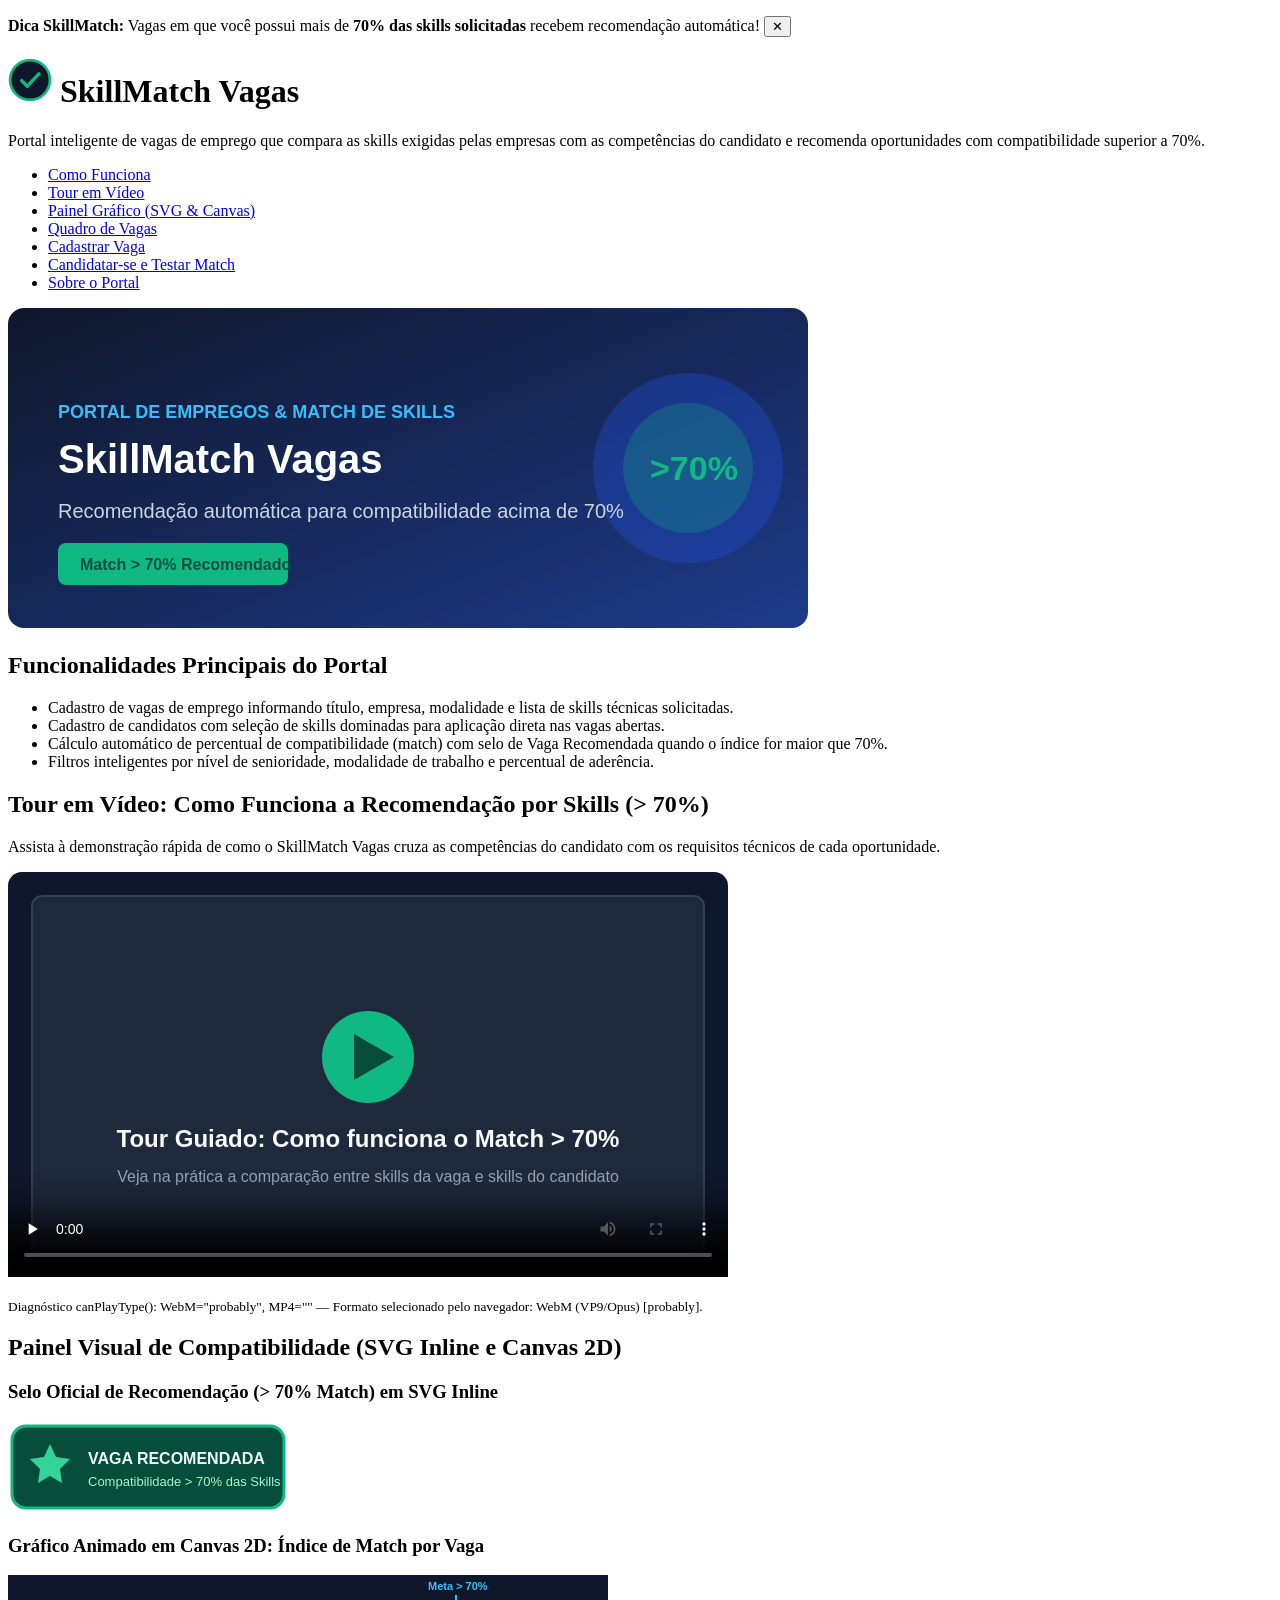
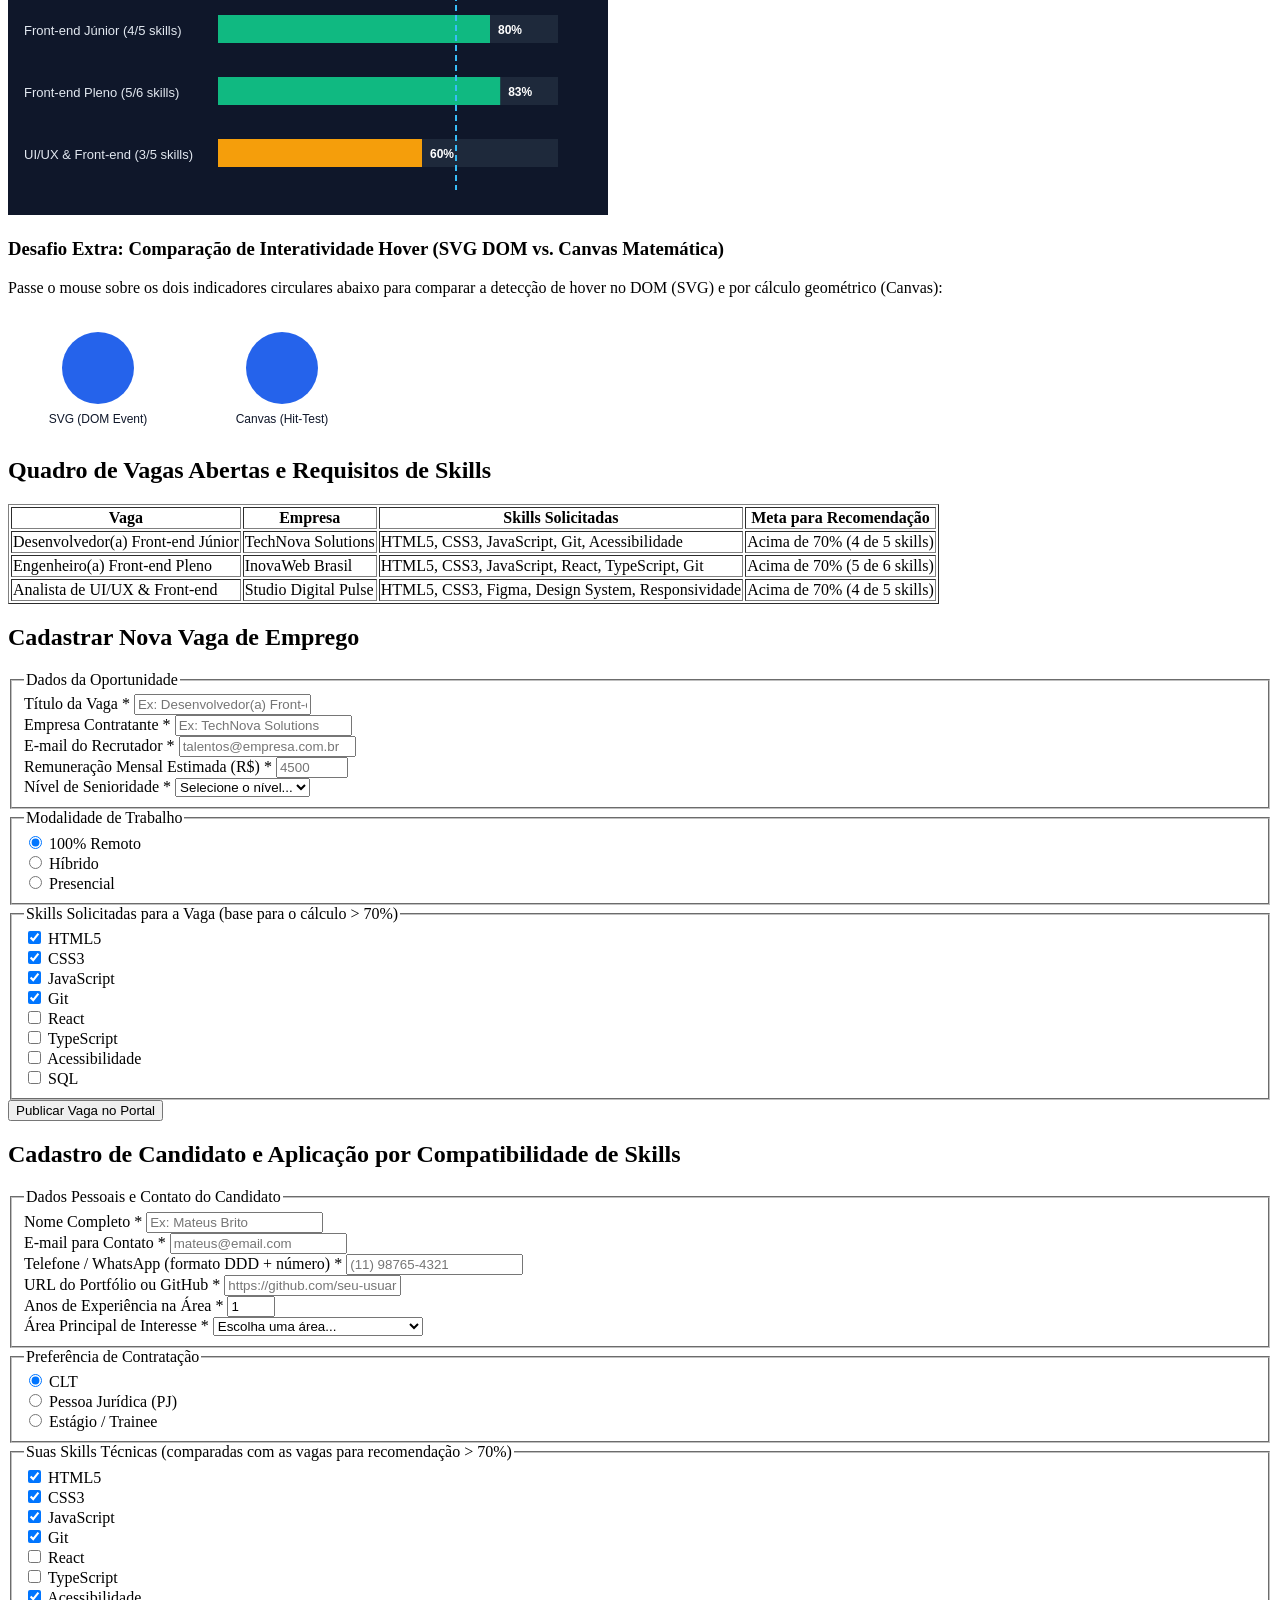
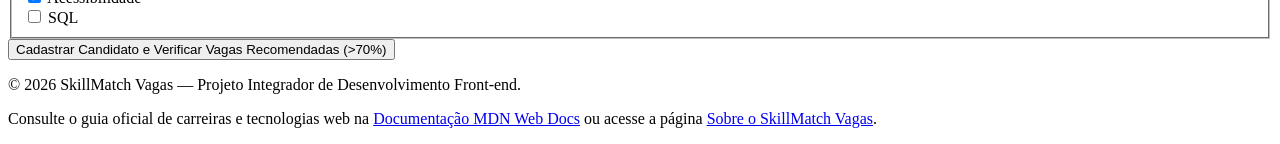
==== index.html @ 37a21e2c "feat: adiciona icone SVG inline e grafico animado em canvas" ====
<!DOCTYPE html>
<html lang="pt-BR">
<head>
  <meta charset="UTF-8">
  <meta name="viewport" content="width=device-width, initial-scale=1.0">
  <title>SkillMatch Vagas - Portal de Empregos por Compatibilidade</title>
</head>
<body>
  <header>
    <div role="status" aria-live="polite" id="aviso-match">
      <p>
        <strong>Dica SkillMatch:</strong> Vagas em que você possui mais de <strong>70% das skills solicitadas</strong> recebem recomendação automática!
        <button type="button" id="btn-fechar-aviso" aria-label="Fechar aviso de recomendação de vagas">✕</button>
      </p>
    </div>

    <!--
      Observação de escalabilidade vetorial (Aula 05 - Passo 5):
      Ao redimensionar a janela do navegador ou aplicar zoom de 200% a 400%, o logotipo e o selo em SVG inline
      permanecem perfeitamente nítidos sem serrilhamento (aliasing), pois seus elementos (<circle>, <path>, <polygon>)
      são recalculados matematicamente pelo navegador a partir do sistema de coordenadas definido no atributo viewBox.
    -->
    <h1>
      <svg viewBox="0 0 64 64" width="44" height="44" role="img" aria-labelledby="titulo-svg-logo">
        <title id="titulo-svg-logo">Logotipo SkillMatch Vagas: Selo de verificação com indicador de 70% de compatibilidade</title>
        <circle cx="32" cy="32" r="29" fill="#0f172a" stroke="#10b981" stroke-width="4" />
        <polyline points="20,33 28,41 45,23" fill="none" stroke="#10b981" stroke-width="5" stroke-linecap="round" stroke-linejoin="round" />
      </svg>
      SkillMatch Vagas
    </h1>
    <p>Portal inteligente de vagas de emprego que compara as skills exigidas pelas empresas com as competências do candidato e recomenda oportunidades com compatibilidade superior a 70%.</p>

    <nav aria-label="Navegação principal">
      <ul>
        <li><a href="#secao-sobre">Como Funciona</a></li>
        <li><a href="#secao-midia">Tour em Vídeo</a></li>
        <li><a href="#secao-graficos">Painel Gráfico (SVG &amp; Canvas)</a></li>
        <li><a href="#secao-vagas">Quadro de Vagas</a></li>
        <li><a href="#secao-cadastro-vaga">Cadastrar Vaga</a></li>
        <li><a href="#secao-candidatura">Candidatar-se e Testar Match</a></li>
        <li><a href="sobre.html">Sobre o Portal</a></li>
      </ul>
    </nav>

    <img src="assets/images/banner-vagas.svg" alt="Banner do portal SkillMatch Vagas destacando a recomendação automática para candidatos com compatibilidade acima de 70%" width="800" height="320">
  </header>

  <main>
    <section id="secao-sobre">
      <h2>Funcionalidades Principais do Portal</h2>
      <ul>
        <li>Cadastro de vagas de emprego informando título, empresa, modalidade e lista de skills técnicas solicitadas.</li>
        <li>Cadastro de candidatos com seleção de skills dominadas para aplicação direta nas vagas abertas.</li>
        <li>Cálculo automático de percentual de compatibilidade (match) com selo de Vaga Recomendada quando o índice for maior que 70%.</li>
        <li>Filtros inteligentes por nível de senioridade, modalidade de trabalho e percentual de aderência.</li>
      </ul>
    </section>

    <section id="secao-midia">
      <h2>Tour em Vídeo: Como Funciona a Recomendação por Skills (&gt; 70%)</h2>
      <p>Assista à demonstração rápida de como o SkillMatch Vagas cruza as competências do candidato com os requisitos técnicos de cada oportunidade.</p>

      <!--
        Justificativa de preload="none" (Seção 6.1):
        Escolhemos preload="none" (em vez de "metadata" ou "auto") porque este vídeo demonstrativo encontra-se
        abaixo da dobra principal da página e sua reprodução é opcional. Com preload="none", o navegador não
        baixa nenhum byte do fluxo de vídeo no carregamento inicial (exibindo apenas a imagem leve do atributo poster),
        economizando dados móveis e largura de banda do visitante até que ele decida iniciar a reprodução.
      -->
      <video id="video-tour-match" controls preload="none" poster="assets/images/poster-video-match.svg" width="720" height="405">
        <source src="assets/media/guia-skillmatch.webm" type='video/webm; codecs="vp9, opus"'>
        <source src="assets/media/guia-skillmatch.mp4" type='video/mp4; codecs="avc1.42E01E, mp4a.40.2"'>
        <track kind="subtitles" src="assets/media/legendas-match.vtt" srclang="pt-BR" label="Português (Brasil)" default>
        <p>Seu navegador não suporta a reprodução nativa de vídeo HTML5. Você pode baixar o vídeo em <a href="assets/media/guia-skillmatch.mp4">formato MP4</a>.</p>
      </video>

      <p><small id="diagnostico-midia">Verificando suporte de codecs no navegador via canPlayType()...</small></p>
    </section>

    <section id="secao-graficos">
      <h2>Painel Visual de Compatibilidade (SVG Inline e Canvas 2D)</h2>

      <div>
        <h3>Selo Oficial de Recomendação (&gt; 70% Match) em SVG Inline</h3>
        <svg viewBox="0 0 280 90" width="280" height="90" role="img" aria-labelledby="titulo-selo-recomendacao">
          <title id="titulo-selo-recomendacao">Selo Vaga Recomendada: Compatibilidade de Skills superior a 70%</title>
          <rect x="4" y="4" width="272" height="82" rx="14" fill="#064e3b" stroke="#10b981" stroke-width="3" />
          <polygon points="42,22 48,35 62,37 52,47 54,61 42,54 30,61 32,47 22,37 36,35" fill="#34d399" />
          <text x="80" y="42" fill="#ecfdf5" font-family="Segoe UI, Arial, sans-serif" font-size="16" font-weight="bold">VAGA RECOMENDADA</text>
          <text x="80" y="64" fill="#a7f3d0" font-family="Segoe UI, Arial, sans-serif" font-size="13">Compatibilidade &gt; 70% das Skills</text>
        </svg>
      </div>

      <div>
        <h3>Gráfico Animado em Canvas 2D: Índice de Match por Vaga</h3>
        <canvas id="canvas-compatibilidade" width="600" height="240">
          Gráfico em barras horizontais apresentando o percentual de compatibilidade do candidato em 3 vagas: Desenvolvedor Front-end Júnior (80% - Recomendada, acima da meta de 70%), Engenheiro Front-end Pleno (83% - Recomendada, acima da meta de 70%) e Analista de UI/UX (60% - Abaixo da meta de 70%).
        </canvas>
      </div>

      <div>
        <h3>Desafio Extra: Comparação de Interatividade Hover (SVG DOM vs. Canvas Matemática)</h3>
        <p>Passe o mouse sobre os dois indicadores circulares abaixo para comparar a detecção de hover no DOM (SVG) e por cálculo geométrico (Canvas):</p>
        <div>
          <svg id="svg-hover-demo" viewBox="0 0 180 120" width="180" height="120" role="img" aria-labelledby="titulo-svg-hover">
            <title id="titulo-svg-hover">Indicador interativo em SVG que muda de cor ao passar o mouse</title>
            <circle id="svg-circulo-interativo" cx="90" cy="55" r="36" fill="#2563eb" />
            <text x="90" y="110" text-anchor="middle" fill="#0f172a" font-family="Segoe UI, Arial, sans-serif" font-size="12">SVG (DOM Event)</text>
          </svg>

          <canvas id="canvas-hover-demo" width="180" height="120">
            Indicador circular interativo desenhado em Canvas 2D que calcula matematicamente a distância do cursor para mudar de cor no hover.
          </canvas>
        </div>
      </div>
    </section>

    <section id="secao-vagas">
      <h2>Quadro de Vagas Abertas e Requisitos de Skills</h2>
      <table border="1">
        <thead>
          <tr>
            <th scope="col">Vaga</th>
            <th scope="col">Empresa</th>
            <th scope="col">Skills Solicitadas</th>
            <th scope="col">Meta para Recomendação</th>
          </tr>
        </thead>
        <tbody>
          <tr>
            <td>Desenvolvedor(a) Front-end Júnior</td>
            <td>TechNova Solutions</td>
            <td>HTML5, CSS3, JavaScript, Git, Acessibilidade</td>
            <td>Acima de 70% (4 de 5 skills)</td>
          </tr>
          <tr>
            <td>Engenheiro(a) Front-end Pleno</td>
            <td>InovaWeb Brasil</td>
            <td>HTML5, CSS3, JavaScript, React, TypeScript, Git</td>
            <td>Acima de 70% (5 de 6 skills)</td>
          </tr>
          <tr>
            <td>Analista de UI/UX &amp; Front-end</td>
            <td>Studio Digital Pulse</td>
            <td>HTML5, CSS3, Figma, Design System, Responsividade</td>
            <td>Acima de 70% (4 de 5 skills)</td>
          </tr>
        </tbody>
      </table>
    </section>

    <section id="secao-cadastro-vaga">
      <h2>Cadastrar Nova Vaga de Emprego</h2>
      <form id="form-cadastro-vaga" action="#" method="post">
        <fieldset>
          <legend>Dados da Oportunidade</legend>

          <div>
            <label for="vaga-titulo">Título da Vaga *</label>
            <input type="text" id="vaga-titulo" name="vagaTitulo" required minlength="4" placeholder="Ex: Desenvolvedor(a) Front-end">
          </div>

          <div>
            <label for="vaga-empresa">Empresa Contratante *</label>
            <input type="text" id="vaga-empresa" name="vagaEmpresa" required minlength="2" placeholder="Ex: TechNova Solutions">
          </div>

          <div>
            <label for="vaga-email-rh">E-mail do Recrutador *</label>
            <input type="email" id="vaga-email-rh" name="vagaEmailRh" required placeholder="talentos@empresa.com.br">
          </div>

          <div>
            <label for="vaga-salario">Remuneração Mensal Estimada (R$) *</label>
            <input type="number" id="vaga-salario" name="vagaSalario" required min="1500" max="50000" step="100" placeholder="4500">
          </div>

          <div>
            <label for="vaga-nivel">Nível de Senioridade *</label>
            <select id="vaga-nivel" name="vagaNivel" required>
              <option value="">Selecione o nível...</option>
              <option value="Estagio">Estágio</option>
              <option value="Junior">Júnior</option>
              <option value="Pleno">Pleno</option>
              <option value="Senior">Sênior</option>
              <option value="Especialista">Especialista</option>
            </select>
          </div>
        </fieldset>

        <fieldset>
          <legend>Modalidade de Trabalho</legend>
          <div>
            <input type="radio" id="modalidade-remoto" name="vagaModalidade" value="Remoto" checked>
            <label for="modalidade-remoto">100% Remoto</label>
          </div>
          <div>
            <input type="radio" id="modalidade-hibrido" name="vagaModalidade" value="Hibrido">
            <label for="modalidade-hibrido">Híbrido</label>
          </div>
          <div>
            <input type="radio" id="modalidade-presencial" name="vagaModalidade" value="Presencial">
            <label for="modalidade-presencial">Presencial</label>
          </div>
        </fieldset>

        <fieldset>
          <legend>Skills Solicitadas para a Vaga (base para o cálculo &gt; 70%)</legend>
          <div>
            <input type="checkbox" id="vaga-skill-html" name="vagaSkills" value="HTML5" checked>
            <label for="vaga-skill-html">HTML5</label>
          </div>
          <div>
            <input type="checkbox" id="vaga-skill-css" name="vagaSkills" value="CSS3" checked>
            <label for="vaga-skill-css">CSS3</label>
          </div>
          <div>
            <input type="checkbox" id="vaga-skill-js" name="vagaSkills" value="JavaScript" checked>
            <label for="vaga-skill-js">JavaScript</label>
          </div>
          <div>
            <input type="checkbox" id="vaga-skill-git" name="vagaSkills" value="Git" checked>
            <label for="vaga-skill-git">Git</label>
          </div>
          <div>
            <input type="checkbox" id="vaga-skill-react" name="vagaSkills" value="React">
            <label for="vaga-skill-react">React</label>
          </div>
          <div>
            <input type="checkbox" id="vaga-skill-ts" name="vagaSkills" value="TypeScript">
            <label for="vaga-skill-ts">TypeScript</label>
          </div>
          <div>
            <input type="checkbox" id="vaga-skill-a11y" name="vagaSkills" value="Acessibilidade">
            <label for="vaga-skill-a11y">Acessibilidade</label>
          </div>
          <div>
            <input type="checkbox" id="vaga-skill-sql" name="vagaSkills" value="SQL">
            <label for="vaga-skill-sql">SQL</label>
          </div>
        </fieldset>

        <button type="submit" id="btn-publicar-vaga">Publicar Vaga no Portal</button>
      </form>
    </section>

    <section id="secao-candidatura">
      <h2>Cadastro de Candidato e Aplicação por Compatibilidade de Skills</h2>
      <form id="form-candidato" action="#" method="post">
        <fieldset>
          <legend>Dados Pessoais e Contato do Candidato</legend>

          <div>
            <label for="cand-nome">Nome Completo *</label>
            <input type="text" id="cand-nome" name="candNome" required minlength="3" placeholder="Ex: Mateus Brito">
          </div>

          <div>
            <label for="cand-email">E-mail para Contato *</label>
            <input type="email" id="cand-email" name="candEmail" required placeholder="mateus@email.com">
          </div>

          <div>
            <label for="cand-telefone">Telefone / WhatsApp (formato DDD + número) *</label>
            <input type="tel" id="cand-telefone" name="candTelefone" required pattern="^\(?\d{2}\)?\s?\d{4,5}-?\d{4}$" placeholder="(11) 98765-4321">
          </div>

          <div>
            <label for="cand-portfolio">URL do Portfólio ou GitHub *</label>
            <input type="url" id="cand-portfolio" name="candPortfolio" required placeholder="https://github.com/seu-usuario">
          </div>

          <div>
            <label for="cand-experiencia">Anos de Experiência na Área *</label>
            <input type="number" id="cand-experiencia" name="candExperiencia" required min="0" max="40" value="1">
          </div>

          <div>
            <label for="cand-area">Área Principal de Interesse *</label>
            <select id="cand-area" name="candArea" required>
              <option value="">Escolha uma área...</option>
              <option value="frontend">Desenvolvimento Front-end</option>
              <option value="fullstack">Desenvolvimento Full Stack</option>
              <option value="uiux">UI/UX Design &amp; Acessibilidade</option>
              <option value="qa">Qualidade de Software (QA)</option>
              <option value="dados">Engenharia e Análise de Dados</option>
            </select>
          </div>
        </fieldset>

        <fieldset>
          <legend>Preferência de Contratação</legend>
          <div>
            <input type="radio" id="regime-clt" name="candRegime" value="CLT" checked>
            <label for="regime-clt">CLT</label>
          </div>
          <div>
            <input type="radio" id="regime-pj" name="candRegime" value="PJ">
            <label for="regime-pj">Pessoa Jurídica (PJ)</label>
          </div>
          <div>
            <input type="radio" id="regime-estagio" name="candRegime" value="Estagio">
            <label for="regime-estagio">Estágio / Trainee</label>
          </div>
        </fieldset>

        <fieldset>
          <legend>Suas Skills Técnicas (comparadas com as vagas para recomendação &gt; 70%)</legend>
          <div>
            <input type="checkbox" id="cand-skill-html" name="candSkills" value="HTML5" checked>
            <label for="cand-skill-html">HTML5</label>
          </div>
          <div>
            <input type="checkbox" id="cand-skill-css" name="candSkills" value="CSS3" checked>
            <label for="cand-skill-css">CSS3</label>
          </div>
          <div>
            <input type="checkbox" id="cand-skill-js" name="candSkills" value="JavaScript" checked>
            <label for="cand-skill-js">JavaScript</label>
          </div>
          <div>
            <input type="checkbox" id="cand-skill-git" name="candSkills" value="Git" checked>
            <label for="cand-skill-git">Git</label>
          </div>
          <div>
            <input type="checkbox" id="cand-skill-react" name="candSkills" value="React">
            <label for="cand-skill-react">React</label>
          </div>
          <div>
            <input type="checkbox" id="cand-skill-ts" name="candSkills" value="TypeScript">
            <label for="cand-skill-ts">TypeScript</label>
          </div>
          <div>
            <input type="checkbox" id="cand-skill-a11y" name="candSkills" value="Acessibilidade" checked>
            <label for="cand-skill-a11y">Acessibilidade</label>
          </div>
          <div>
            <input type="checkbox" id="cand-skill-sql" name="candSkills" value="SQL">
            <label for="cand-skill-sql">SQL</label>
          </div>
        </fieldset>

        <button type="submit" id="btn-avaliar-candidatura">Cadastrar Candidato e Verificar Vagas Recomendadas (&gt;70%)</button>
      </form>
    </section>
  </main>

  <footer>
    <p>&copy; 2026 SkillMatch Vagas — Projeto Integrador de Desenvolvimento Front-end.</p>
    <p>
      Consulte o guia oficial de carreiras e tecnologias web na
      <a href="https://developer.mozilla.org/pt-BR/docs/Learn" target="_blank" rel="noopener noreferrer">Documentação MDN Web Docs</a>
      ou acesse a página <a href="sobre.html">Sobre o SkillMatch Vagas</a>.
    </p>
  </footer>

  <script>
    (function verificarFormatosMidia() {
      const video = document.getElementById('video-tour-match');
      const saida = document.getElementById('diagnostico-midia');
      if (!video || !saida) return;

      const mimeWebm = 'video/webm; codecs="vp9, opus"';
      const mimeMp4 = 'video/mp4; codecs="avc1.42E01E, mp4a.40.2"';
      const suporteWebm = video.canPlayType(mimeWebm);
      const suporteMp4 = video.canPlayType(mimeMp4);

      let escolhido = 'nenhum formato detectado';
      if (suporteWebm === 'probably' || suporteWebm === 'maybe') {
        escolhido = 'WebM (VP9/Opus) [' + suporteWebm + ']';
      } else if (suporteMp4 === 'probably' || suporteMp4 === 'maybe') {
        escolhido = 'MP4 (H.264/AAC) [' + suporteMp4 + ']';
      }

      saida.textContent = 'Diagnóstico canPlayType(): WebM="' + suporteWebm + '", MP4="' + suporteMp4 + '" — Formato selecionado pelo navegador: ' + escolhido + '.';
    })();

    (function iniciarGraficoCanvasEComparacao() {
      const canvasGrafico = document.getElementById('canvas-compatibilidade');
      if (canvasGrafico && canvasGrafico.getContext) {
        const ctx = canvasGrafico.getContext('2d');
        const dadosVagas = [
          { nome: 'Front-end Júnior (4/5 skills)', percentual: 80 },
          { nome: 'Front-end Pleno (5/6 skills)', percentual: 83 },
          { nome: 'UI/UX & Front-end (3/5 skills)', percentual: 60 }
        ];
        let progressoAnimacao = 0;

        function desenharQuadro() {
          // Uso obrigatório de clearRect() a cada frame para evitar acúmulo visual (Erro 2 da Aula 05)
          ctx.clearRect(0, 0, canvasGrafico.width, canvasGrafico.height);

          ctx.fillStyle = '#0f172a';
          ctx.fillRect(0, 0, canvasGrafico.width, canvasGrafico.height);

          const margemEsq = 210;
          const larguraMaxBarra = 340;
          const xLinhaCorte70 = margemEsq + (larguraMaxBarra * 0.70);

          dadosVagas.forEach(function(item, indice) {
            const y = 40 + indice * 62;
            const valorAtual = Math.min(item.percentual, progressoAnimacao);
            const larguraBarra = (valorAtual / 100) * larguraMaxBarra;

            ctx.fillStyle = '#e2e8f0';
            ctx.font = '13px Segoe UI, Arial, sans-serif';
            ctx.fillText(item.nome, 16, y + 20);

            ctx.fillStyle = '#1e293b';
            ctx.fillRect(margemEsq, y, larguraMaxBarra, 28);

            // Verde se > 70% (Recomendada), âmbar caso contrário
            ctx.fillStyle = item.percentual > 70 ? '#10b981' : '#f59e0b';
            ctx.fillRect(margemEsq, y, larguraBarra, 28);

            ctx.fillStyle = '#ffffff';
            ctx.font = 'bold 12px Segoe UI, Arial, sans-serif';
            ctx.fillText(Math.round(valorAtual) + '%', margemEsq + larguraBarra + 8, y + 19);
          });

          // Linha tracejada demarcando o corte de 70% para recomendação
          ctx.save();
          ctx.strokeStyle = '#38bdf8';
          ctx.lineWidth = 2;
          ctx.setLineDash([6, 4]);
          ctx.beginPath();
          ctx.moveTo(xLinhaCorte70, 20);
          ctx.lineTo(xLinhaCorte70, 215);
          ctx.stroke();
          ctx.fillStyle = '#38bdf8';
          ctx.font = 'bold 11px Segoe UI, Arial, sans-serif';
          ctx.fillText('Meta > 70%', xLinhaCorte70 - 28, 15);
          ctx.restore();

          if (progressoAnimacao < 100) {
            progressoAnimacao += 1.5;
            requestAnimationFrame(desenharQuadro);
          }
        }

        requestAnimationFrame(desenharQuadro);
      }

      // Desafio Extra (Aula 05): Comparação de linhas entre hover no SVG (DOM) vs. Canvas (cálculo geométrico)
      // 1) No SVG: apenas 3 linhas com addEventListener direto no elemento DOM <circle>
      const svgCirculo = document.getElementById('svg-circulo-interativo');
      if (svgCirculo) {
        svgCirculo.addEventListener('mouseenter', function() { svgCirculo.setAttribute('fill', '#10b981'); });
        svgCirculo.addEventListener('mouseleave', function() { svgCirculo.setAttribute('fill', '#2563eb'); });
      }

      // 2) No Canvas: requer ~20 linhas para armazenar estado, calcular distância euclidiana do mouse ao centro e redesenhar com clearRect()
      const canvasHover = document.getElementById('canvas-hover-demo');
      if (canvasHover && canvasHover.getContext) {
        const ctxHover = canvasHover.getContext('2d');
        const cx = 90, cy = 55, raio = 36;
        let mouseSobreCirculo = false;

        function renderizarCirculoCanvas() {
          ctxHover.clearRect(0, 0, canvasHover.width, canvasHover.height);
          ctxHover.beginPath();
          ctxHover.arc(cx, cy, raio, 0, Math.PI * 2);
          ctxHover.fillStyle = mouseSobreCirculo ? '#10b981' : '#2563eb';
          ctxHover.fill();
          ctxHover.fillStyle = '#0f172a';
          ctxHover.font = '12px Segoe UI, Arial, sans-serif';
          ctxHover.textAlign = 'center';
          ctxHover.fillText('Canvas (Hit-Test)', cx, 110);
        }

        canvasHover.addEventListener('mousemove', function(evento) {
          const rect = canvasHover.getBoundingClientRect();
          const mouseX = evento.clientX - rect.left;
          const mouseY = evento.clientY - rect.top;
          const distancia = Math.hypot(mouseX - cx, mouseY - cy);
          const novoEstado = distancia <= raio;
          if (novoEstado !== mouseSobreCirculo) {
            mouseSobreCirculo = novoEstado;
            renderizarCirculoCanvas();
          }
        });

        canvasHover.addEventListener('mouseleave', function() {
          mouseSobreCirculo = false;
          renderizarCirculoCanvas();
        });

        renderizarCirculoCanvas();
      }
    })();
  </script>
</body>
</html>
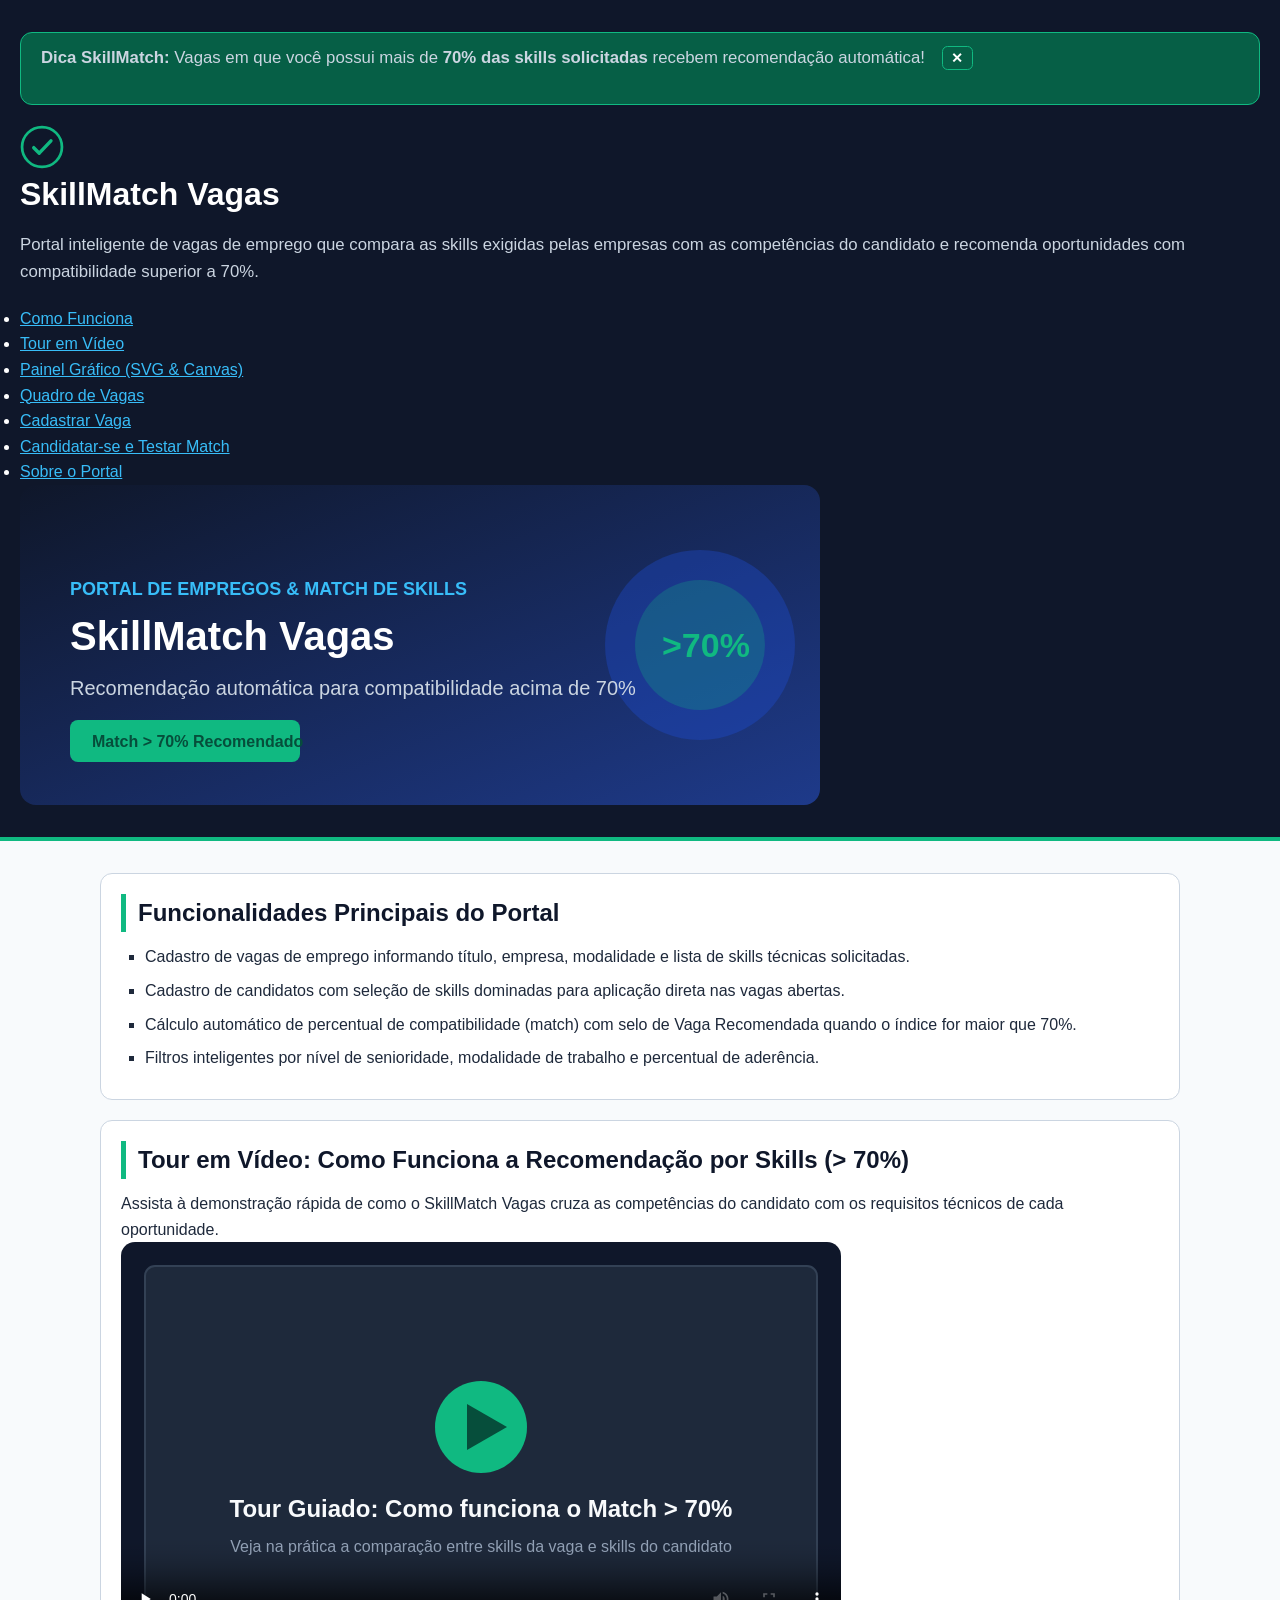
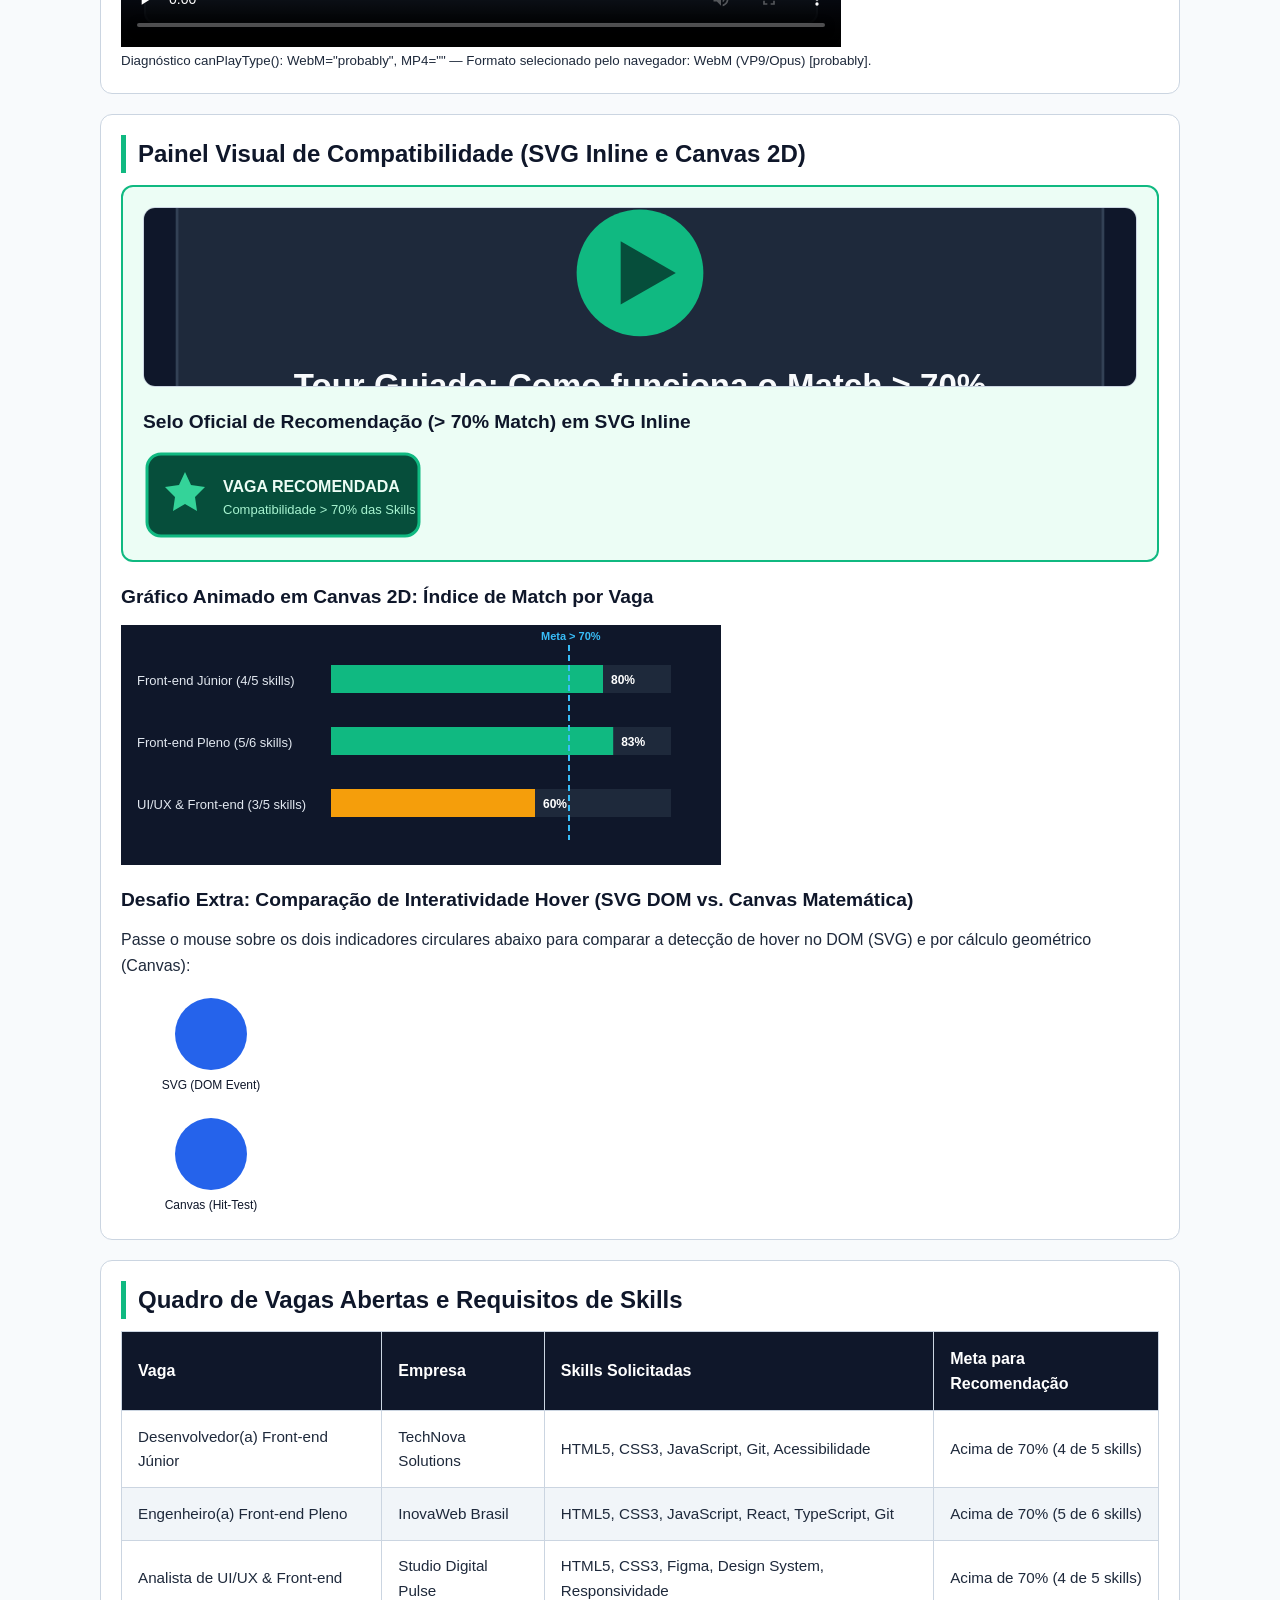
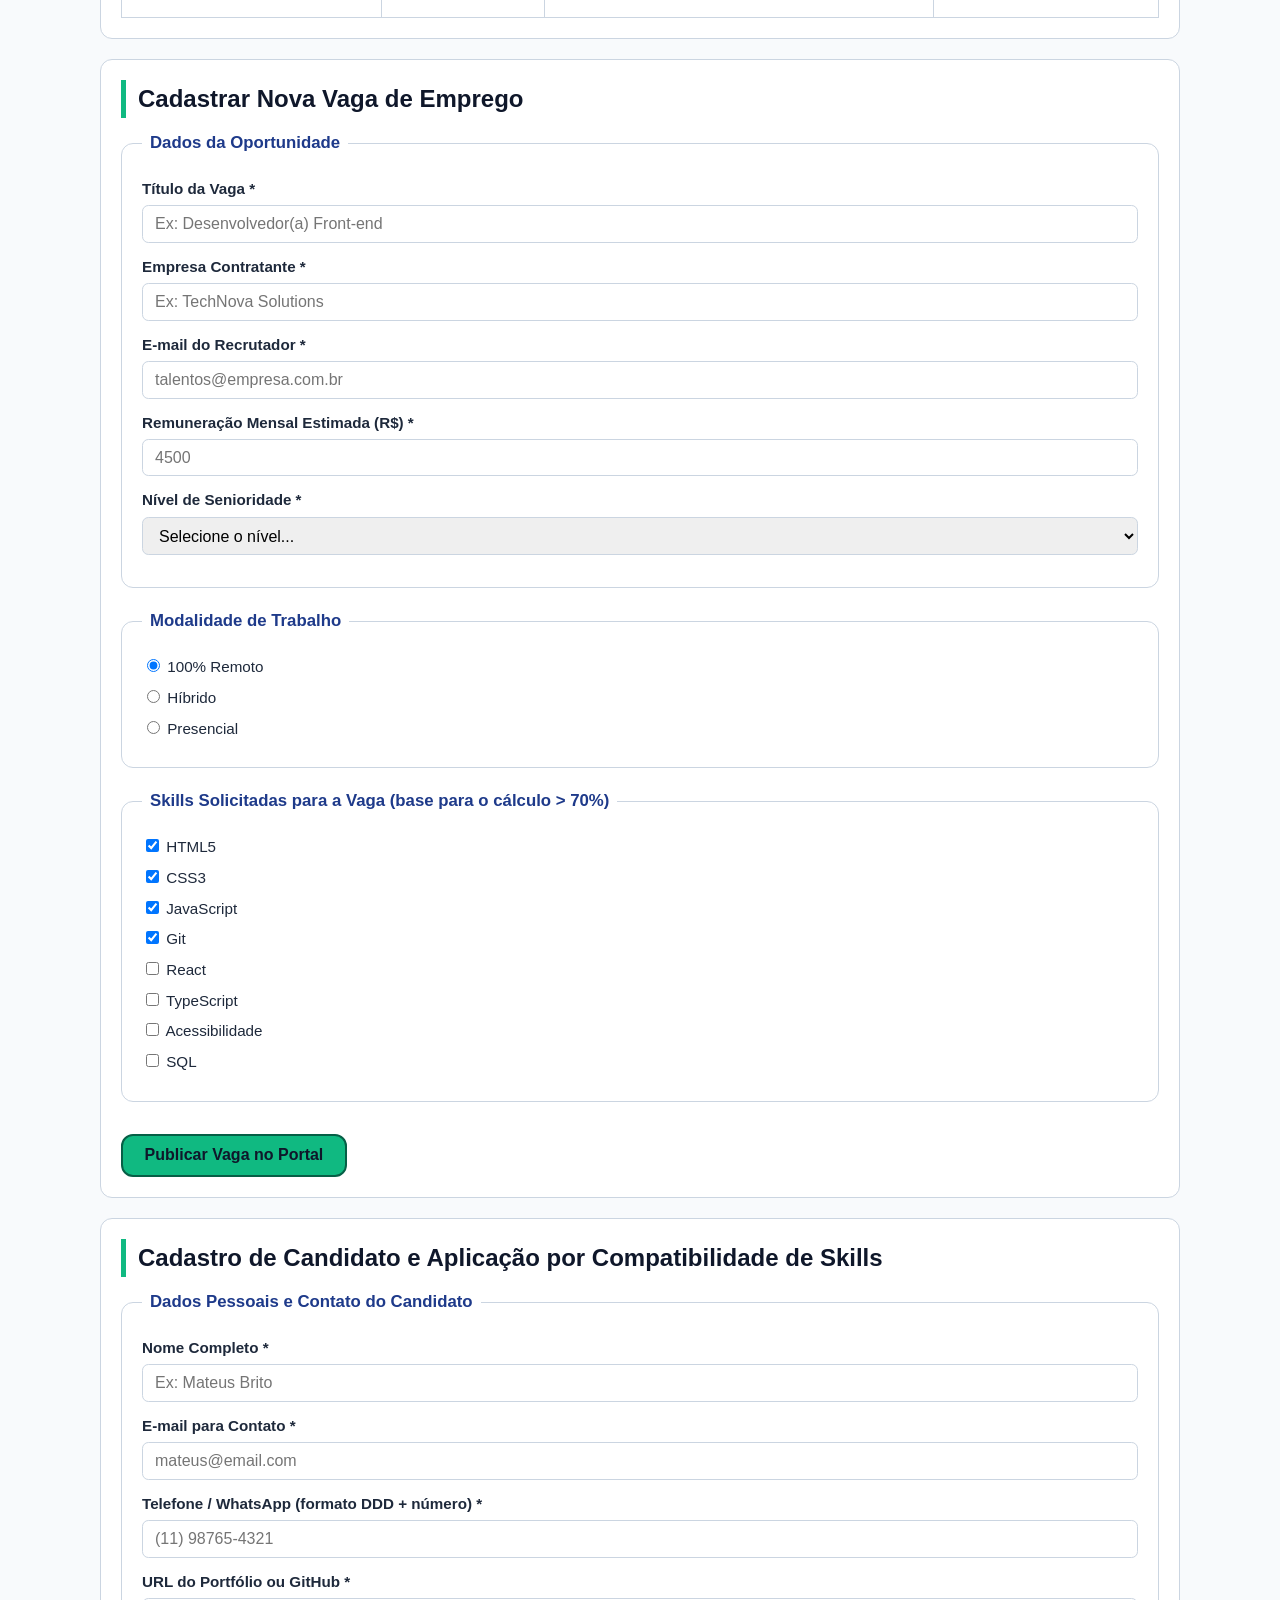
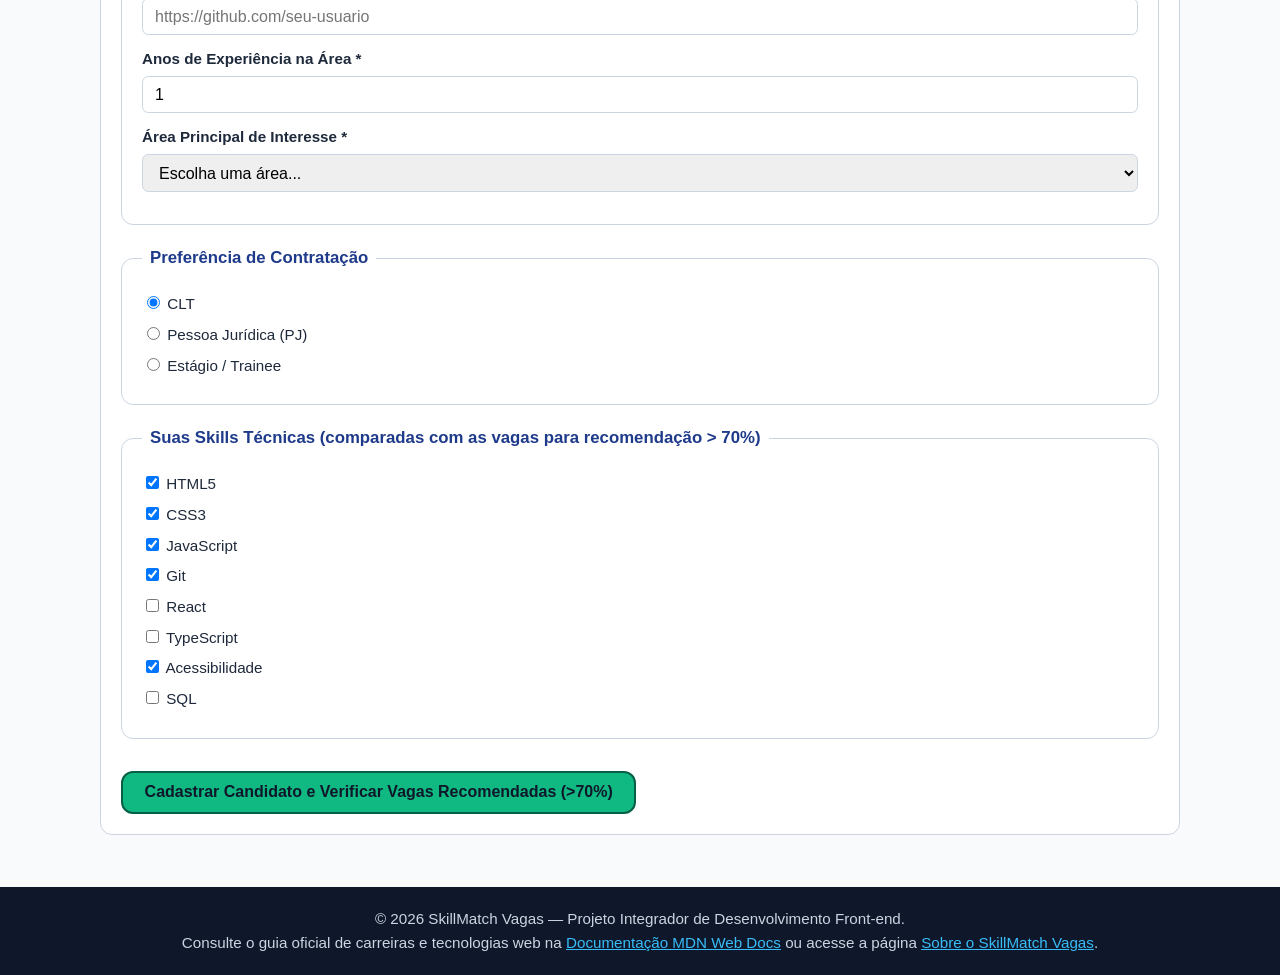
==== commit 45c6f555: "feat: adiciona reset.css e estilizacao base com variaveis CSS e box model" ====
--- a/index.html
+++ b/index.html
@@ -4,13 +4,15 @@
   <meta charset="UTF-8">
   <meta name="viewport" content="width=device-width, initial-scale=1.0">
   <title>SkillMatch Vagas - Portal de Empregos por Compatibilidade</title>
+  <link rel="stylesheet" href="css/reset.css">
+  <link rel="stylesheet" href="css/style.css">
 </head>
 <body>
-  <header>
+  <header id="cabecalho-principal">
     <div role="status" aria-live="polite" id="aviso-match">
       <p>
         <strong>Dica SkillMatch:</strong> Vagas em que você possui mais de <strong>70% das skills solicitadas</strong> recebem recomendação automática!
-        <button type="button" id="btn-fechar-aviso" aria-label="Fechar aviso de recomendação de vagas">✕</button>
+        <button type="button" id="btn-fechar-aviso" class="botao-icone" aria-label="Fechar aviso de recomendação de vagas">✕</button>
       </p>
     </div>
 
@@ -46,9 +48,9 @@
   </header>
 
   <main>
-    <section id="secao-sobre">
+    <section id="secao-sobre" class="card">
       <h2>Funcionalidades Principais do Portal</h2>
-      <ul>
+      <ul class="lista-recursos">
         <li>Cadastro de vagas de emprego informando título, empresa, modalidade e lista de skills técnicas solicitadas.</li>
         <li>Cadastro de candidatos com seleção de skills dominadas para aplicação direta nas vagas abertas.</li>
         <li>Cálculo automático de percentual de compatibilidade (match) com selo de Vaga Recomendada quando o índice for maior que 70%.</li>
@@ -56,7 +58,7 @@
       </ul>
     </section>
 
-    <section id="secao-midia">
+    <section id="secao-midia" class="card">
       <h2>Tour em Vídeo: Como Funciona a Recomendação por Skills (&gt; 70%)</h2>
       <p>Assista à demonstração rápida de como o SkillMatch Vagas cruza as competências do candidato com os requisitos técnicos de cada oportunidade.</p>
 
@@ -77,10 +79,11 @@
       <p><small id="diagnostico-midia">Verificando suporte de codecs no navegador via canPlayType()...</small></p>
     </section>
 
-    <section id="secao-graficos">
+    <section id="secao-graficos" class="card">
       <h2>Painel Visual de Compatibilidade (SVG Inline e Canvas 2D)</h2>
 
-      <div>
+      <div class="destaque">
+        <img src="assets/images/poster-video-match.svg" alt="Capa ilustrativa da vaga em destaque com recomendação acima de 70%" class="imagem-capa-destaque">
         <h3>Selo Oficial de Recomendação (&gt; 70% Match) em SVG Inline</h3>
         <svg viewBox="0 0 280 90" width="280" height="90" role="img" aria-labelledby="titulo-selo-recomendacao">
           <title id="titulo-selo-recomendacao">Selo Vaga Recomendada: Compatibilidade de Skills superior a 70%</title>
@@ -115,9 +118,9 @@
       </div>
     </section>
 
-    <section id="secao-vagas">
+    <section id="secao-vagas" class="card">
       <h2>Quadro de Vagas Abertas e Requisitos de Skills</h2>
-      <table border="1">
+      <table class="tabela-vagas">
         <thead>
           <tr>
             <th scope="col">Vaga</th>
@@ -149,33 +152,33 @@
       </table>
     </section>
 
-    <section id="secao-cadastro-vaga">
+    <section id="secao-cadastro-vaga" class="card">
       <h2>Cadastrar Nova Vaga de Emprego</h2>
       <form id="form-cadastro-vaga" action="#" method="post">
         <fieldset>
           <legend>Dados da Oportunidade</legend>
 
-          <div>
+          <div class="campo-form">
             <label for="vaga-titulo">Título da Vaga *</label>
             <input type="text" id="vaga-titulo" name="vagaTitulo" required minlength="4" placeholder="Ex: Desenvolvedor(a) Front-end">
           </div>
 
-          <div>
+          <div class="campo-form">
             <label for="vaga-empresa">Empresa Contratante *</label>
             <input type="text" id="vaga-empresa" name="vagaEmpresa" required minlength="2" placeholder="Ex: TechNova Solutions">
           </div>
 
-          <div>
+          <div class="campo-form">
             <label for="vaga-email-rh">E-mail do Recrutador *</label>
             <input type="email" id="vaga-email-rh" name="vagaEmailRh" required placeholder="talentos@empresa.com.br">
           </div>
 
-          <div>
+          <div class="campo-form">
             <label for="vaga-salario">Remuneração Mensal Estimada (R$) *</label>
             <input type="number" id="vaga-salario" name="vagaSalario" required min="1500" max="50000" step="100" placeholder="4500">
           </div>
 
-          <div>
+          <div class="campo-form">
             <label for="vaga-nivel">Nível de Senioridade *</label>
             <select id="vaga-nivel" name="vagaNivel" required>
               <option value="">Selecione o nível...</option>
@@ -190,15 +193,15 @@
 
         <fieldset>
           <legend>Modalidade de Trabalho</legend>
-          <div>
+          <div class="opcoes-inline">
             <input type="radio" id="modalidade-remoto" name="vagaModalidade" value="Remoto" checked>
             <label for="modalidade-remoto">100% Remoto</label>
           </div>
-          <div>
+          <div class="opcoes-inline">
             <input type="radio" id="modalidade-hibrido" name="vagaModalidade" value="Hibrido">
             <label for="modalidade-hibrido">Híbrido</label>
           </div>
-          <div>
+          <div class="opcoes-inline">
             <input type="radio" id="modalidade-presencial" name="vagaModalidade" value="Presencial">
             <label for="modalidade-presencial">Presencial</label>
           </div>
@@ -206,76 +209,76 @@
 
         <fieldset>
           <legend>Skills Solicitadas para a Vaga (base para o cálculo &gt; 70%)</legend>
-          <div>
+          <div class="opcoes-inline">
             <input type="checkbox" id="vaga-skill-html" name="vagaSkills" value="HTML5" checked>
             <label for="vaga-skill-html">HTML5</label>
           </div>
-          <div>
+          <div class="opcoes-inline">
             <input type="checkbox" id="vaga-skill-css" name="vagaSkills" value="CSS3" checked>
             <label for="vaga-skill-css">CSS3</label>
           </div>
-          <div>
+          <div class="opcoes-inline">
             <input type="checkbox" id="vaga-skill-js" name="vagaSkills" value="JavaScript" checked>
             <label for="vaga-skill-js">JavaScript</label>
           </div>
-          <div>
+          <div class="opcoes-inline">
             <input type="checkbox" id="vaga-skill-git" name="vagaSkills" value="Git" checked>
             <label for="vaga-skill-git">Git</label>
           </div>
-          <div>
+          <div class="opcoes-inline">
             <input type="checkbox" id="vaga-skill-react" name="vagaSkills" value="React">
             <label for="vaga-skill-react">React</label>
           </div>
-          <div>
+          <div class="opcoes-inline">
             <input type="checkbox" id="vaga-skill-ts" name="vagaSkills" value="TypeScript">
             <label for="vaga-skill-ts">TypeScript</label>
           </div>
-          <div>
+          <div class="opcoes-inline">
             <input type="checkbox" id="vaga-skill-a11y" name="vagaSkills" value="Acessibilidade">
             <label for="vaga-skill-a11y">Acessibilidade</label>
           </div>
-          <div>
+          <div class="opcoes-inline">
             <input type="checkbox" id="vaga-skill-sql" name="vagaSkills" value="SQL">
             <label for="vaga-skill-sql">SQL</label>
           </div>
         </fieldset>
 
-        <button type="submit" id="btn-publicar-vaga">Publicar Vaga no Portal</button>
+        <button type="submit" id="btn-publicar-vaga" class="botao">Publicar Vaga no Portal</button>
       </form>
     </section>
 
-    <section id="secao-candidatura">
+    <section id="secao-candidatura" class="card">
       <h2>Cadastro de Candidato e Aplicação por Compatibilidade de Skills</h2>
       <form id="form-candidato" action="#" method="post">
         <fieldset>
           <legend>Dados Pessoais e Contato do Candidato</legend>
 
-          <div>
+          <div class="campo-form">
             <label for="cand-nome">Nome Completo *</label>
             <input type="text" id="cand-nome" name="candNome" required minlength="3" placeholder="Ex: Mateus Brito">
           </div>
 
-          <div>
+          <div class="campo-form">
             <label for="cand-email">E-mail para Contato *</label>
             <input type="email" id="cand-email" name="candEmail" required placeholder="mateus@email.com">
           </div>
 
-          <div>
+          <div class="campo-form">
             <label for="cand-telefone">Telefone / WhatsApp (formato DDD + número) *</label>
             <input type="tel" id="cand-telefone" name="candTelefone" required pattern="^\(?\d{2}\)?\s?\d{4,5}-?\d{4}$" placeholder="(11) 98765-4321">
           </div>
 
-          <div>
+          <div class="campo-form">
             <label for="cand-portfolio">URL do Portfólio ou GitHub *</label>
             <input type="url" id="cand-portfolio" name="candPortfolio" required placeholder="https://github.com/seu-usuario">
           </div>
 
-          <div>
+          <div class="campo-form">
             <label for="cand-experiencia">Anos de Experiência na Área *</label>
             <input type="number" id="cand-experiencia" name="candExperiencia" required min="0" max="40" value="1">
           </div>
 
-          <div>
+          <div class="campo-form">
             <label for="cand-area">Área Principal de Interesse *</label>
             <select id="cand-area" name="candArea" required>
               <option value="">Escolha uma área...</option>
@@ -290,15 +293,15 @@
 
         <fieldset>
           <legend>Preferência de Contratação</legend>
-          <div>
+          <div class="opcoes-inline">
             <input type="radio" id="regime-clt" name="candRegime" value="CLT" checked>
             <label for="regime-clt">CLT</label>
           </div>
-          <div>
+          <div class="opcoes-inline">
             <input type="radio" id="regime-pj" name="candRegime" value="PJ">
             <label for="regime-pj">Pessoa Jurídica (PJ)</label>
           </div>
-          <div>
+          <div class="opcoes-inline">
             <input type="radio" id="regime-estagio" name="candRegime" value="Estagio">
             <label for="regime-estagio">Estágio / Trainee</label>
           </div>
@@ -306,41 +309,41 @@
 
         <fieldset>
           <legend>Suas Skills Técnicas (comparadas com as vagas para recomendação &gt; 70%)</legend>
-          <div>
+          <div class="opcoes-inline">
             <input type="checkbox" id="cand-skill-html" name="candSkills" value="HTML5" checked>
             <label for="cand-skill-html">HTML5</label>
           </div>
-          <div>
+          <div class="opcoes-inline">
             <input type="checkbox" id="cand-skill-css" name="candSkills" value="CSS3" checked>
             <label for="cand-skill-css">CSS3</label>
           </div>
-          <div>
+          <div class="opcoes-inline">
             <input type="checkbox" id="cand-skill-js" name="candSkills" value="JavaScript" checked>
             <label for="cand-skill-js">JavaScript</label>
           </div>
-          <div>
+          <div class="opcoes-inline">
             <input type="checkbox" id="cand-skill-git" name="candSkills" value="Git" checked>
             <label for="cand-skill-git">Git</label>
           </div>
-          <div>
+          <div class="opcoes-inline">
             <input type="checkbox" id="cand-skill-react" name="candSkills" value="React">
             <label for="cand-skill-react">React</label>
           </div>
-          <div>
+          <div class="opcoes-inline">
             <input type="checkbox" id="cand-skill-ts" name="candSkills" value="TypeScript">
             <label for="cand-skill-ts">TypeScript</label>
           </div>
-          <div>
+          <div class="opcoes-inline">
             <input type="checkbox" id="cand-skill-a11y" name="candSkills" value="Acessibilidade" checked>
             <label for="cand-skill-a11y">Acessibilidade</label>
           </div>
-          <div>
+          <div class="opcoes-inline">
             <input type="checkbox" id="cand-skill-sql" name="candSkills" value="SQL">
             <label for="cand-skill-sql">SQL</label>
           </div>
         </fieldset>
 
-        <button type="submit" id="btn-avaliar-candidatura">Cadastrar Candidato e Verificar Vagas Recomendadas (&gt;70%)</button>
+        <button type="submit" id="btn-avaliar-candidatura" class="botao">Cadastrar Candidato e Verificar Vagas Recomendadas (&gt;70%)</button>
       </form>
     </section>
   </main>
--- a/css/style.css
+++ b/css/style.css
@@ -0,0 +1,282 @@
+/* ==========================================================================
+   Folha de Estilo Principal - SkillMatch Vagas (Aula 06)
+   ========================================================================== */
+
+/* Passo 2: Variáveis CSS no :root (cores, espaçamentos, raio de borda e sombra) */
+:root {
+  --cor-primaria: #0f172a;
+  --cor-secundaria: #1e3a8a;
+  --cor-destaque: #10b981;
+  --cor-destaque-escura: #065f46;
+  --cor-alerta: #f59e0b;
+  --cor-fundo: #f8fafc;
+  --cor-superficie: #ffffff;
+  --cor-texto: #1e293b;
+  --cor-texto-suave: #475569;
+  --cor-borda: #cbd5e1;
+  --espacamento-pequeno: 0.75rem;
+  --espacamento-base: 1.25rem;
+  --espacamento-grande: 2rem;
+  --raio-borda: 0.75rem;
+}
+
+/*
+   Passo 9: Justificativa do uso de rem (e nunca px) em todos os font-size:
+   Utilizamos a unidade relativa "rem" (root em) para todos os tamanhos de fonte
+   porque ela respeita a preferência de tamanho de fonte configurada pelo usuário
+   no navegador/sistema operacional, garantindo acessibilidade visual e escalabilidade
+   proporcional em toda a interface.
+*/
+html {
+  font-size: 100%;
+  scroll-behavior: smooth;
+}
+
+body {
+  font-family: "Segoe UI", Roboto, Helvetica, Arial, sans-serif;
+  font-size: 1rem;
+  line-height: 1.6;
+  color: var(--cor-texto);
+  background-color: var(--cor-fundo);
+}
+
+/* Passo 4: Seletor de ID para um elemento único da página (#cabecalho-principal) */
+#cabecalho-principal {
+  background-color: var(--cor-primaria);
+  color: var(--cor-superficie);
+  padding: var(--espacamento-grande) var(--espacamento-base);
+  border-bottom: 4px solid var(--cor-destaque);
+  margin-bottom: var(--espacamento-grande);
+}
+
+#cabecalho-principal h1 {
+  font-size: 2rem;
+  margin-bottom: var(--espacamento-pequeno);
+  color: var(--cor-superficie);
+}
+
+#cabecalho-principal p {
+  font-size: 1.05rem;
+  color: var(--cor-borda);
+  margin-bottom: var(--espacamento-base);
+}
+
+#aviso-match {
+  background-color: var(--cor-destaque-escura);
+  color: var(--cor-superficie);
+  padding: var(--espacamento-pequeno) var(--espacamento-base);
+  border-radius: var(--raio-borda);
+  border: 1px solid var(--cor-destaque);
+  margin-bottom: var(--espacamento-base);
+}
+
+main {
+  max-width: 1120px;
+  margin: 0 auto;
+  padding: 0 var(--espacamento-base) var(--espacamento-grande);
+}
+
+/*
+   Passo 5: Uso intencional de combinadores (filho direto > e agrupamento ,):
+   O combinador de filho direto (main > section) foi escolhido intencionalmente para
+   aplicar o espaçamento e estilo de bloco apenas às seções de primeiro nível dentro
+   do <main>, sem afetar eventuais subseções internas no futuro.
+*/
+main > section {
+  margin-bottom: var(--espacamento-grande);
+}
+
+h2,
+h3 {
+  color: var(--cor-primaria);
+  margin-bottom: var(--espacamento-pequeno);
+}
+
+h2 {
+  font-size: 1.5rem;
+  border-left: 5px solid var(--cor-destaque);
+  padding-left: var(--espacamento-pequeno);
+}
+
+h3 {
+  font-size: 1.2rem;
+  margin-top: var(--espacamento-base);
+}
+
+/* Passo 3 e Passo 6: Seletores de classe reutilizáveis (.card, .destaque, .botao)
+   com Box Model explícito (padding, border, margin) */
+.card {
+  background-color: var(--cor-superficie);
+  padding: var(--espacamento-base);
+  border: 1px solid var(--cor-borda);
+  border-radius: var(--raio-borda);
+  margin-bottom: var(--espacamento-base);
+}
+
+.destaque {
+  background-color: #ecfdf5;
+  border: 2px solid var(--cor-destaque);
+  padding: var(--espacamento-base);
+  border-radius: var(--raio-borda);
+  margin-bottom: var(--espacamento-base);
+}
+
+.botao {
+  display: inline-block;
+  font-size: 1rem;
+  font-weight: 600;
+  color: var(--cor-primaria);
+  background-color: var(--cor-destaque);
+  padding: 0.65rem 1.35rem;
+  border: 2px solid var(--cor-destaque-escura);
+  border-radius: var(--raio-borda);
+  margin-top: var(--espacamento-pequeno);
+  cursor: pointer;
+}
+
+.botao:hover {
+  background-color: #34d399;
+}
+
+.botao-icone {
+  font-size: 0.9rem;
+  font-weight: 700;
+  color: var(--cor-superficie);
+  background-color: transparent;
+  padding: 0.2rem 0.55rem;
+  border: 1px solid var(--cor-destaque);
+  border-radius: 0.35rem;
+  margin-left: var(--espacamento-pequeno);
+  cursor: pointer;
+}
+
+/* Passo 7: Estilização dos 4 estados de link na ordem correta LoVe/HAte
+   (a:link -> a:visited -> a:hover -> a:active) */
+a:link {
+  color: #2563eb;
+  text-decoration: underline;
+}
+
+a:visited {
+  color: #7c3aed;
+}
+
+a:hover {
+  color: var(--cor-destaque-escura);
+  text-decoration: none;
+}
+
+a:active {
+  color: var(--cor-alerta);
+}
+
+#cabecalho-principal a:link,
+#cabecalho-principal a:visited {
+  color: #38bdf8;
+}
+
+#cabecalho-principal a:hover,
+#cabecalho-principal a:active {
+  color: var(--cor-destaque);
+}
+
+/* Passo 8: Estilização da lista e da tabela com list-style-type, border-collapse e padding */
+.lista-recursos {
+  list-style-type: square;
+  padding-left: 1.5rem;
+  margin-top: var(--espacamento-pequeno);
+}
+
+.lista-recursos > li {
+  margin-bottom: 0.5rem;
+  font-size: 1rem;
+}
+
+.tabela-vagas {
+  width: 100%;
+  border-collapse: collapse;
+  margin-top: var(--espacamento-pequeno);
+  background-color: var(--cor-superficie);
+}
+
+.tabela-vagas th,
+.tabela-vagas td {
+  padding: 0.85rem 1rem;
+  border: 1px solid var(--cor-borda);
+  text-align: left;
+  font-size: 0.95rem;
+}
+
+.tabela-vagas th {
+  background-color: var(--cor-primaria);
+  color: var(--cor-superficie);
+  font-size: 1rem;
+}
+
+.tabela-vagas tbody tr:nth-child(even) {
+  background-color: #f1f5f9;
+}
+
+/* Estilização dos formulários sem conflito de especificidade */
+fieldset {
+  padding: var(--espacamento-base);
+  border: 1px solid var(--cor-borda);
+  border-radius: var(--raio-borda);
+  margin-bottom: var(--espacamento-base);
+}
+
+legend {
+  font-size: 1.05rem;
+  font-weight: 700;
+  color: var(--cor-secundaria);
+  padding: 0 0.5rem;
+}
+
+.campo-form {
+  margin-bottom: var(--espacamento-pequeno);
+}
+
+.campo-form label {
+  display: block;
+  font-size: 0.95rem;
+  font-weight: 600;
+  margin-bottom: 0.25rem;
+}
+
+.campo-form input,
+.campo-form select {
+  width: 100%;
+  padding: 0.55rem 0.75rem;
+  font-size: 1rem;
+  border: 1px solid var(--cor-borda);
+  border-radius: 0.4rem;
+}
+
+.opcoes-inline {
+  margin-bottom: 0.4rem;
+  font-size: 0.95rem;
+}
+
+/* Desafio Extra (Aula 06): Imagem de capa em card de destaque usando object-fit: cover
+   para evitar distorção mesmo quando a proporção original do banner é widescreen */
+.imagem-capa-destaque {
+  width: 100%;
+  height: 180px;
+  object-fit: cover;
+  border-radius: var(--raio-borda);
+  border: 1px solid var(--cor-borda);
+  margin-bottom: var(--espacamento-pequeno);
+}
+
+footer {
+  background-color: var(--cor-primaria);
+  color: var(--cor-borda);
+  padding: var(--espacamento-base);
+  text-align: center;
+  font-size: 0.95rem;
+}
+
+footer a:link,
+footer a:visited {
+  color: #38bdf8;
+}
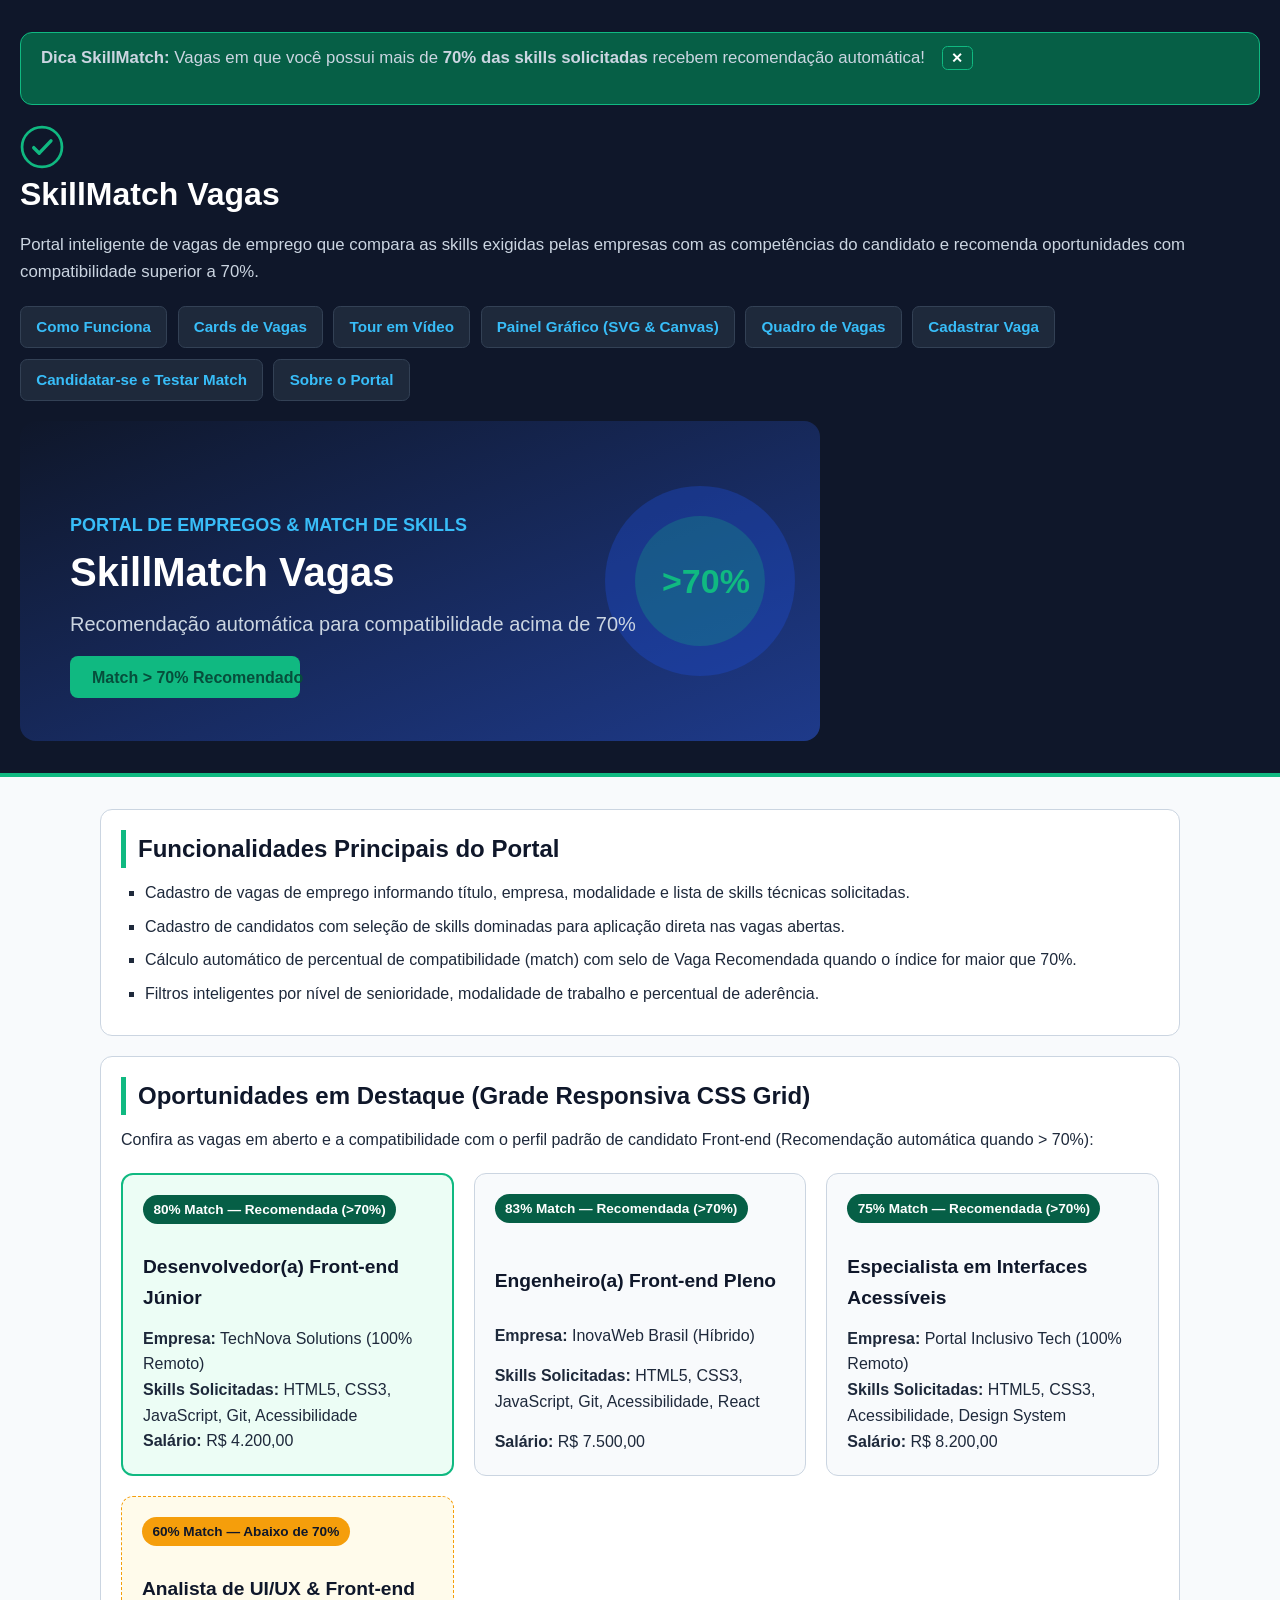
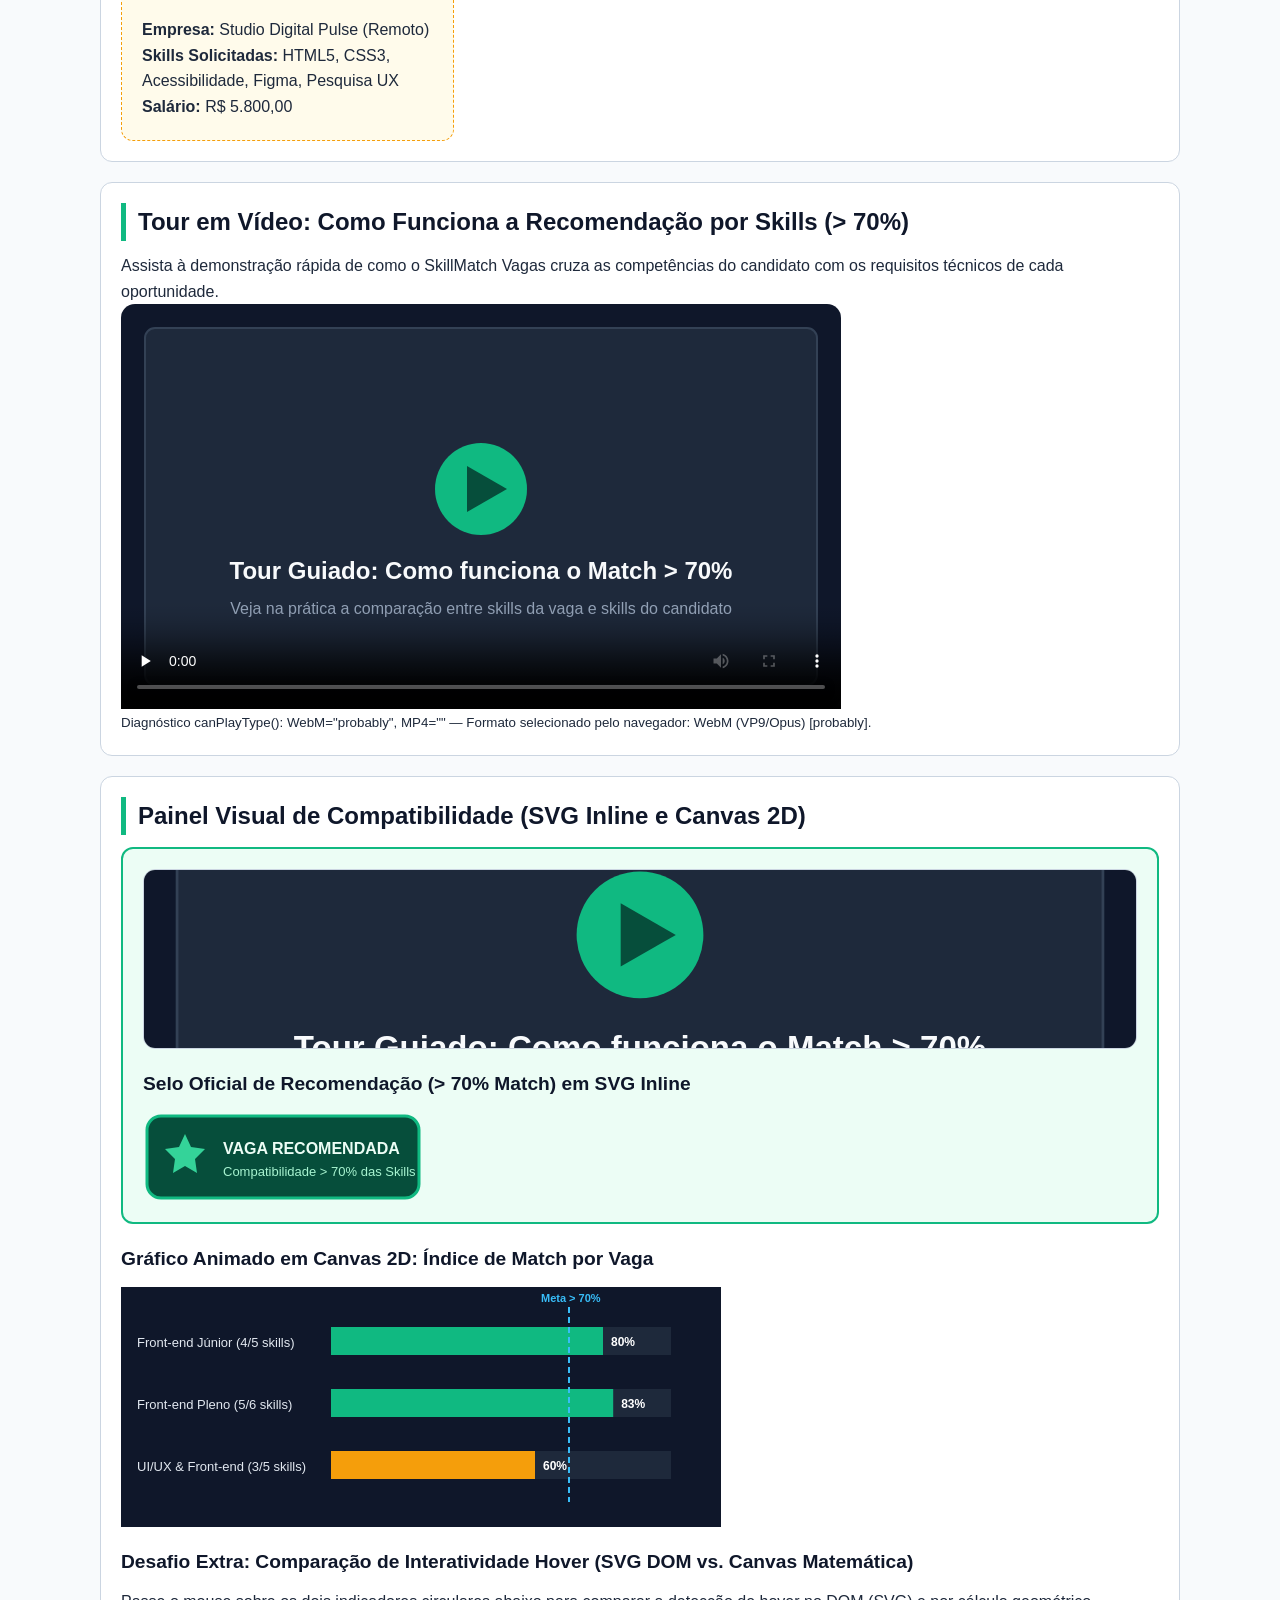
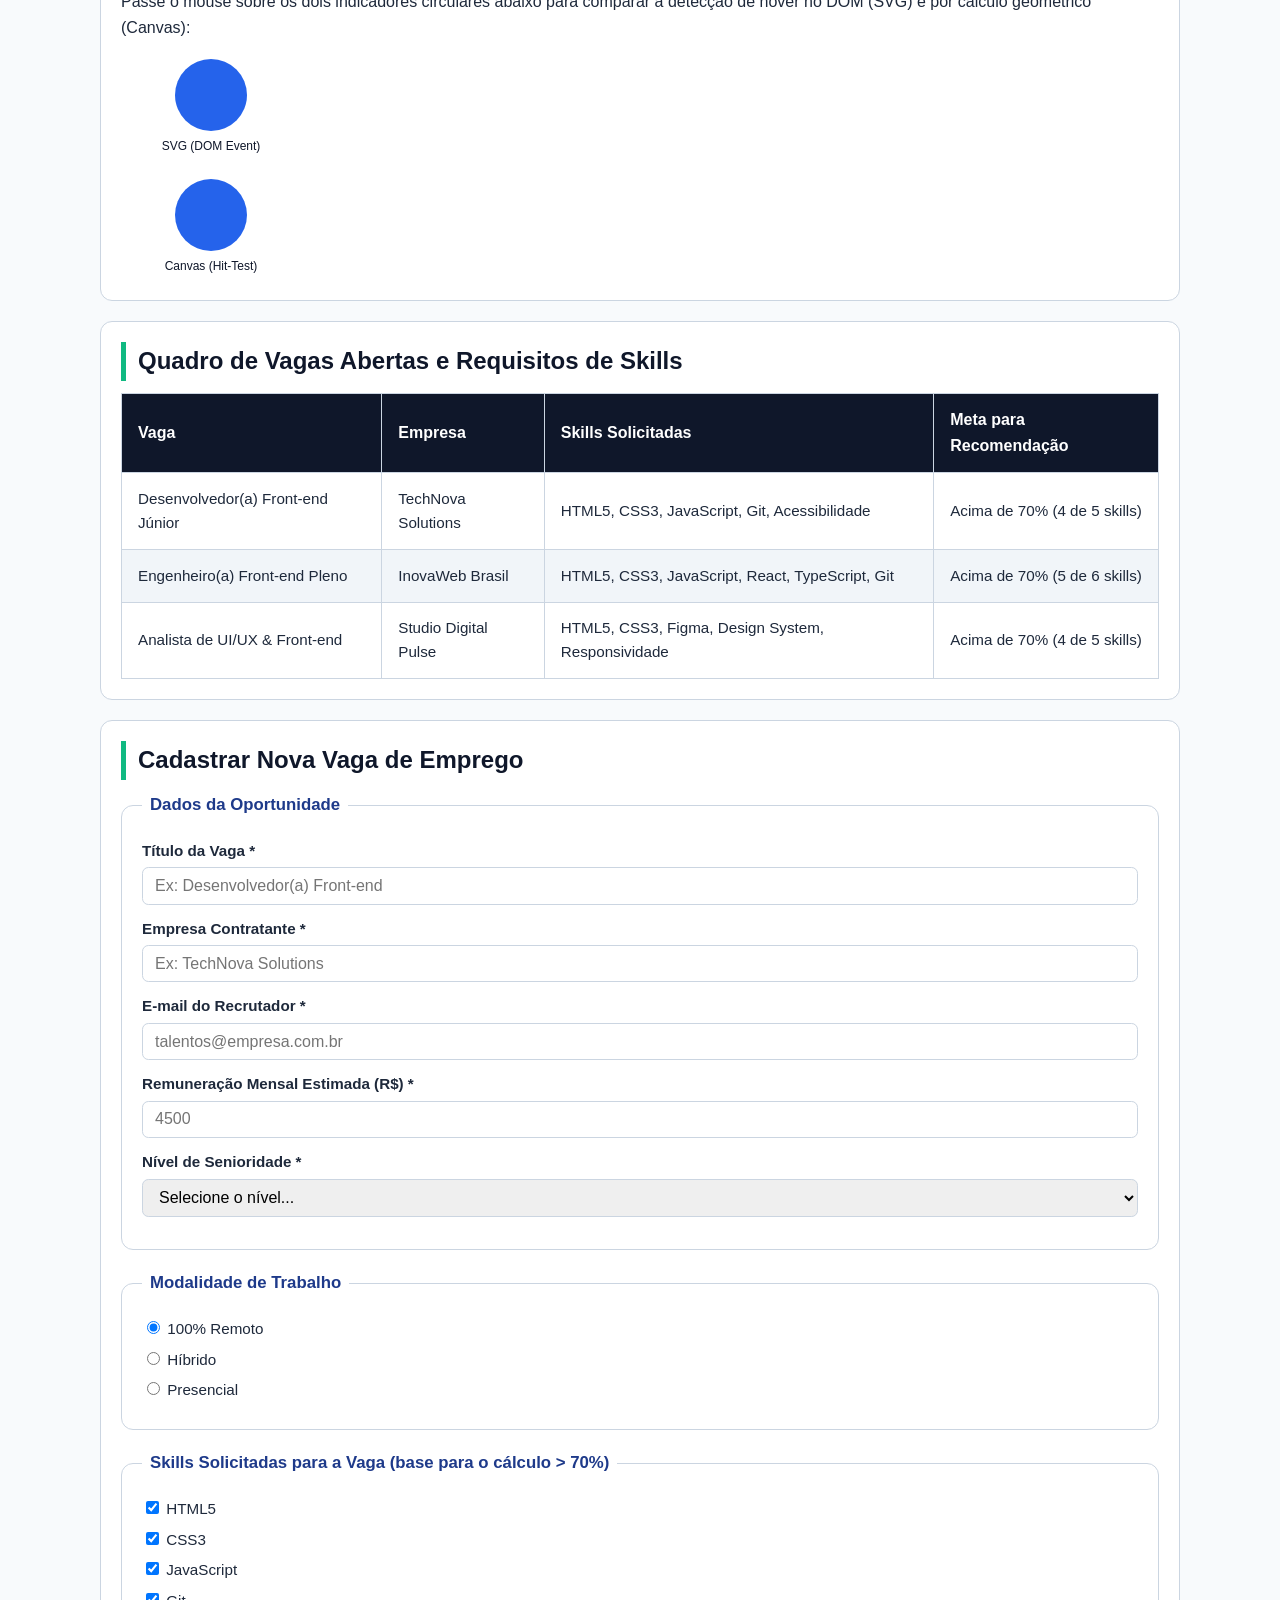
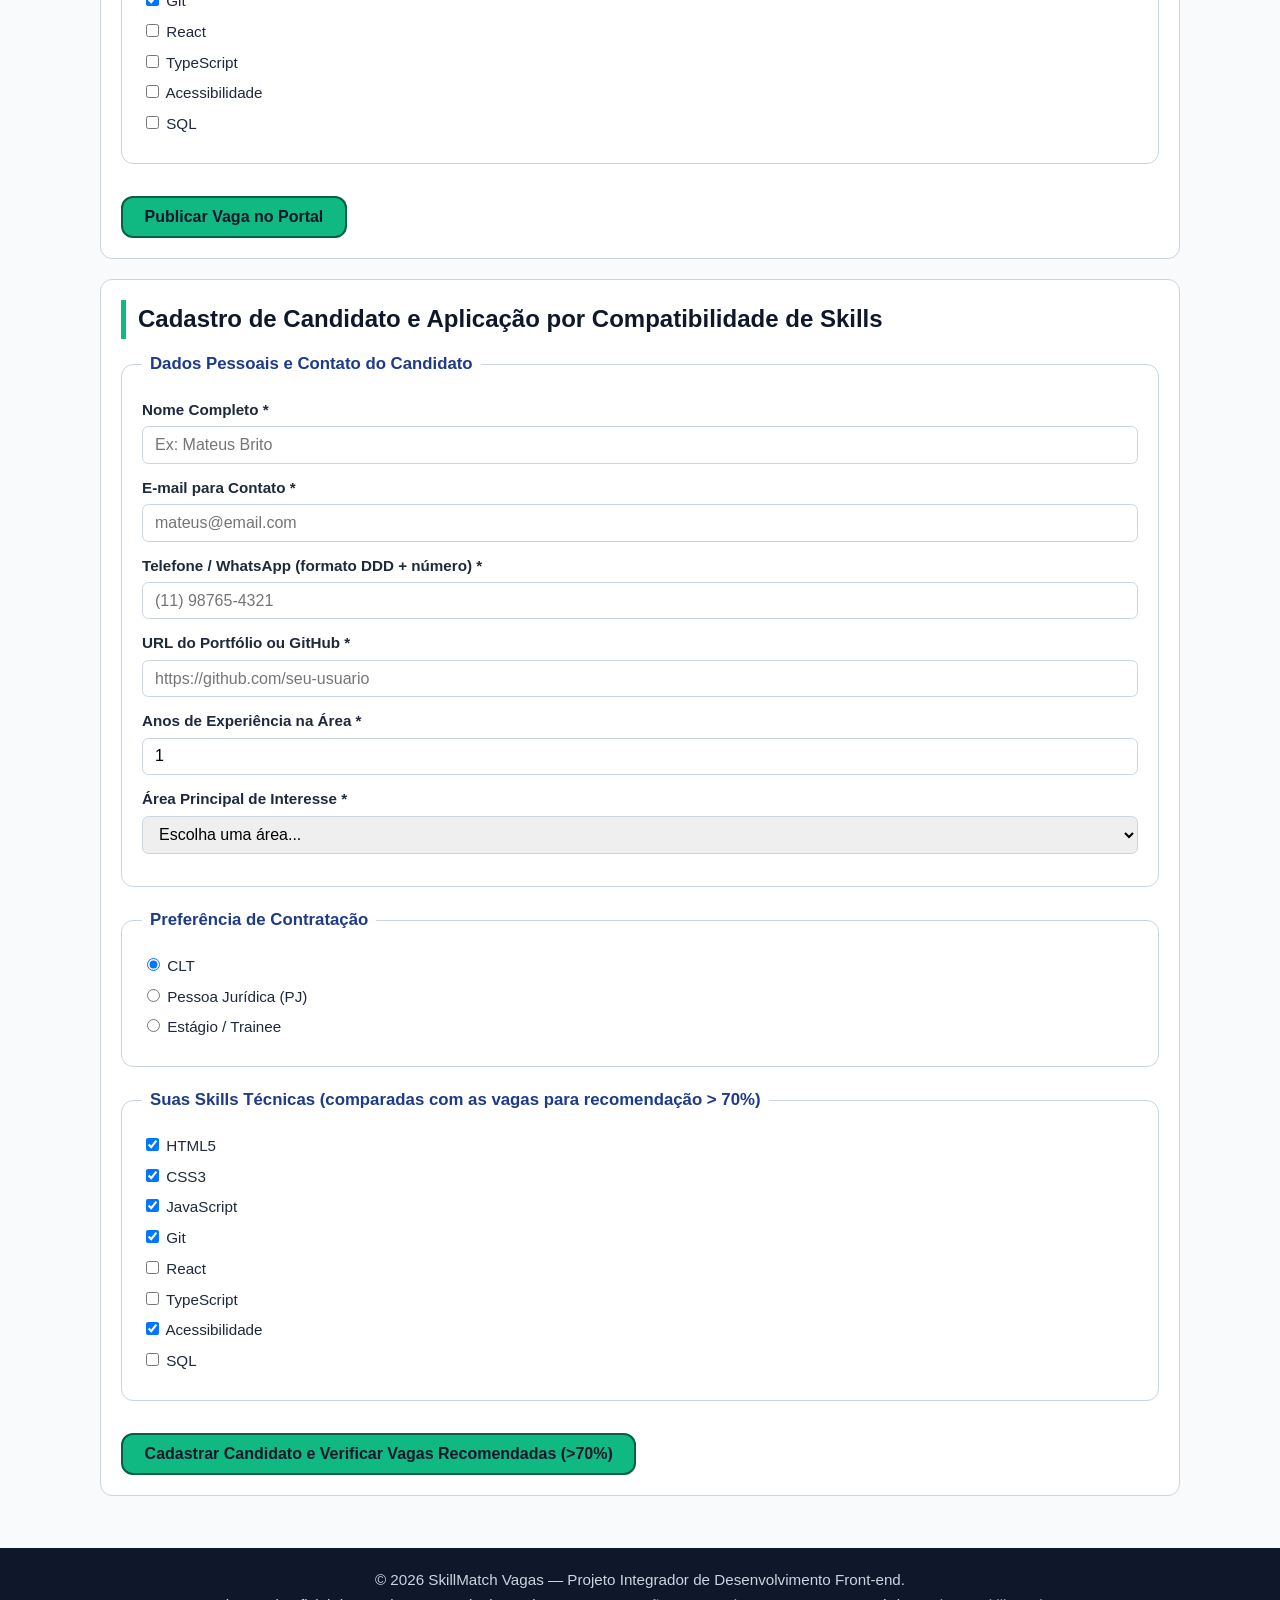
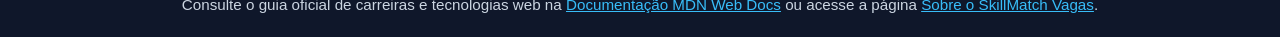
==== commit fc9b85df: "feat: adiciona navbar com flexbox e grade responsiva com grid" ====
--- a/index.html
+++ b/index.html
@@ -32,9 +32,10 @@
     </h1>
     <p>Portal inteligente de vagas de emprego que compara as skills exigidas pelas empresas com as competências do candidato e recomenda oportunidades com compatibilidade superior a 70%.</p>
 
-    <nav aria-label="Navegação principal">
-      <ul>
+    <nav aria-label="Navegação principal" class="navbar-principal">
+      <ul class="menu-flex">
         <li><a href="#secao-sobre">Como Funciona</a></li>
+        <li><a href="#secao-grade-vagas">Cards de Vagas</a></li>
         <li><a href="#secao-midia">Tour em Vídeo</a></li>
         <li><a href="#secao-graficos">Painel Gráfico (SVG &amp; Canvas)</a></li>
         <li><a href="#secao-vagas">Quadro de Vagas</a></li>
@@ -56,6 +57,45 @@
         <li>Cálculo automático de percentual de compatibilidade (match) com selo de Vaga Recomendada quando o índice for maior que 70%.</li>
         <li>Filtros inteligentes por nível de senioridade, modalidade de trabalho e percentual de aderência.</li>
       </ul>
+    </section>
+
+    <section id="secao-grade-vagas" class="card">
+      <h2>Oportunidades em Destaque (Grade Responsiva CSS Grid)</h2>
+      <p>Confira as vagas em aberto e a compatibilidade com o perfil padrão de candidato Front-end (Recomendação automática quando &gt; 70%):</p>
+
+      <div class="grade-vagas">
+        <article class="card-vaga">
+          <span class="tag-match">80% Match — Recomendada (&gt;70%)</span>
+          <h3>Desenvolvedor(a) Front-end Júnior</h3>
+          <p><strong>Empresa:</strong> TechNova Solutions (100% Remoto)</p>
+          <p><strong>Skills Solicitadas:</strong> HTML5, CSS3, JavaScript, Git, Acessibilidade</p>
+          <p><strong>Salário:</strong> R$ 4.200,00</p>
+        </article>
+
+        <article class="card-vaga">
+          <span class="tag-match">83% Match — Recomendada (&gt;70%)</span>
+          <h3>Engenheiro(a) Front-end Pleno</h3>
+          <p><strong>Empresa:</strong> InovaWeb Brasil (Híbrido)</p>
+          <p><strong>Skills Solicitadas:</strong> HTML5, CSS3, JavaScript, Git, Acessibilidade, React</p>
+          <p><strong>Salário:</strong> R$ 7.500,00</p>
+        </article>
+
+        <article class="card-vaga">
+          <span class="tag-match">75% Match — Recomendada (&gt;70%)</span>
+          <h3>Especialista em Interfaces Acessíveis</h3>
+          <p><strong>Empresa:</strong> Portal Inclusivo Tech (100% Remoto)</p>
+          <p><strong>Skills Solicitadas:</strong> HTML5, CSS3, Acessibilidade, Design System</p>
+          <p><strong>Salário:</strong> R$ 8.200,00</p>
+        </article>
+
+        <article class="card-vaga">
+          <span class="tag-match">60% Match — Abaixo de 70%</span>
+          <h3>Analista de UI/UX &amp; Front-end</h3>
+          <p><strong>Empresa:</strong> Studio Digital Pulse (Remoto)</p>
+          <p><strong>Skills Solicitadas:</strong> HTML5, CSS3, Acessibilidade, Figma, Pesquisa UX</p>
+          <p><strong>Salário:</strong> R$ 5.800,00</p>
+        </article>
+      </div>
     </section>
 
     <section id="secao-midia" class="card">
--- a/css/style.css
+++ b/css/style.css
@@ -280,3 +280,105 @@
 footer a:visited {
   color: #38bdf8;
 }
+
+/* ==========================================================================
+   Aula 07: Flexbox, CSS Grid e Pseudo-classes Estruturais
+   ========================================================================== */
+
+/* Passo 1: Barra de navegação com Flexbox e estados interativos (:hover e :focus-visible) */
+.navbar-principal {
+  margin: var(--espacamento-base) 0;
+}
+
+.menu-flex {
+  display: flex;
+  flex-wrap: wrap;
+  gap: 0.65rem;
+  list-style: none;
+  padding: 0;
+}
+
+.menu-flex a:link,
+.menu-flex a:visited {
+  display: inline-block;
+  padding: 0.5rem 0.95rem;
+  background-color: #1e293b;
+  color: var(--cor-superficie);
+  text-decoration: none;
+  border-radius: 0.45rem;
+  border: 1px solid #334155;
+  font-size: 0.95rem;
+  font-weight: 600;
+  transition: transform 0.2s ease, background-color 0.2s ease, border-color 0.2s ease;
+}
+
+.menu-flex a:hover,
+.menu-flex a:focus-visible {
+  background-color: var(--cor-destaque);
+  color: var(--cor-primaria);
+  border-color: var(--cor-destaque);
+  transform: translateY(-2px);
+  outline: 2px solid var(--cor-superficie);
+  outline-offset: 2px;
+}
+
+/* Passo 2: Seção de grade responsiva usando CSS Grid com repeat(auto-fit, minmax(...))
+   sem necessidade de media query */
+.grade-vagas {
+  display: grid;
+  grid-template-columns: repeat(auto-fit, minmax(250px, 1fr));
+  gap: var(--espacamento-base);
+  margin-top: var(--espacamento-base);
+}
+
+/*
+   Passo 4: Animação de hover usando transform (e nunca width/height):
+   Usamos transform: translateY(-4px) scale(1.01) porque transform é processado
+   na etapa de Composite (GPU), sem disparar recálculo de Layout (Reflow) nos
+   cards vizinhos da grade, ao contrário de animar width, height ou margin.
+*/
+.card-vaga {
+  display: flex;
+  flex-direction: column;
+  justify-content: space-between;
+  background-color: var(--cor-fundo);
+  padding: var(--espacamento-base);
+  border: 1px solid var(--cor-borda);
+  border-radius: var(--raio-borda);
+  transition: transform 0.22s ease, box-shadow 0.22s ease;
+}
+
+.card-vaga:hover {
+  transform: translateY(-4px) scale(1.01);
+  box-shadow: 0 10px 20px rgba(15, 23, 42, 0.12);
+}
+
+/* Passo 3: Uso intencional de pseudo-classes estruturais (:first-child e :last-child)
+   para diferenciar o primeiro card (Top Match em destaque) e o último card (abaixo de 70%) */
+.grade-vagas > .card-vaga:first-child {
+  background-color: #ecfdf5;
+  border: 2px solid var(--cor-destaque);
+}
+
+.grade-vagas > .card-vaga:last-child {
+  background-color: #fffbeb;
+  border: 1px dashed var(--cor-alerta);
+}
+
+.tag-match {
+  display: inline-block;
+  align-self: flex-start;
+  font-size: 0.85rem;
+  font-weight: 700;
+  padding: 0.25rem 0.65rem;
+  border-radius: 999px;
+  background-color: var(--cor-destaque-escura);
+  color: var(--cor-superficie);
+  margin-bottom: 0.5rem;
+}
+
+.grade-vagas > .card-vaga:last-child .tag-match {
+  background-color: var(--cor-alerta);
+  color: var(--cor-primaria);
+}
+
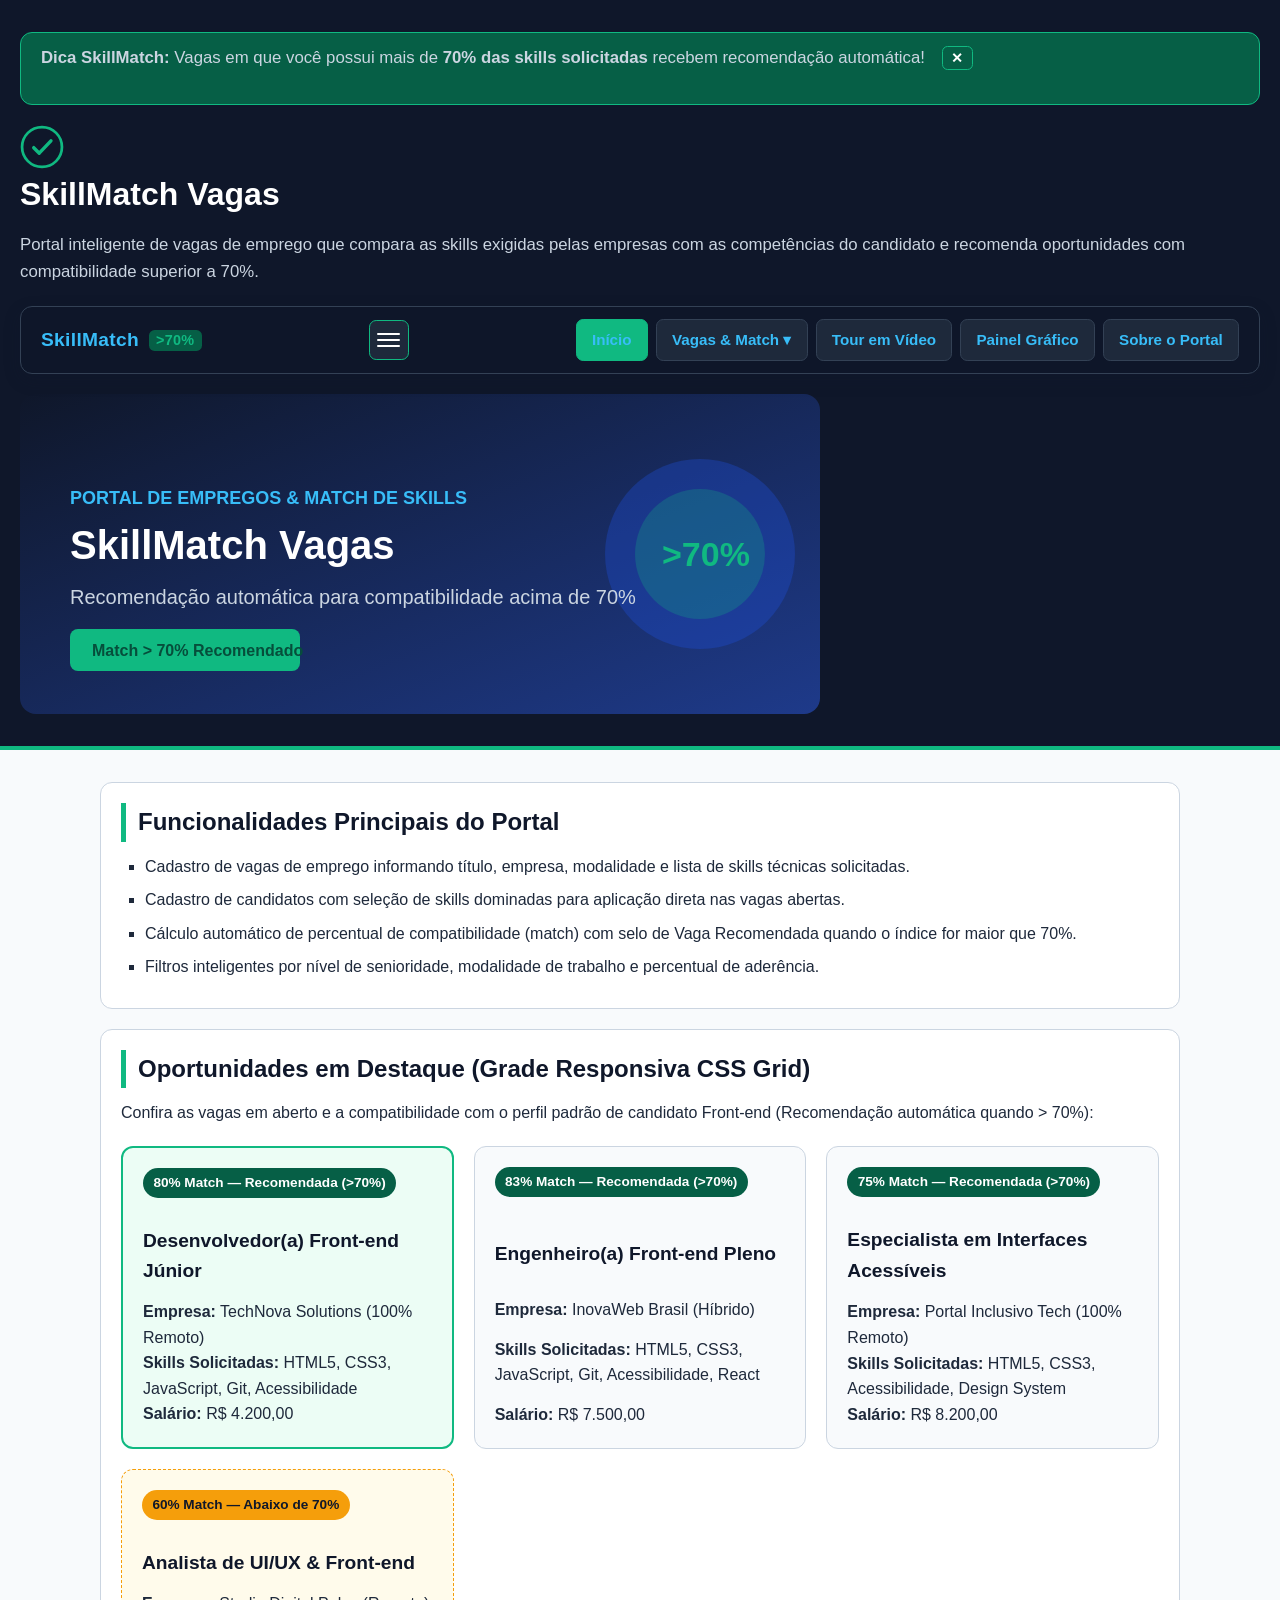
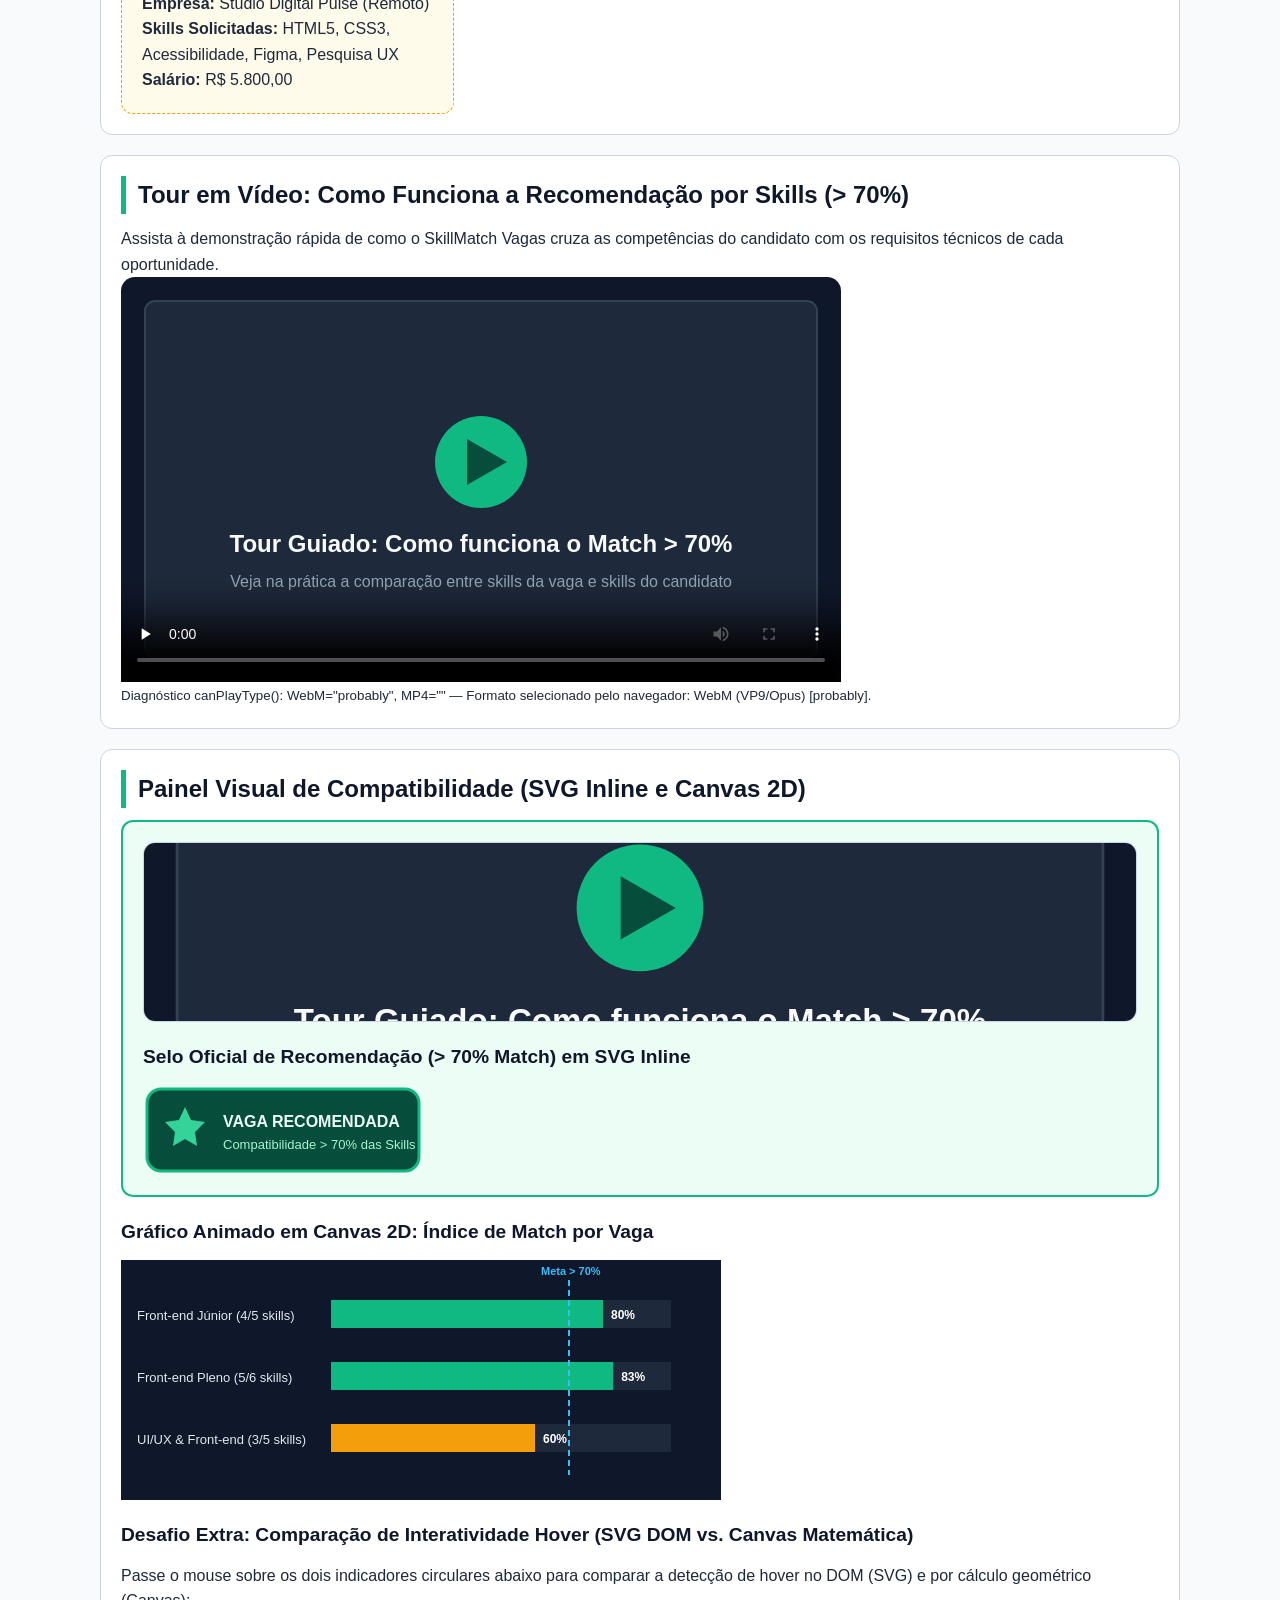
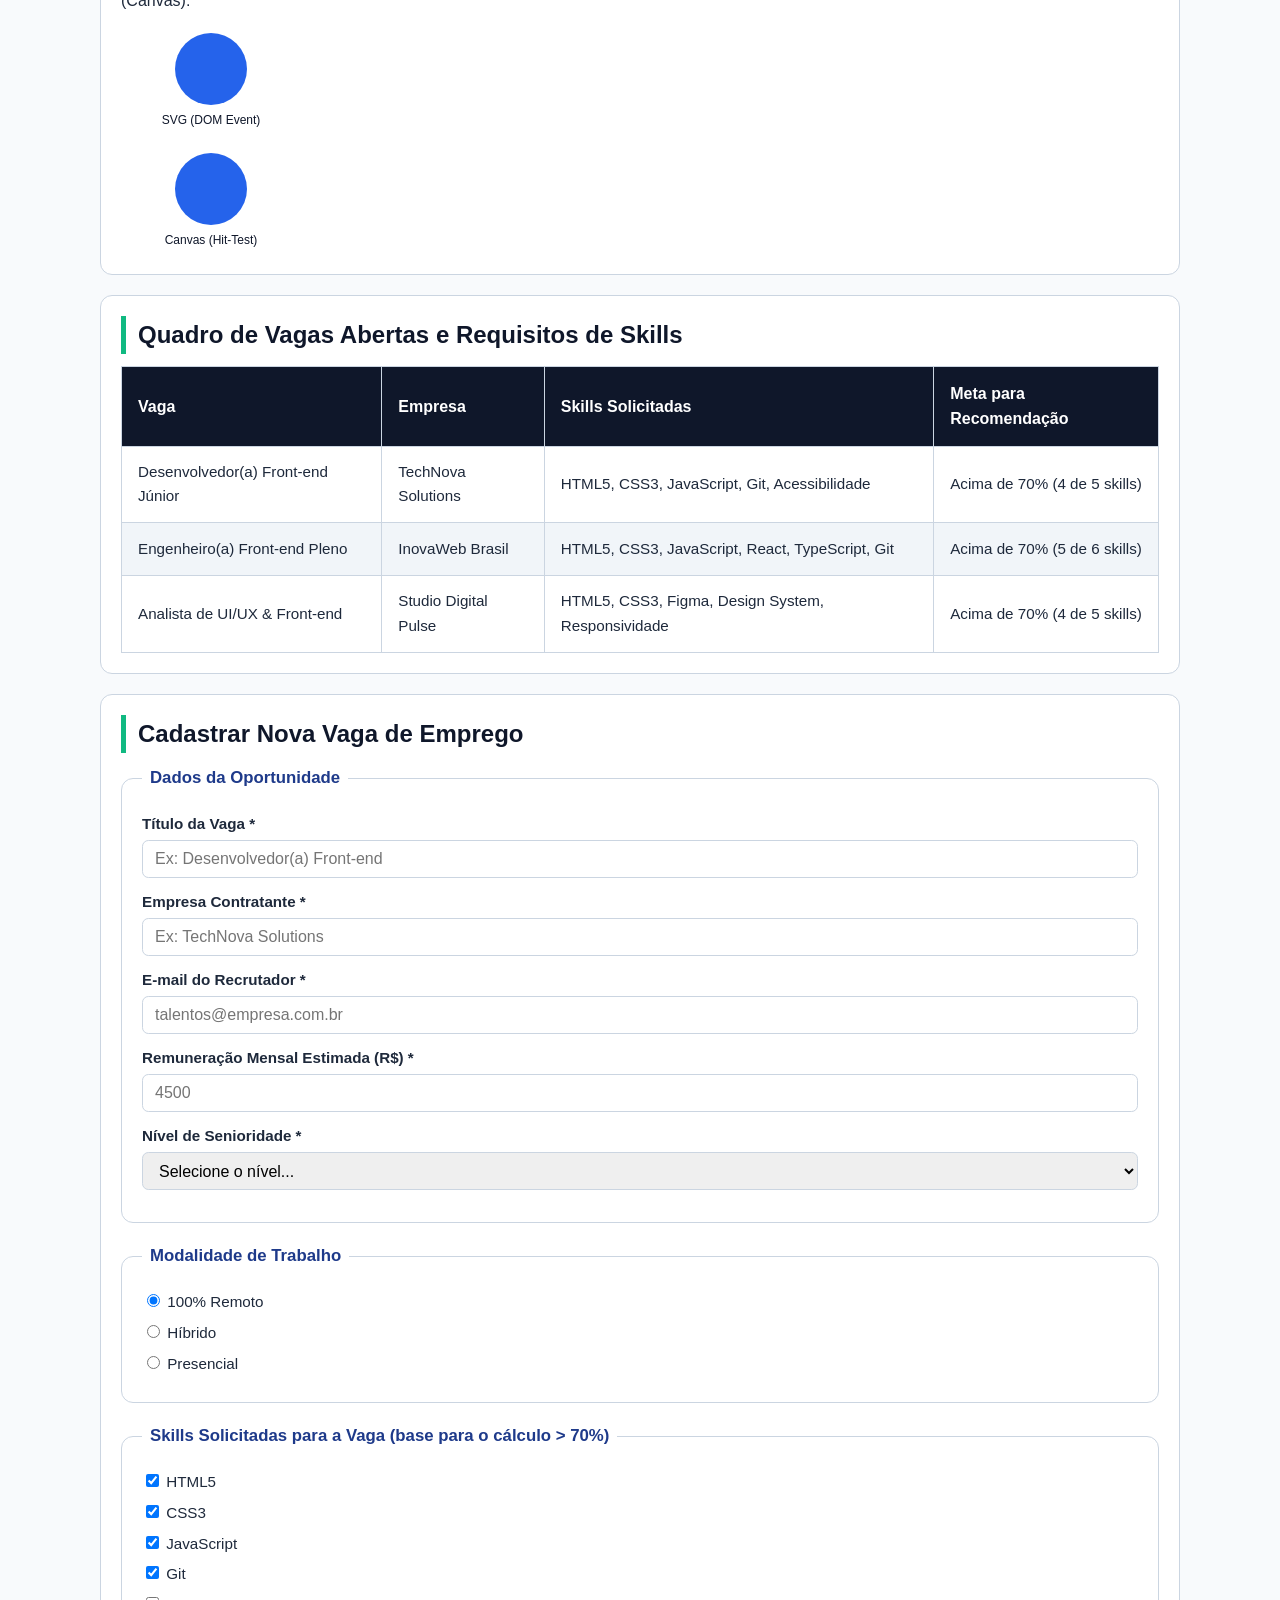
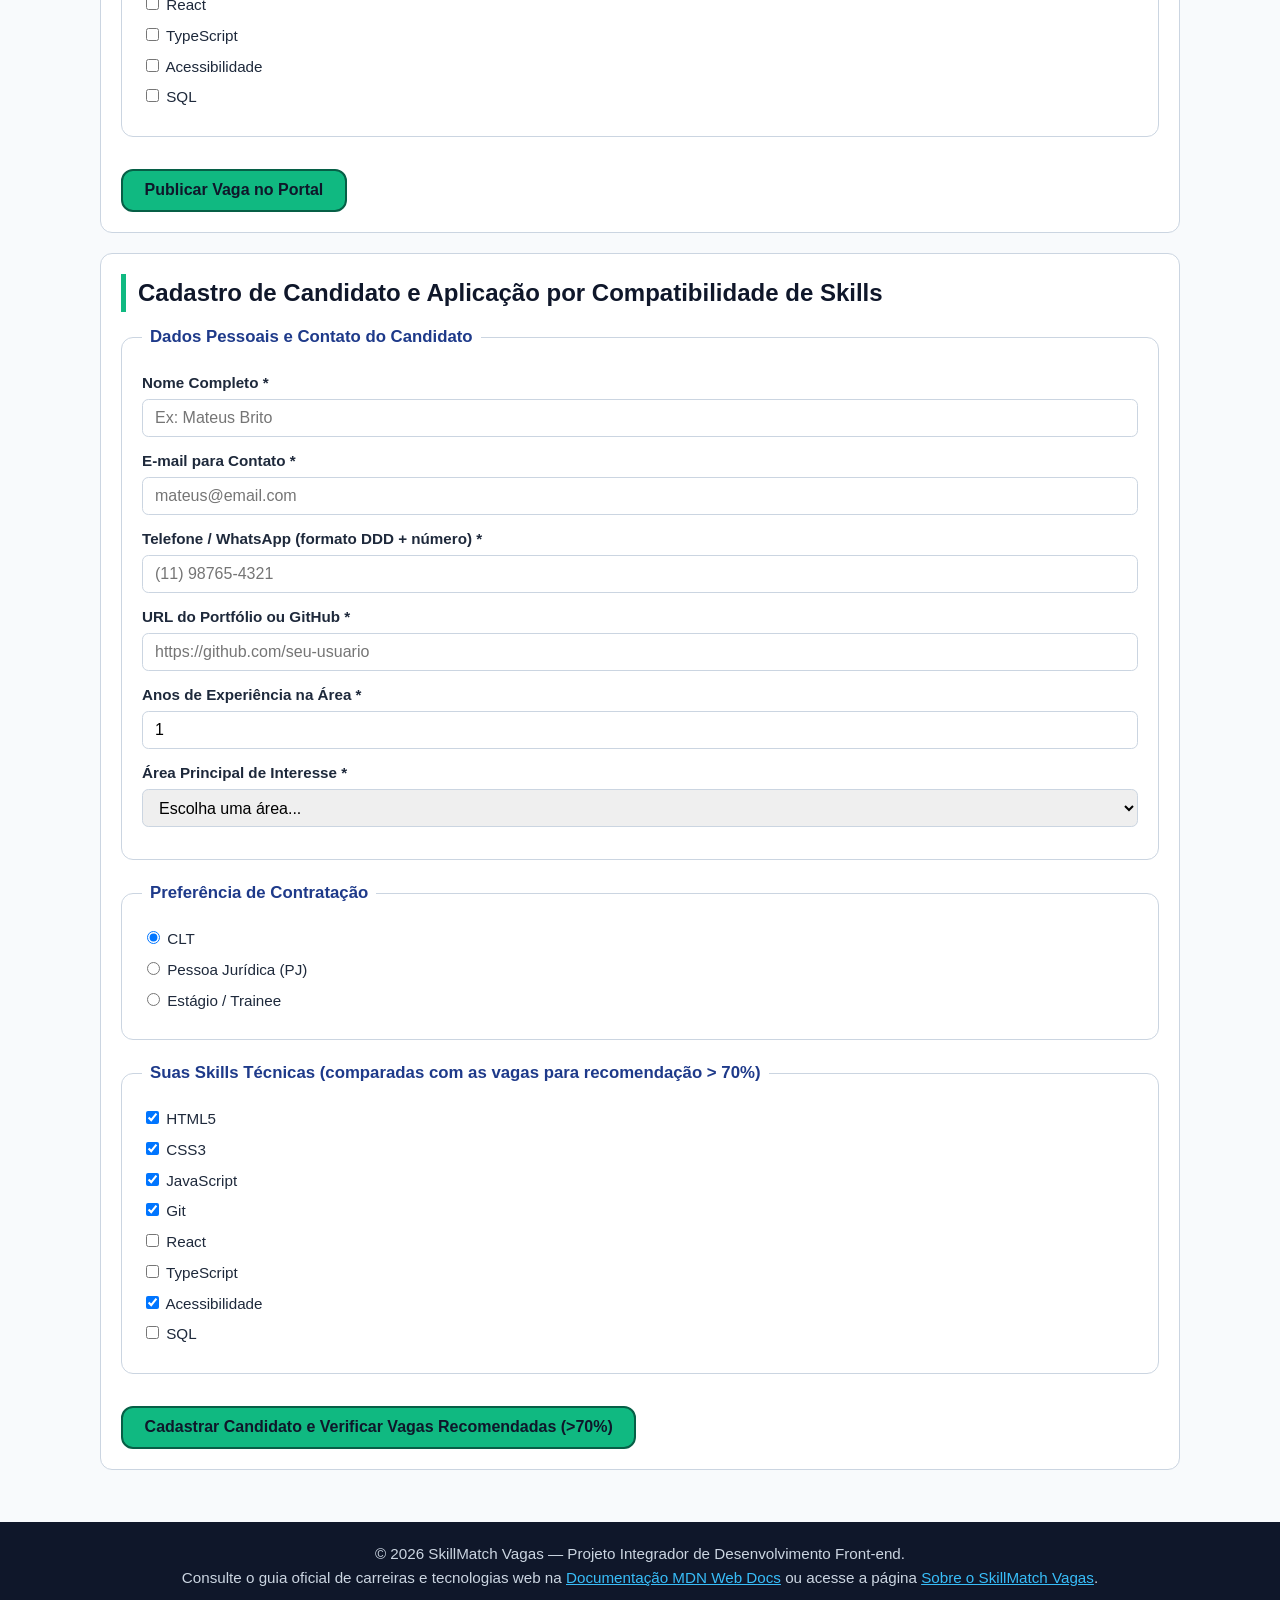
==== commit 3615ebce: "feat: adiciona navbar com dropdown e sticky" ====
--- a/index.html
+++ b/index.html
@@ -32,15 +32,42 @@
     </h1>
     <p>Portal inteligente de vagas de emprego que compara as skills exigidas pelas empresas com as competências do candidato e recomenda oportunidades com compatibilidade superior a 70%.</p>
 
+    <!--
+      Diagnóstico de Contexto de Empilhamento / Stacking Context (Aula 08 - Passo 5 e Desafio Extra):
+      1. Problema diagnosticado: Os cards de vaga (.card-vaga:hover) e links com propriedade CSS `transform`
+         criam novos contextos de empilhamento (stacking contexts) próprios. Sem um z-index explícito na
+         .navbar-principal (que possui position: sticky), o submenu .dropdown-menu (position: absolute)
+         poderia ser renderizado atrás de elementos transformados durante a rolagem.
+      2. Lista de Contextos de Empilhamento na página (Desafio Extra):
+         - Contexto 1 (Raiz): elemento <html> (contexto de empilhamento raiz do documento).
+         - Contexto 2 (Navbar Sticky): <nav class="navbar-principal"> (criado por position: sticky + z-index: 100).
+         - Contexto 3 (Submenu Dropdown): <ul class="dropdown-menu"> (criado por position: absolute + z-index: 110).
+         - Contexto 4 (Cards interativos no hover): elementos .card-vaga e links do menu quando recebem transform: translateY(...).
+    -->
     <nav aria-label="Navegação principal" class="navbar-principal">
-      <ul class="menu-flex">
-        <li><a href="#secao-sobre">Como Funciona</a></li>
-        <li><a href="#secao-grade-vagas">Cards de Vagas</a></li>
+      <div class="navbar-marca">
+        <a href="#cabecalho-principal" class="marca-link">SkillMatch <span>&gt;70%</span></a>
+      </div>
+
+      <button type="button" class="botao-hamburguer" aria-label="Abrir menu de navegação" aria-expanded="false" aria-controls="menu-principal-lista">
+        <span class="linha-hamburguer"></span>
+        <span class="linha-hamburguer"></span>
+        <span class="linha-hamburguer"></span>
+      </button>
+
+      <ul id="menu-principal-lista" class="menu-flex">
+        <li><a href="#secao-sobre" class="ativo" aria-current="page">Início</a></li>
+        <li class="tem-dropdown">
+          <a href="#secao-grade-vagas" aria-haspopup="true">Vagas &amp; Match ▾</a>
+          <ul class="dropdown-menu" aria-label="Submenu de Vagas e Compatibilidade">
+            <li><a href="#secao-grade-vagas">Oportunidades Recomendadas (&gt;70%)</a></li>
+            <li><a href="#secao-vagas">Tabela de Skills por Vaga</a></li>
+            <li><a href="#secao-cadastro-vaga">Cadastrar Nova Vaga</a></li>
+            <li><a href="#secao-candidatura">Candidatar-se e Comparar Skills</a></li>
+          </ul>
+        </li>
         <li><a href="#secao-midia">Tour em Vídeo</a></li>
-        <li><a href="#secao-graficos">Painel Gráfico (SVG &amp; Canvas)</a></li>
-        <li><a href="#secao-vagas">Quadro de Vagas</a></li>
-        <li><a href="#secao-cadastro-vaga">Cadastrar Vaga</a></li>
-        <li><a href="#secao-candidatura">Candidatar-se e Testar Match</a></li>
+        <li><a href="#secao-graficos">Painel Gráfico</a></li>
         <li><a href="sobre.html">Sobre o Portal</a></li>
       </ul>
     </nav>
--- a/css/style.css
+++ b/css/style.css
@@ -282,18 +282,51 @@
 }
 
 /* ==========================================================================
-   Aula 07: Flexbox, CSS Grid e Pseudo-classes Estruturais
+   Aula 07 e Aula 08: Navbar Flexbox com Sticky, Estado .ativo, Dropdown e Hambúrguer
    ========================================================================== */
 
-/* Passo 1: Barra de navegação com Flexbox e estados interativos (:hover e :focus-visible) */
+/* Aula 08 (Passos 2 e 4): Navbar usa Flexbox para alinhar logo/marca e menu,
+   com position: sticky no topo da viewport e z-index para preservar o empilhamento */
 .navbar-principal {
+  position: sticky;
+  top: 0;
+  z-index: 100;
+  display: flex;
+  align-items: center;
+  justify-content: space-between;
+  flex-wrap: wrap;
+  gap: var(--espacamento-pequeno);
+  background-color: rgba(15, 23, 42, 0.97);
+  padding: 0.75rem var(--espacamento-base);
   margin: var(--espacamento-base) 0;
+  border-radius: var(--raio-borda);
+  border: 1px solid #334155;
+  box-shadow: 0 6px 16px rgba(15, 23, 42, 0.25);
+}
+
+.navbar-marca .marca-link:link,
+.navbar-marca .marca-link:visited {
+  font-size: 1.2rem;
+  font-weight: 800;
+  color: var(--cor-superficie);
+  text-decoration: none;
+  letter-spacing: 0.02rem;
+}
+
+.navbar-marca .marca-link span {
+  color: var(--cor-destaque);
+  background-color: var(--cor-destaque-escura);
+  padding: 0.15rem 0.45rem;
+  border-radius: 0.35rem;
+  font-size: 0.9rem;
+  margin-left: 0.25rem;
 }
 
 .menu-flex {
   display: flex;
+  align-items: center;
   flex-wrap: wrap;
-  gap: 0.65rem;
+  gap: 0.5rem;
   list-style: none;
   padding: 0;
 }
@@ -310,6 +343,14 @@
   font-size: 0.95rem;
   font-weight: 600;
   transition: transform 0.2s ease, background-color 0.2s ease, border-color 0.2s ease;
+}
+
+/* Aula 08 (Passo 2): Estado .ativo aplicado ao item correspondente à seção atual */
+.menu-flex a.ativo:link,
+.menu-flex a.ativo:visited {
+  background-color: var(--cor-destaque);
+  color: var(--cor-primaria);
+  border-color: var(--cor-destaque);
 }
 
 .menu-flex a:hover,
@@ -320,6 +361,73 @@
   transform: translateY(-2px);
   outline: 2px solid var(--cor-superficie);
   outline-offset: 2px;
+}
+
+/* Aula 08 (Passo 3): Item pai com position: relative e dropdown funcional via :hover
+   sem 'buracos' (top: 100% + padding-top interno) para não fechar prematuramente */
+.tem-dropdown {
+  position: relative;
+}
+
+.dropdown-menu {
+  display: none;
+  position: absolute;
+  top: 100%;
+  left: 0;
+  z-index: 110;
+  min-width: 270px;
+  list-style: none;
+  padding: 0.4rem;
+  margin: 0;
+  background-color: var(--cor-primaria);
+  border: 1px solid var(--cor-destaque);
+  border-radius: 0.5rem;
+  box-shadow: 0 12px 24px rgba(15, 23, 42, 0.35);
+}
+
+.tem-dropdown:hover > .dropdown-menu,
+.tem-dropdown:focus-within > .dropdown-menu {
+  display: block;
+}
+
+.dropdown-menu li {
+  margin-bottom: 0.25rem;
+}
+
+.dropdown-menu li:last-child {
+  margin-bottom: 0;
+}
+
+.dropdown-menu a:link,
+.dropdown-menu a:visited {
+  display: block;
+  width: 100%;
+  font-size: 0.9rem;
+  padding: 0.5rem 0.75rem;
+  border-color: transparent;
+}
+
+/* Aula 08 (Passo 6): Estrutura visual do botão hambúrguer para telas estreitas */
+.botao-hamburguer {
+  display: inline-flex;
+  flex-direction: column;
+  justify-content: center;
+  gap: 0.28rem;
+  width: 2.5rem;
+  height: 2.5rem;
+  padding: 0.45rem;
+  background-color: #1e293b;
+  border: 1px solid var(--cor-destaque);
+  border-radius: 0.45rem;
+  cursor: pointer;
+}
+
+.linha-hamburguer {
+  display: block;
+  width: 100%;
+  height: 2px;
+  background-color: var(--cor-superficie);
+  border-radius: 2px;
 }
 
 /* Passo 2: Seção de grade responsiva usando CSS Grid com repeat(auto-fit, minmax(...))
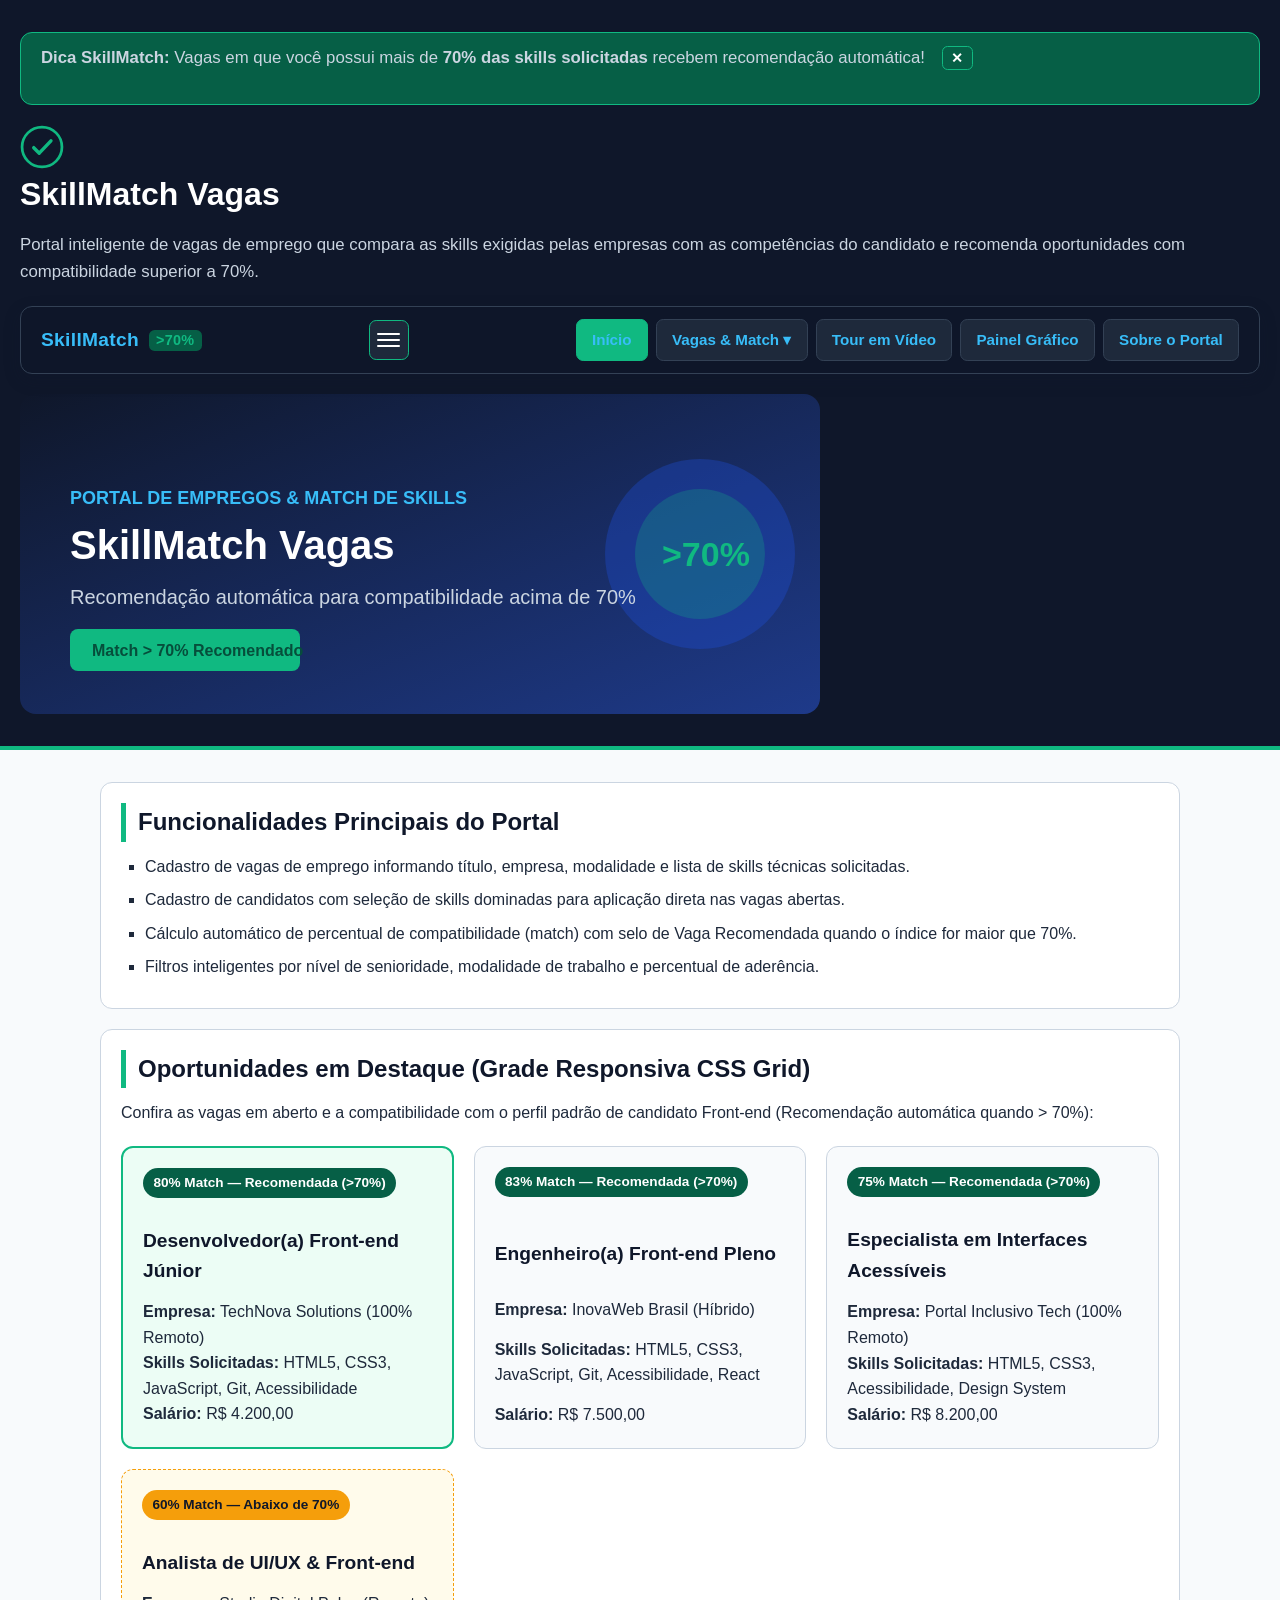
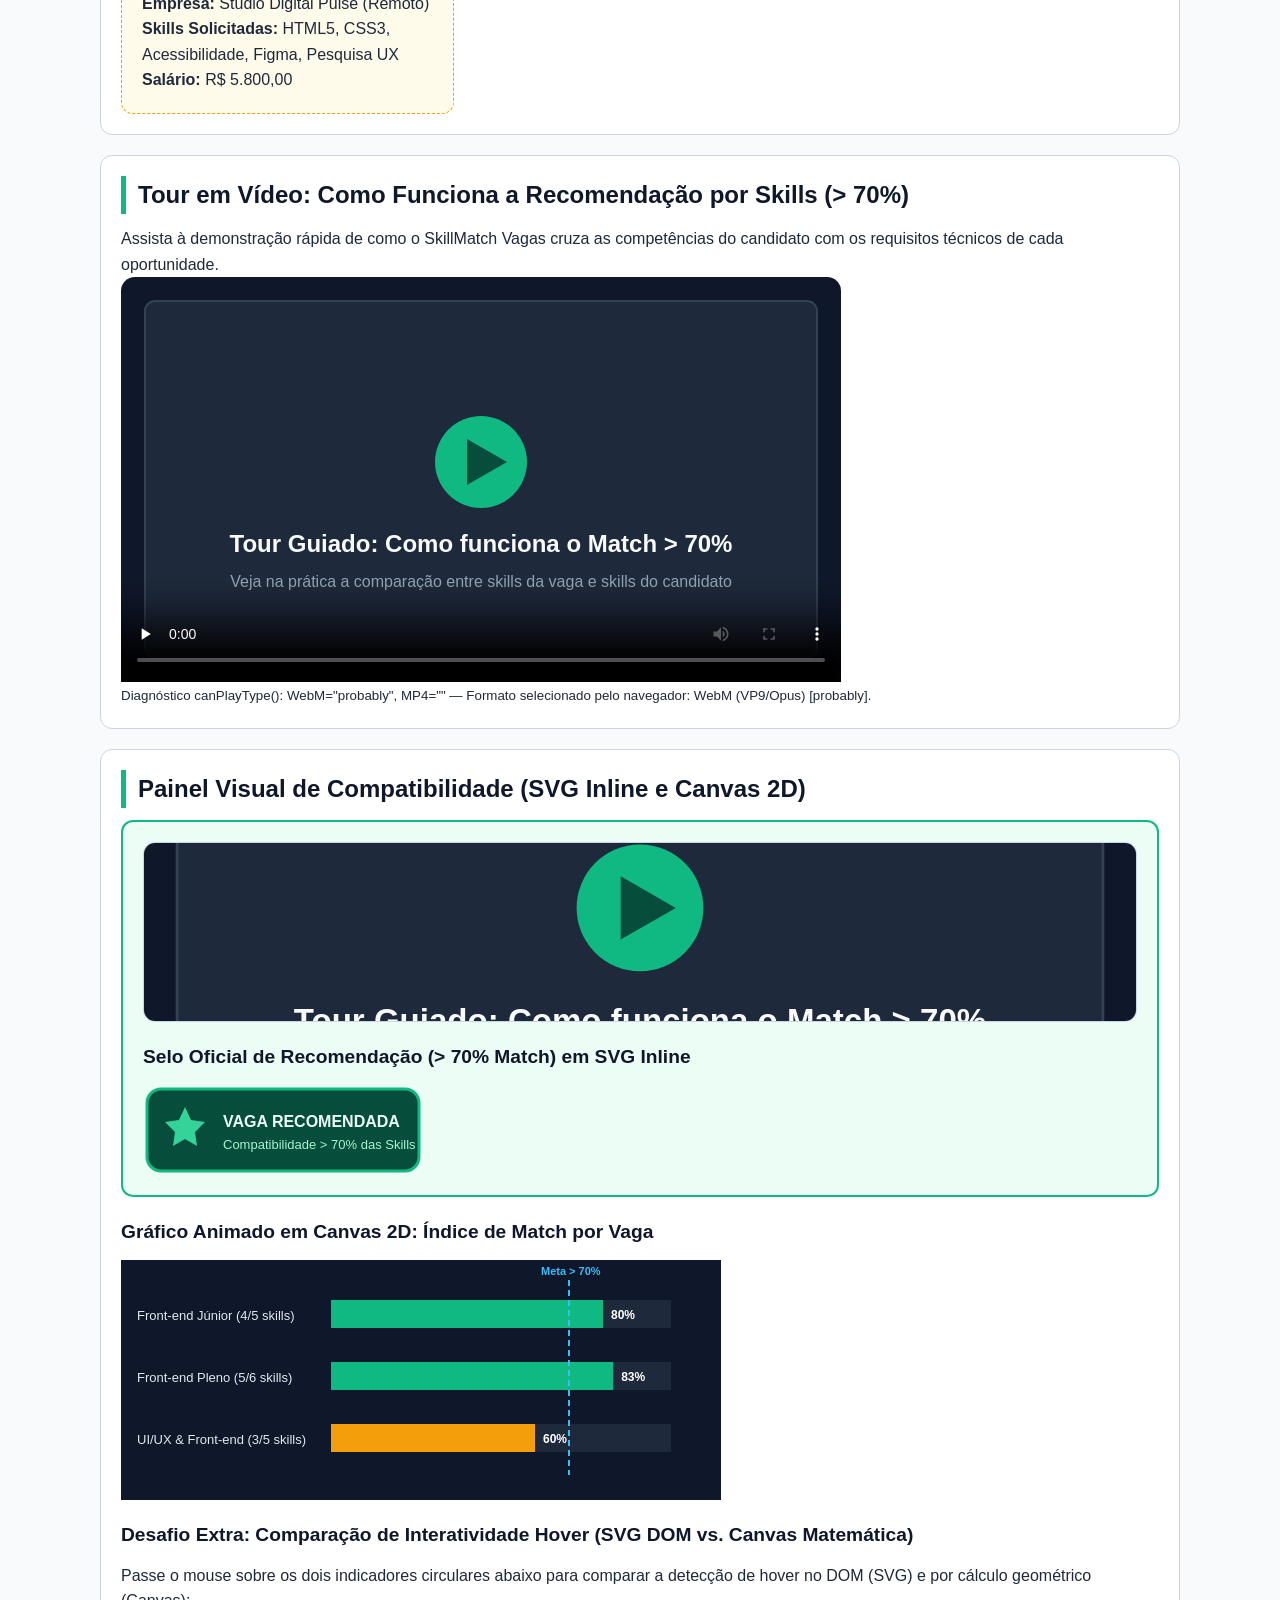
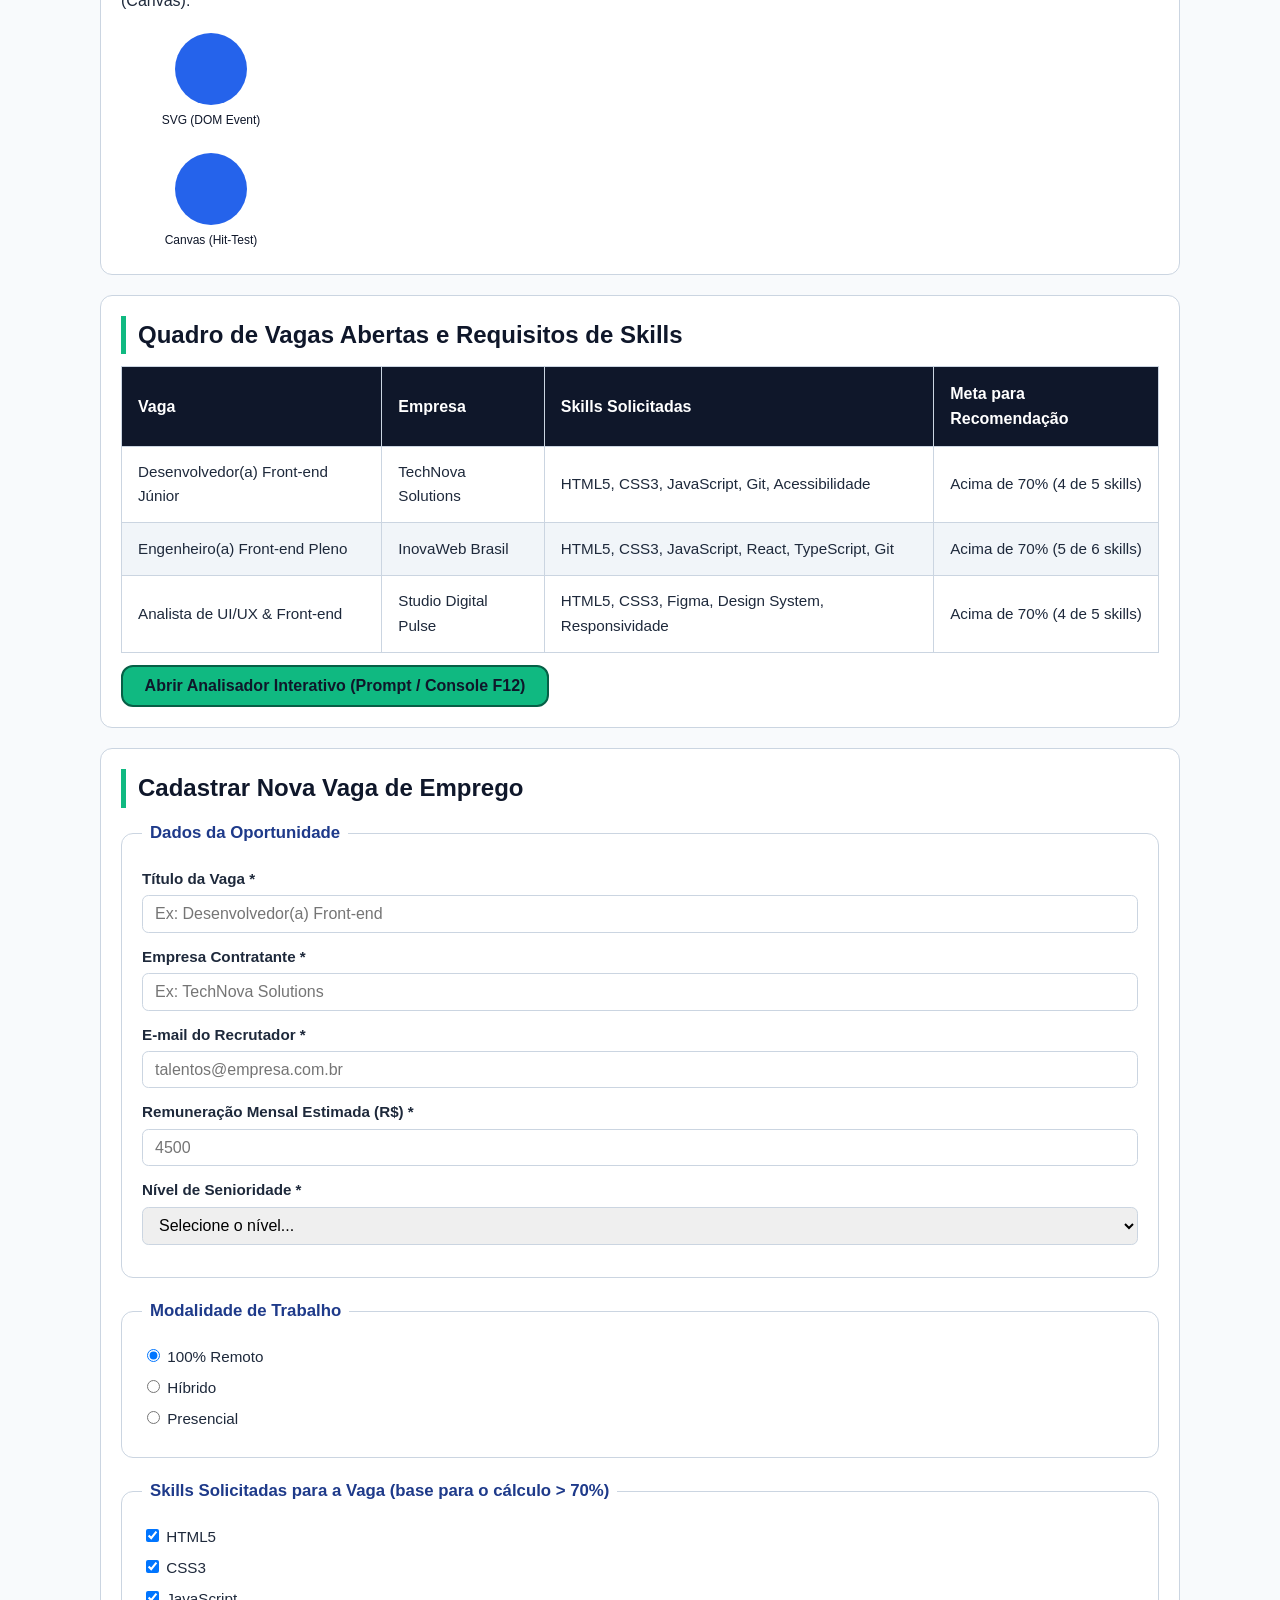
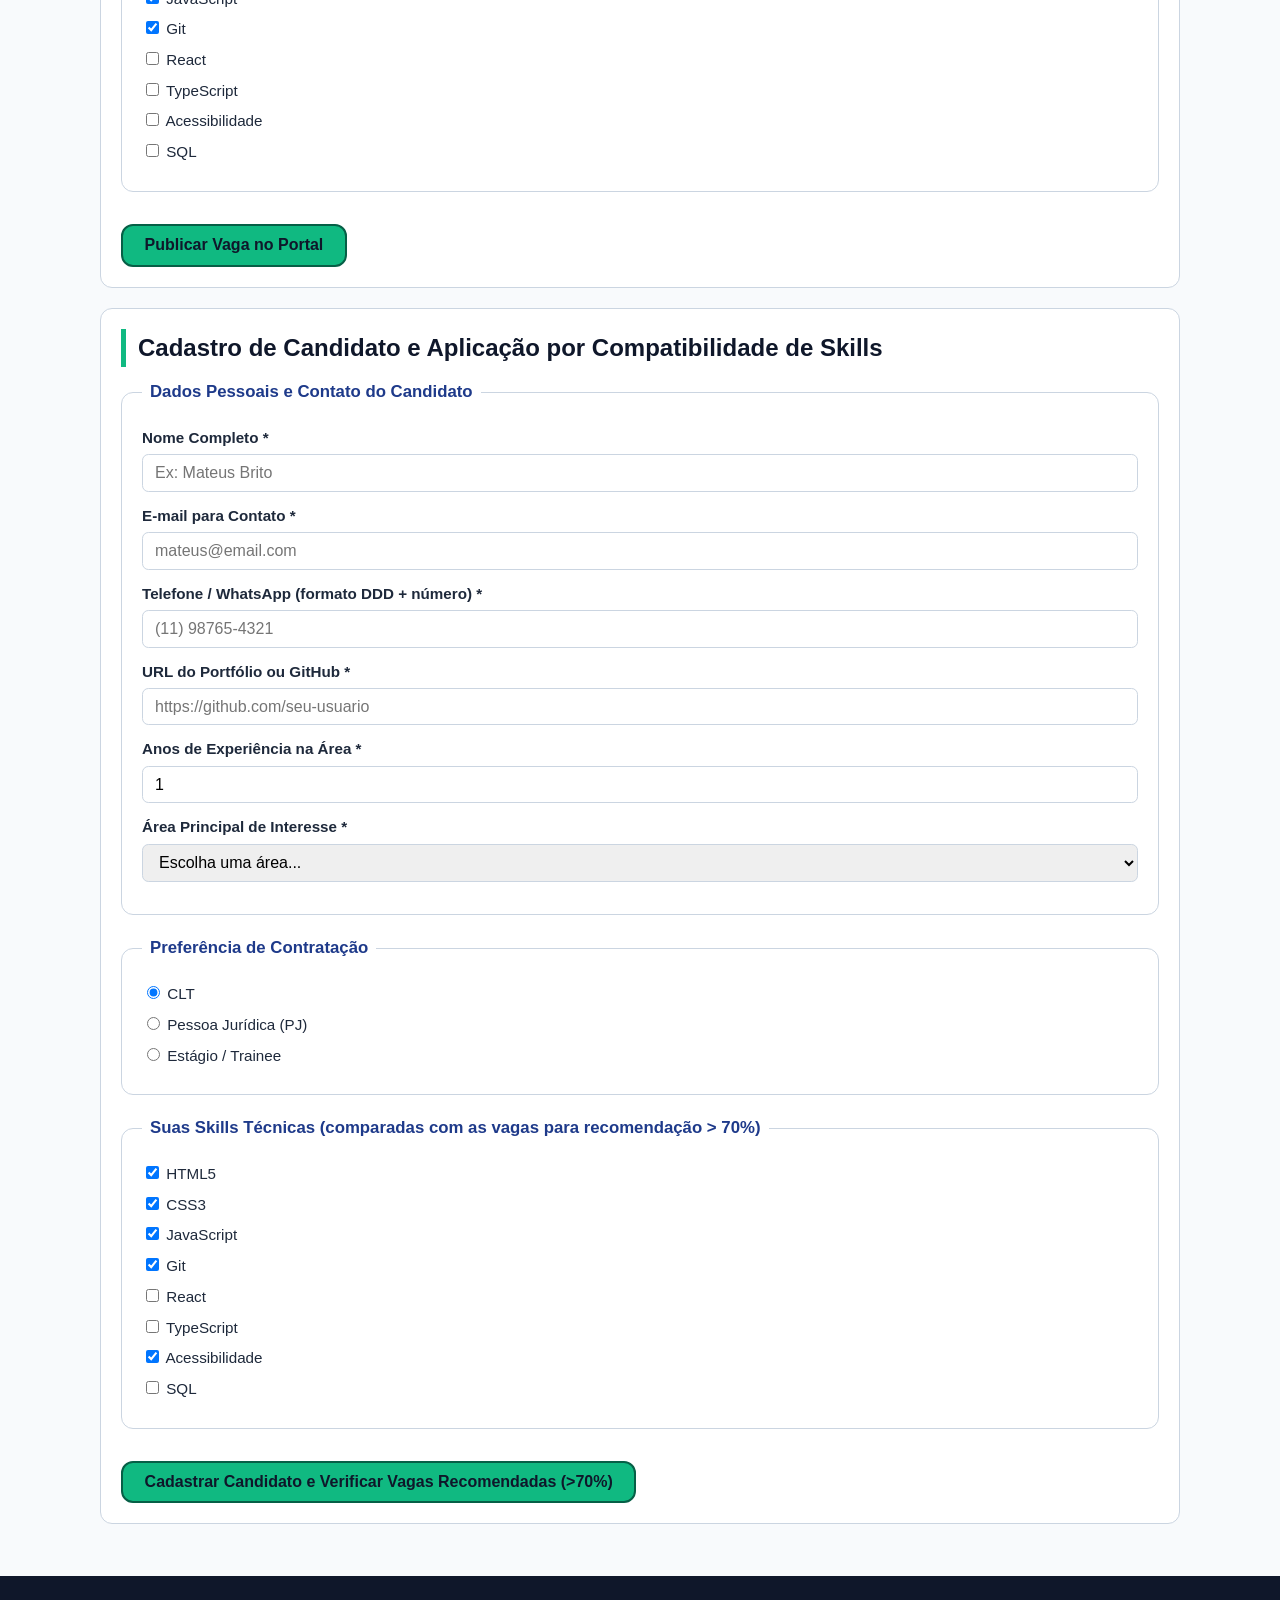
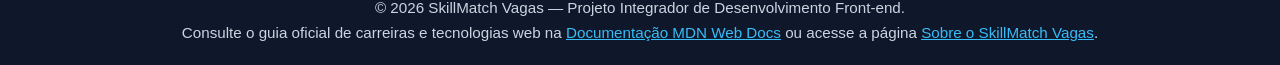
==== commit 82541068: "feat: adiciona mini-analisador de vagas e compatibilidade em js/logica.js" ====
--- a/index.html
+++ b/index.html
@@ -217,6 +217,9 @@
           </tr>
         </tbody>
       </table>
+      <p>
+        <button type="button" id="btn-menu-logica" class="botao">Abrir Analisador Interativo (Prompt / Console F12)</button>
+      </p>
     </section>
 
     <section id="secao-cadastro-vaga" class="card">
@@ -559,5 +562,6 @@
       }
     })();
   </script>
+  <script src="js/logica.js" defer></script>
 </body>
 </html>
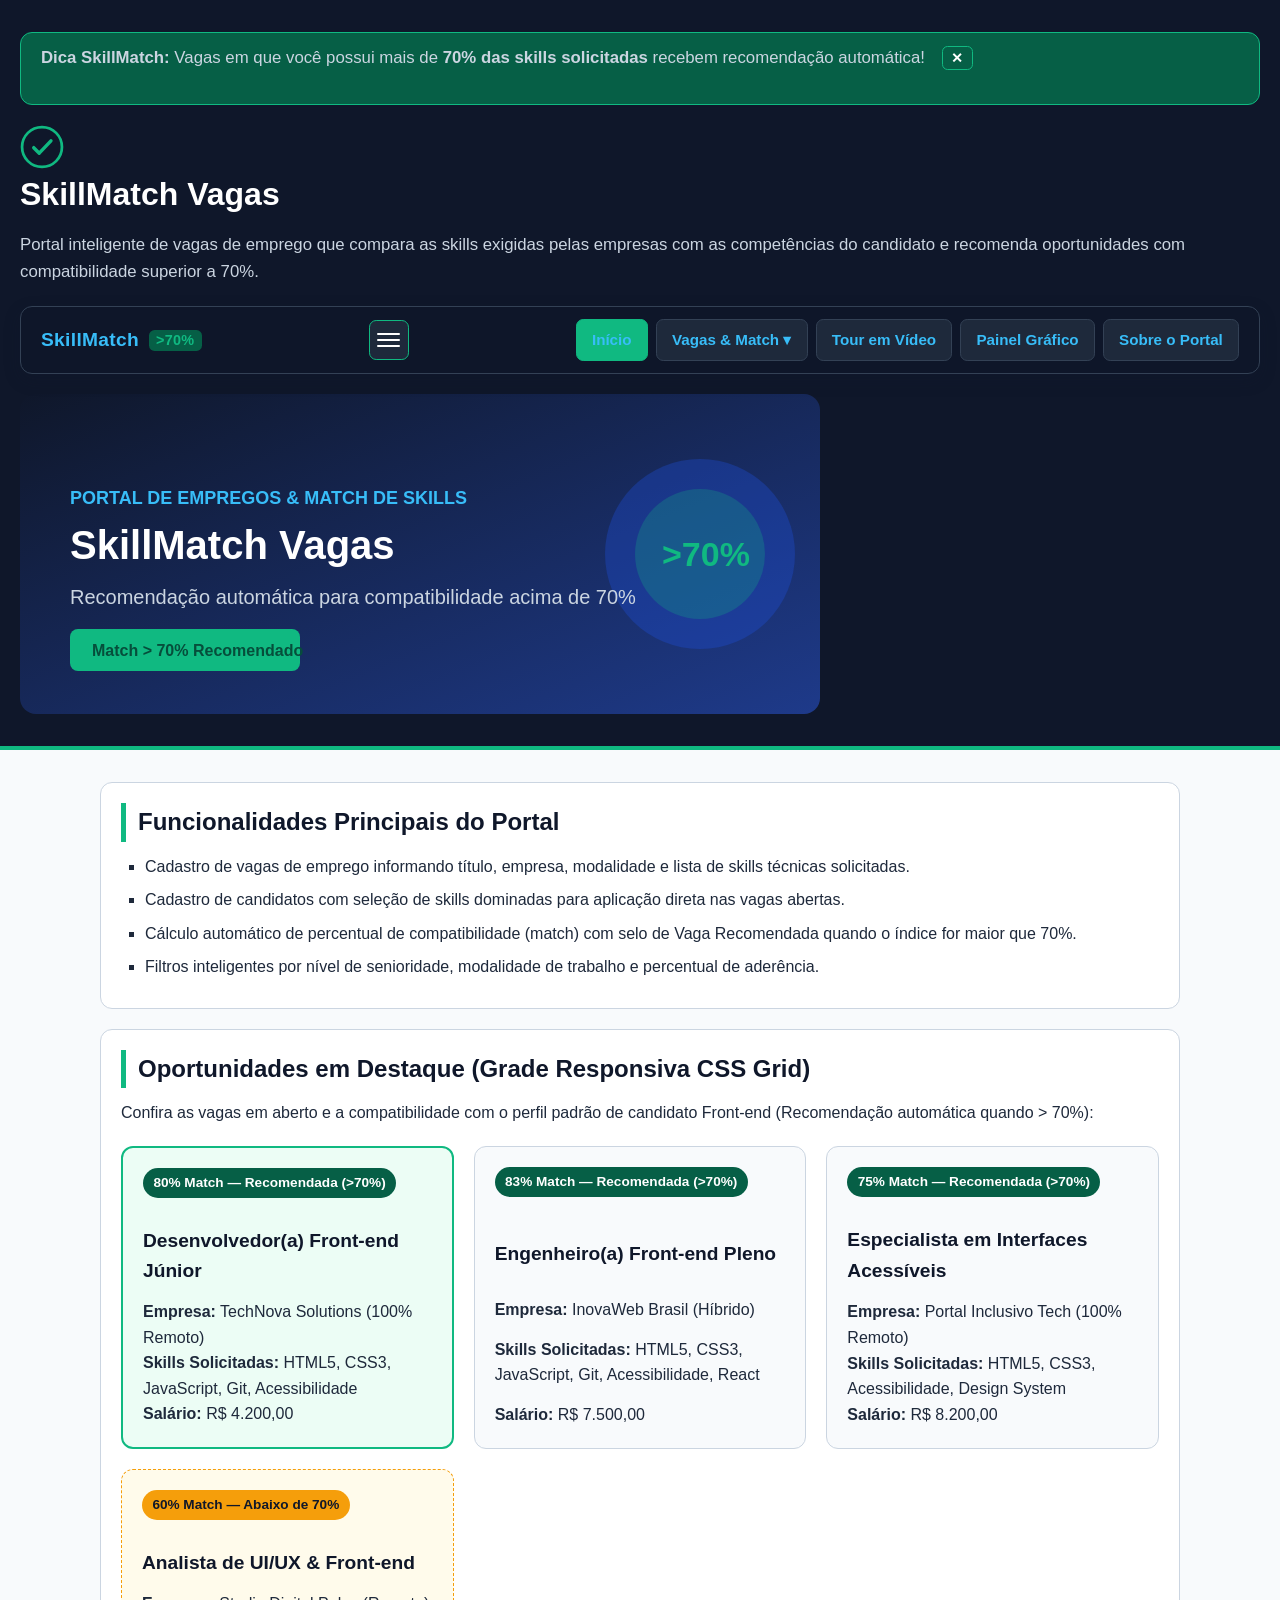
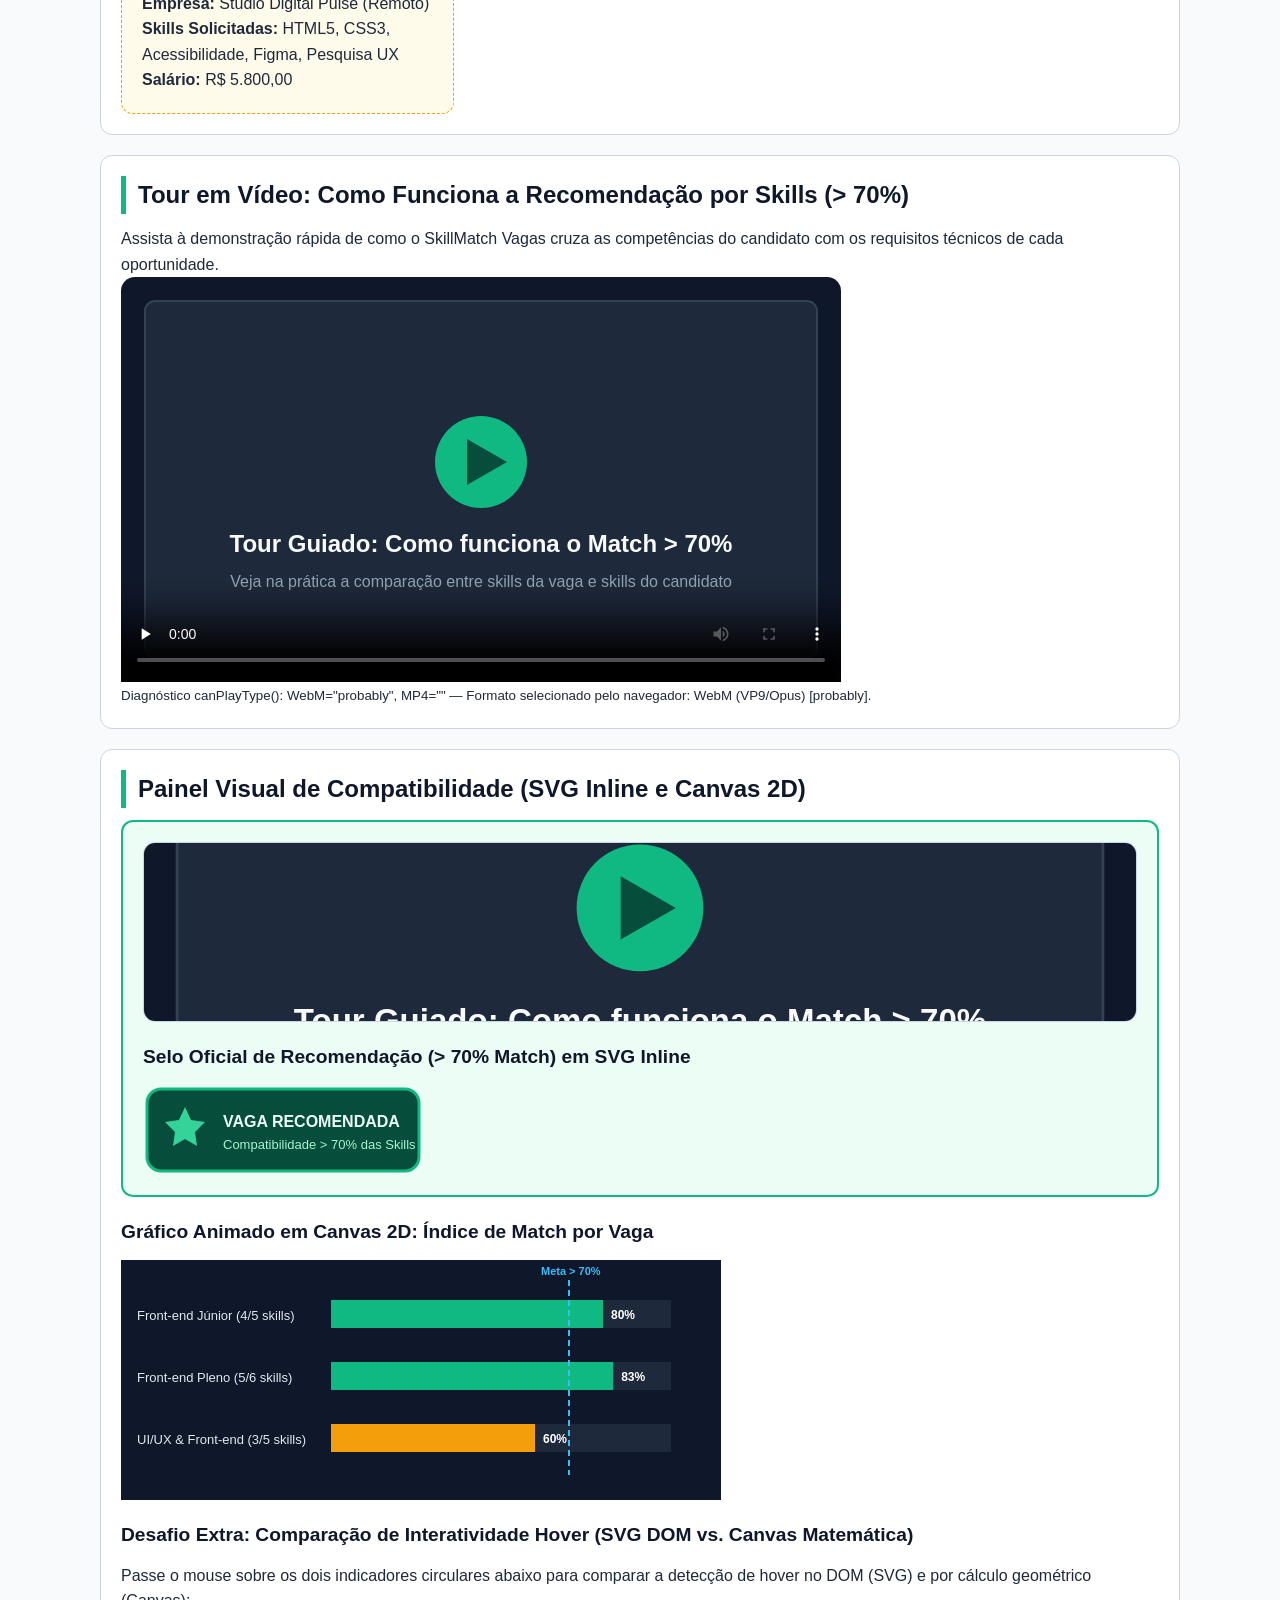
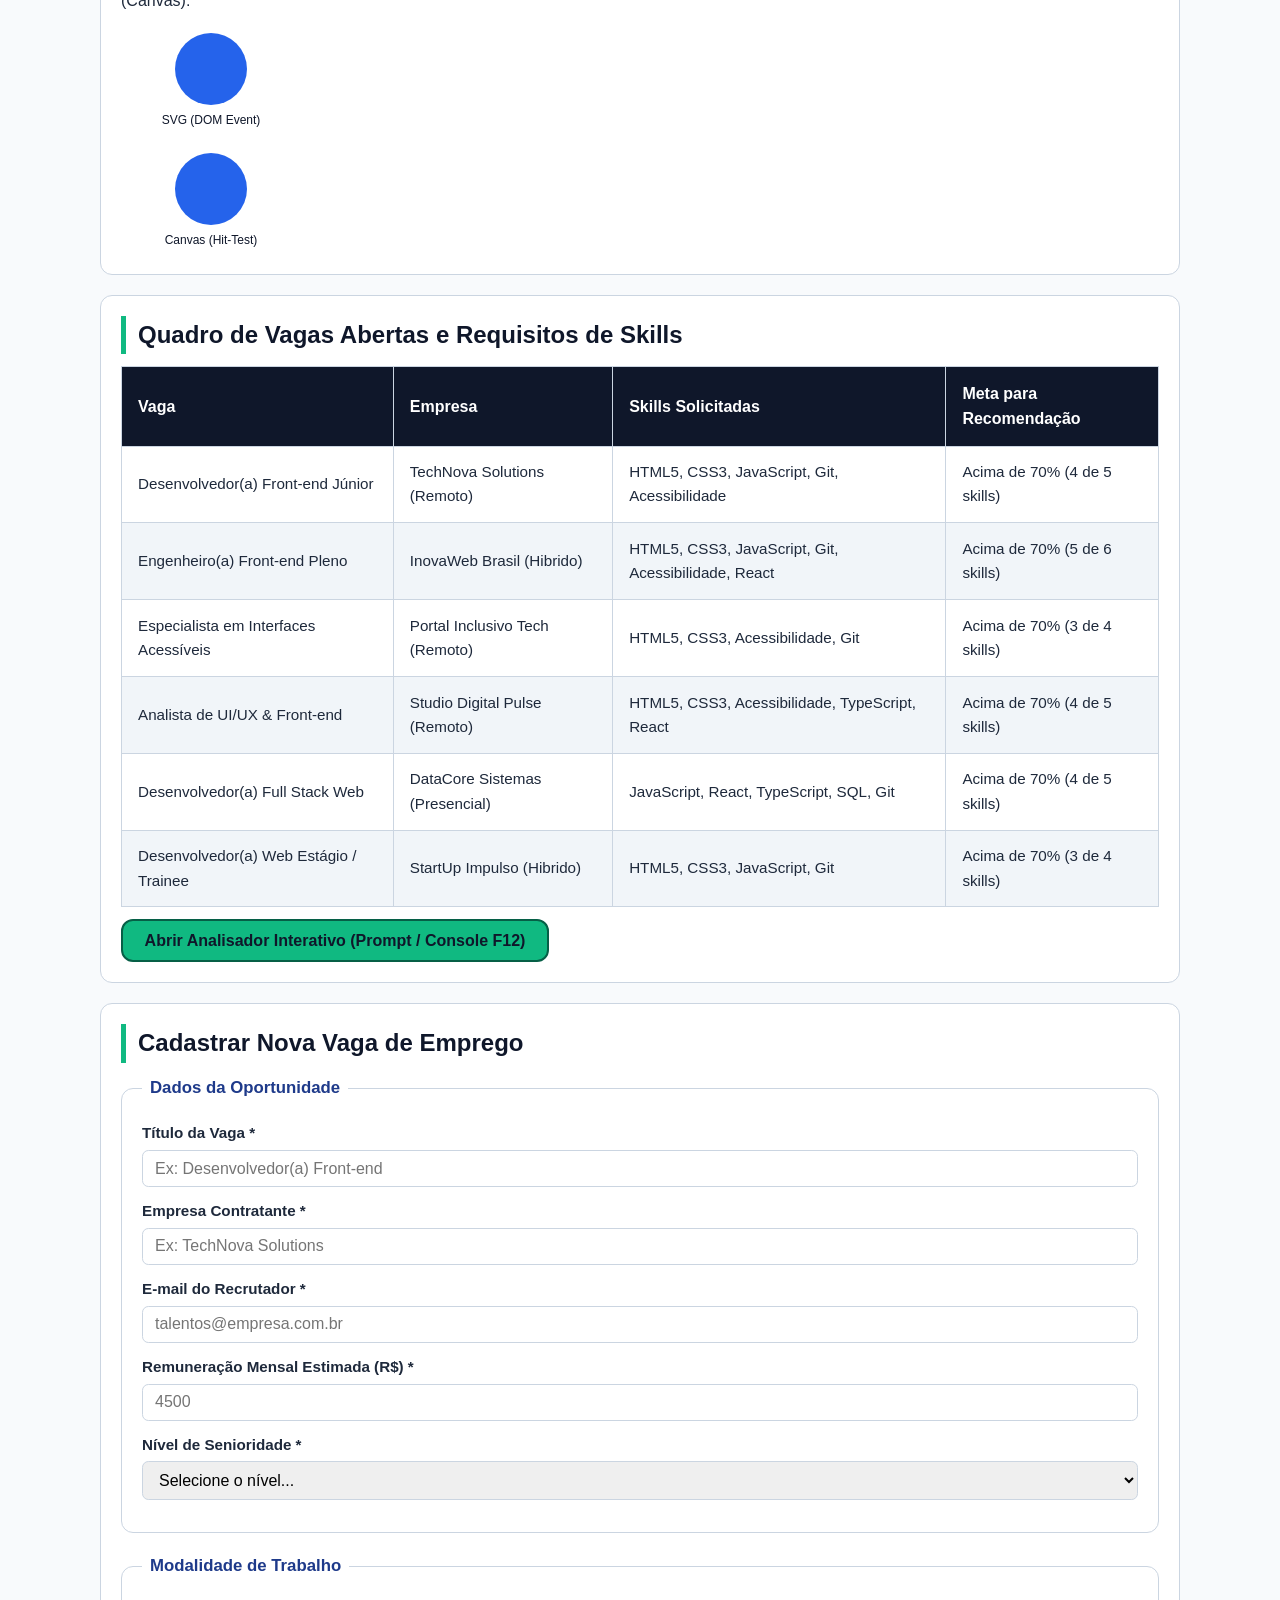
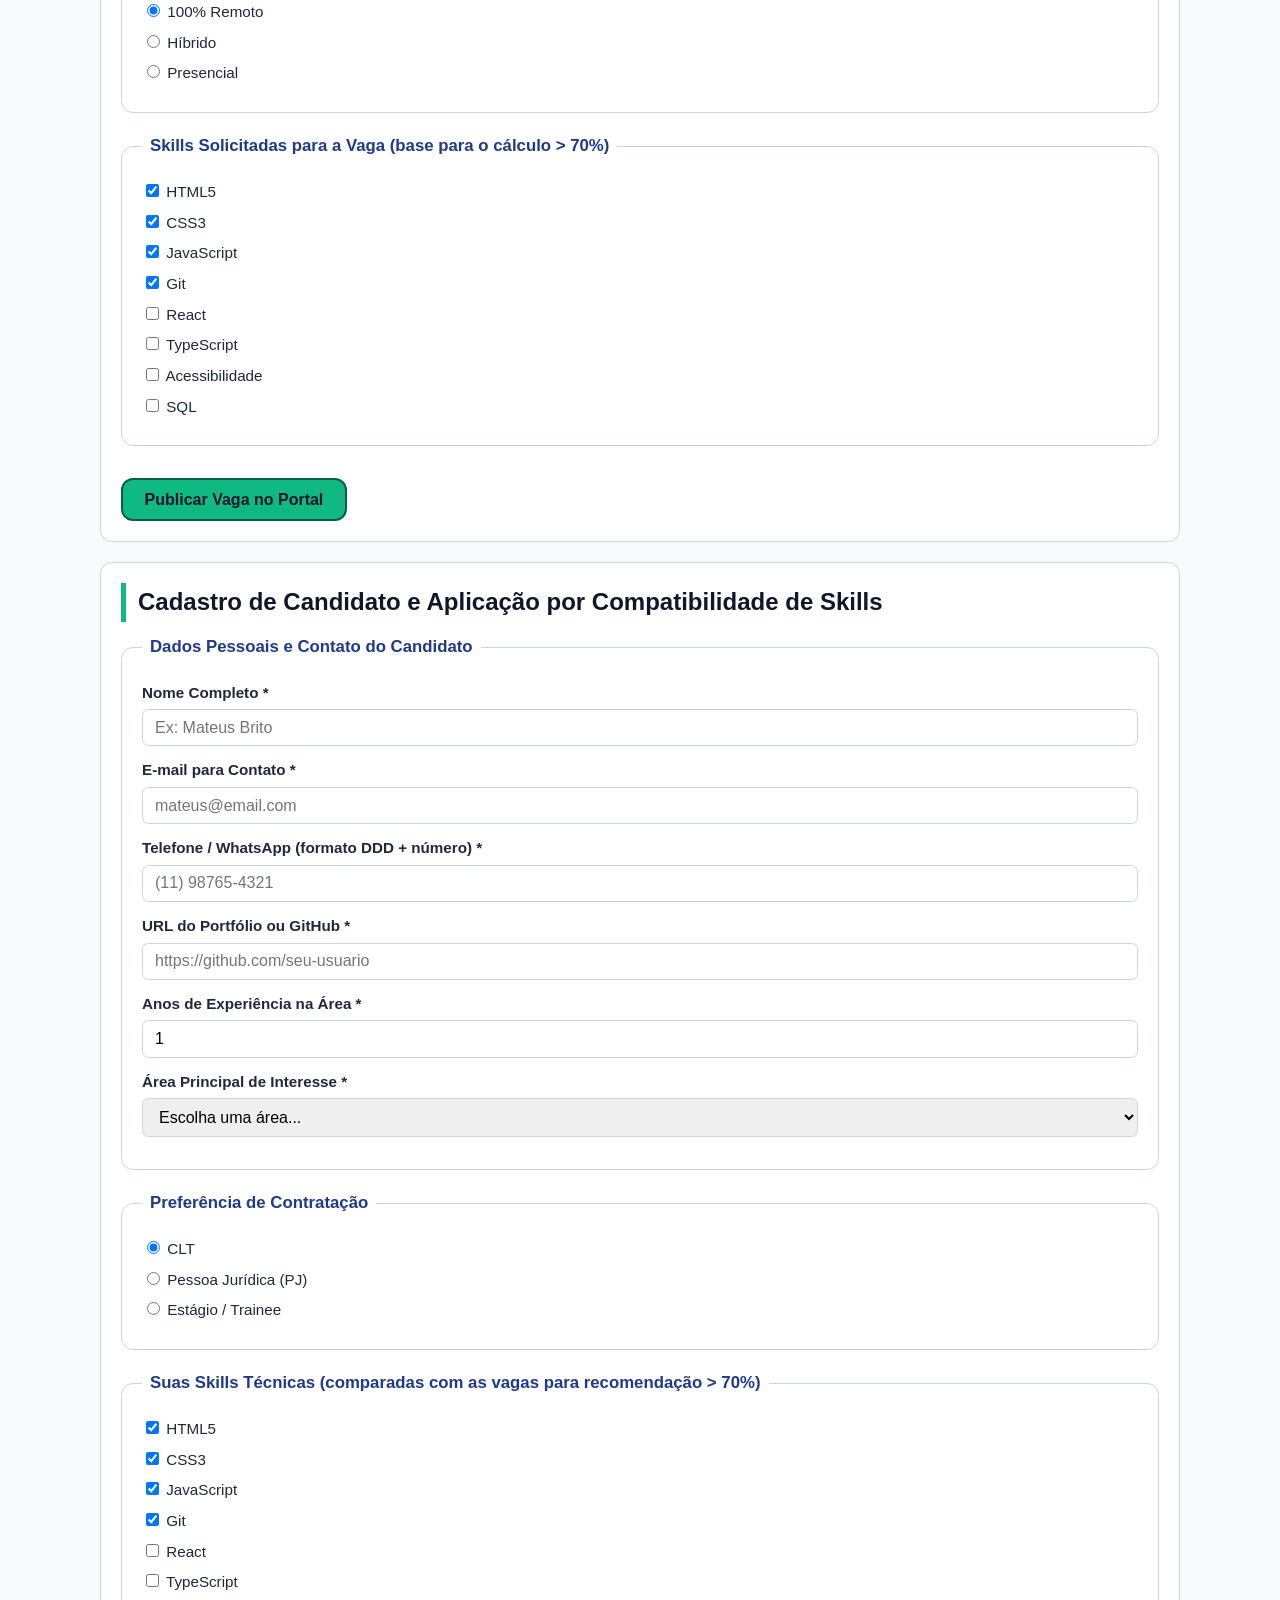
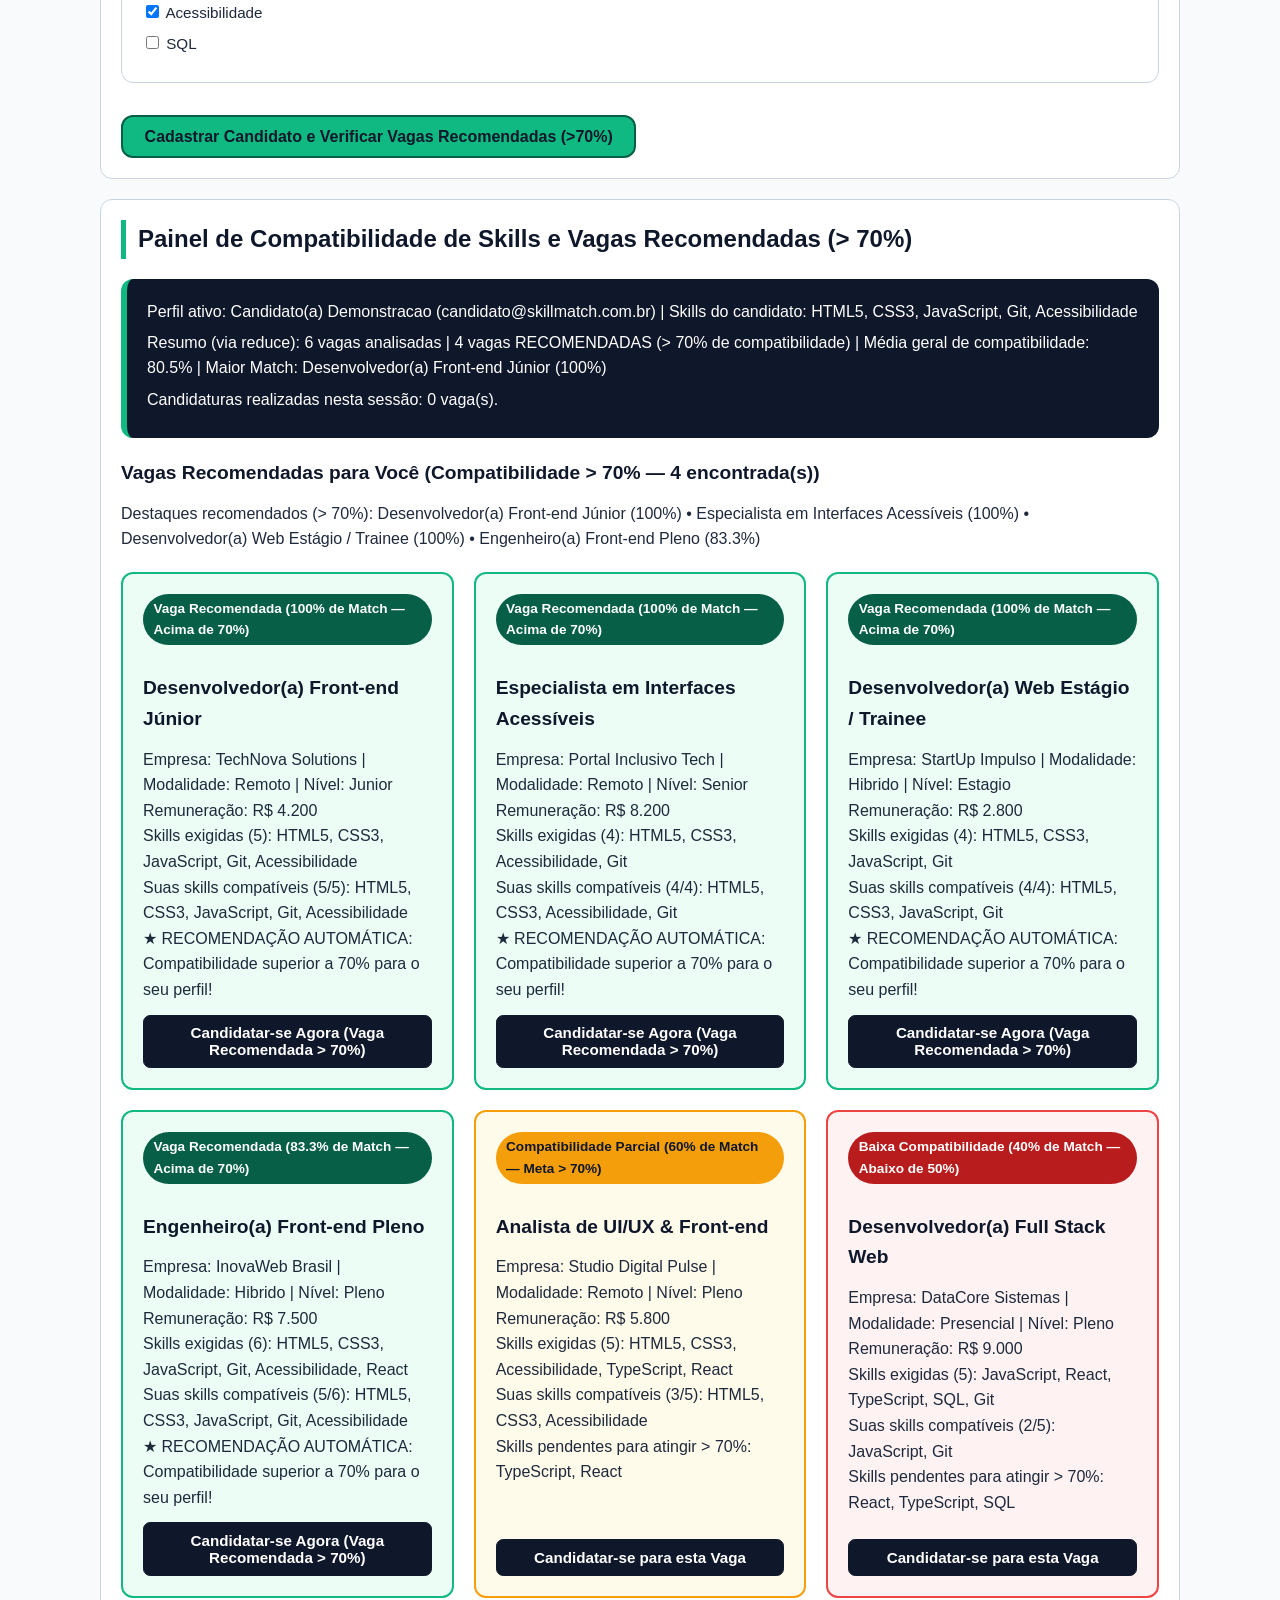
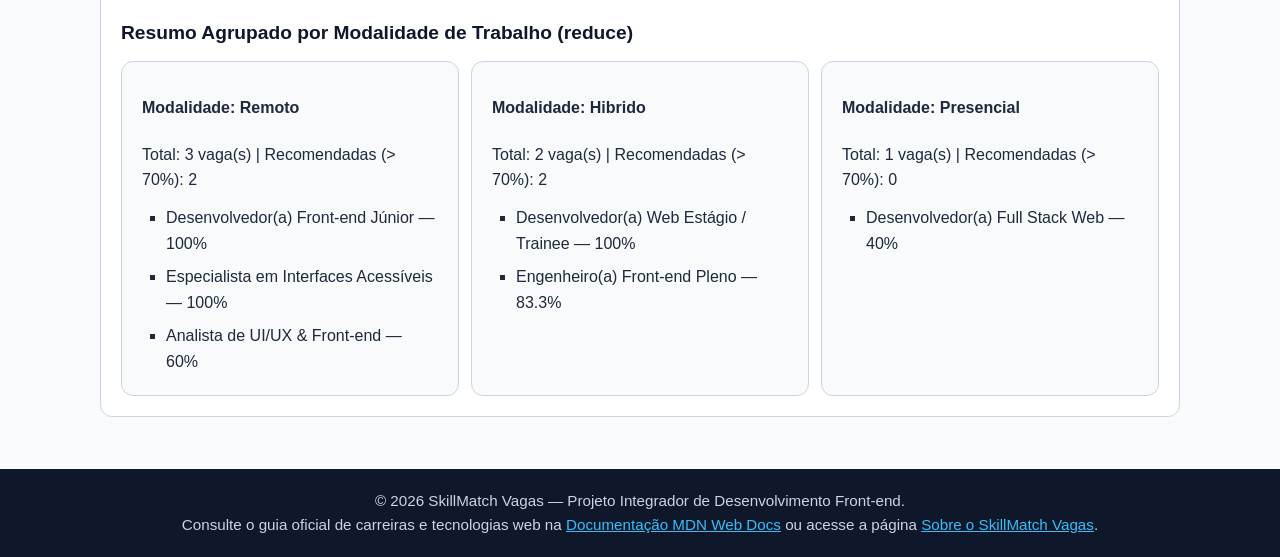
==== commit 3845e64d: "Merge pull request #10 from MateusBrito-hub/feature/js-funcoes-dom" ====
--- a/index.html
+++ b/index.html
@@ -60,7 +60,8 @@
         <li class="tem-dropdown">
           <a href="#secao-grade-vagas" aria-haspopup="true">Vagas &amp; Match ▾</a>
           <ul class="dropdown-menu" aria-label="Submenu de Vagas e Compatibilidade">
-            <li><a href="#secao-grade-vagas">Oportunidades Recomendadas (&gt;70%)</a></li>
+            <li><a href="#resultado">Painel de Recomendações (&gt;70%)</a></li>
+            <li><a href="#secao-grade-vagas">Oportunidades em Destaque</a></li>
             <li><a href="#secao-vagas">Tabela de Skills por Vaga</a></li>
             <li><a href="#secao-cadastro-vaga">Cadastrar Nova Vaga</a></li>
             <li><a href="#secao-candidatura">Candidatar-se e Comparar Skills</a></li>
@@ -416,6 +417,11 @@
         <button type="submit" id="btn-avaliar-candidatura" class="botao">Cadastrar Candidato e Verificar Vagas Recomendadas (&gt;70%)</button>
       </form>
     </section>
+
+    <section id="resultado" class="card" aria-live="polite">
+      <h2>Resultado da Análise de Compatibilidade e Recomendação (&gt; 70%)</h2>
+      <p>Carregando análise dinâmica de vagas e compatibilidade de skills...</p>
+    </section>
   </main>
 
   <footer>
@@ -563,5 +569,6 @@
     })();
   </script>
   <script src="js/logica.js" defer></script>
+  <script src="js/script.js" defer></script>
 </body>
 </html>
--- a/css/style.css
+++ b/css/style.css
@@ -490,3 +490,121 @@
   color: var(--cor-primaria);
 }
 
+/* ==========================================================================
+   Aula 11: Classes Visuais de Faixas de Compatibilidade e Resultado no DOM
+   ========================================================================== */
+.resumo-painel {
+  background-color: var(--cor-primaria);
+  color: var(--cor-superficie);
+  padding: var(--espacamento-base);
+  border-radius: var(--raio-borda);
+  border-left: 6px solid var(--cor-destaque);
+  margin: var(--espacamento-base) 0;
+  font-size: 1rem;
+}
+
+.resumo-painel p {
+  margin-bottom: 0.35rem;
+}
+
+.lista-resultados-dom {
+  display: grid;
+  grid-template-columns: repeat(auto-fit, minmax(280px, 1fr));
+  gap: var(--espacamento-base);
+  margin-top: var(--espacamento-base);
+}
+
+.card-resultado-dom {
+  display: flex;
+  flex-direction: column;
+  justify-content: space-between;
+  padding: var(--espacamento-base);
+  border-radius: var(--raio-borda);
+  border: 2px solid var(--cor-borda);
+  background-color: var(--cor-superficie);
+  transition: transform 0.2s ease, box-shadow 0.2s ease;
+}
+
+.card-resultado-dom:hover {
+  transform: translateY(-3px);
+  box-shadow: 0 8px 18px rgba(15, 23, 42, 0.12);
+}
+
+/* Passo 8 (Aula 11): Classes aplicadas via classList.add conforme a faixa de compatibilidade */
+.faixa-recomendada {
+  background-color: #ecfdf5;
+  border-color: var(--cor-destaque);
+}
+
+.faixa-parcial {
+  background-color: #fffbeb;
+  border-color: var(--cor-alerta);
+}
+
+.faixa-baixa {
+  background-color: #fef2f2;
+  border-color: #ef4444;
+}
+
+.badge-faixa {
+  display: inline-block;
+  align-self: flex-start;
+  font-size: 0.85rem;
+  font-weight: 700;
+  padding: 0.25rem 0.65rem;
+  border-radius: 999px;
+  margin-bottom: 0.5rem;
+}
+
+.faixa-recomendada .badge-faixa {
+  background-color: var(--cor-destaque-escura);
+  color: var(--cor-superficie);
+}
+
+.faixa-parcial .badge-faixa {
+  background-color: var(--cor-alerta);
+  color: var(--cor-primaria);
+}
+
+.faixa-baixa .badge-faixa {
+  background-color: #b91c1c;
+  color: var(--cor-superficie);
+}
+
+.btn-aplicar-vaga {
+  margin-top: var(--espacamento-pequeno);
+  font-size: 0.95rem;
+  font-weight: 700;
+  padding: 0.55rem 1rem;
+  border-radius: 0.45rem;
+  border: 1px solid var(--cor-primaria);
+  background-color: var(--cor-primaria);
+  color: var(--cor-superficie);
+  cursor: pointer;
+}
+
+.btn-aplicar-vaga:hover {
+  background-color: var(--cor-secundaria);
+}
+
+.btn-aplicado {
+  background-color: var(--cor-destaque-escura);
+  border-color: var(--cor-destaque-escura);
+  color: var(--cor-superficie);
+}
+
+.agrupamento-categorias {
+  display: grid;
+  grid-template-columns: repeat(auto-fit, minmax(240px, 1fr));
+  gap: var(--espacamento-pequeno);
+  margin-top: var(--espacamento-pequeno);
+}
+
+.bloco-categoria {
+  background-color: var(--cor-fundo);
+  border: 1px solid var(--cor-borda);
+  border-radius: var(--raio-borda);
+  padding: var(--espacamento-pequeno) var(--espacamento-base);
+}
+
+
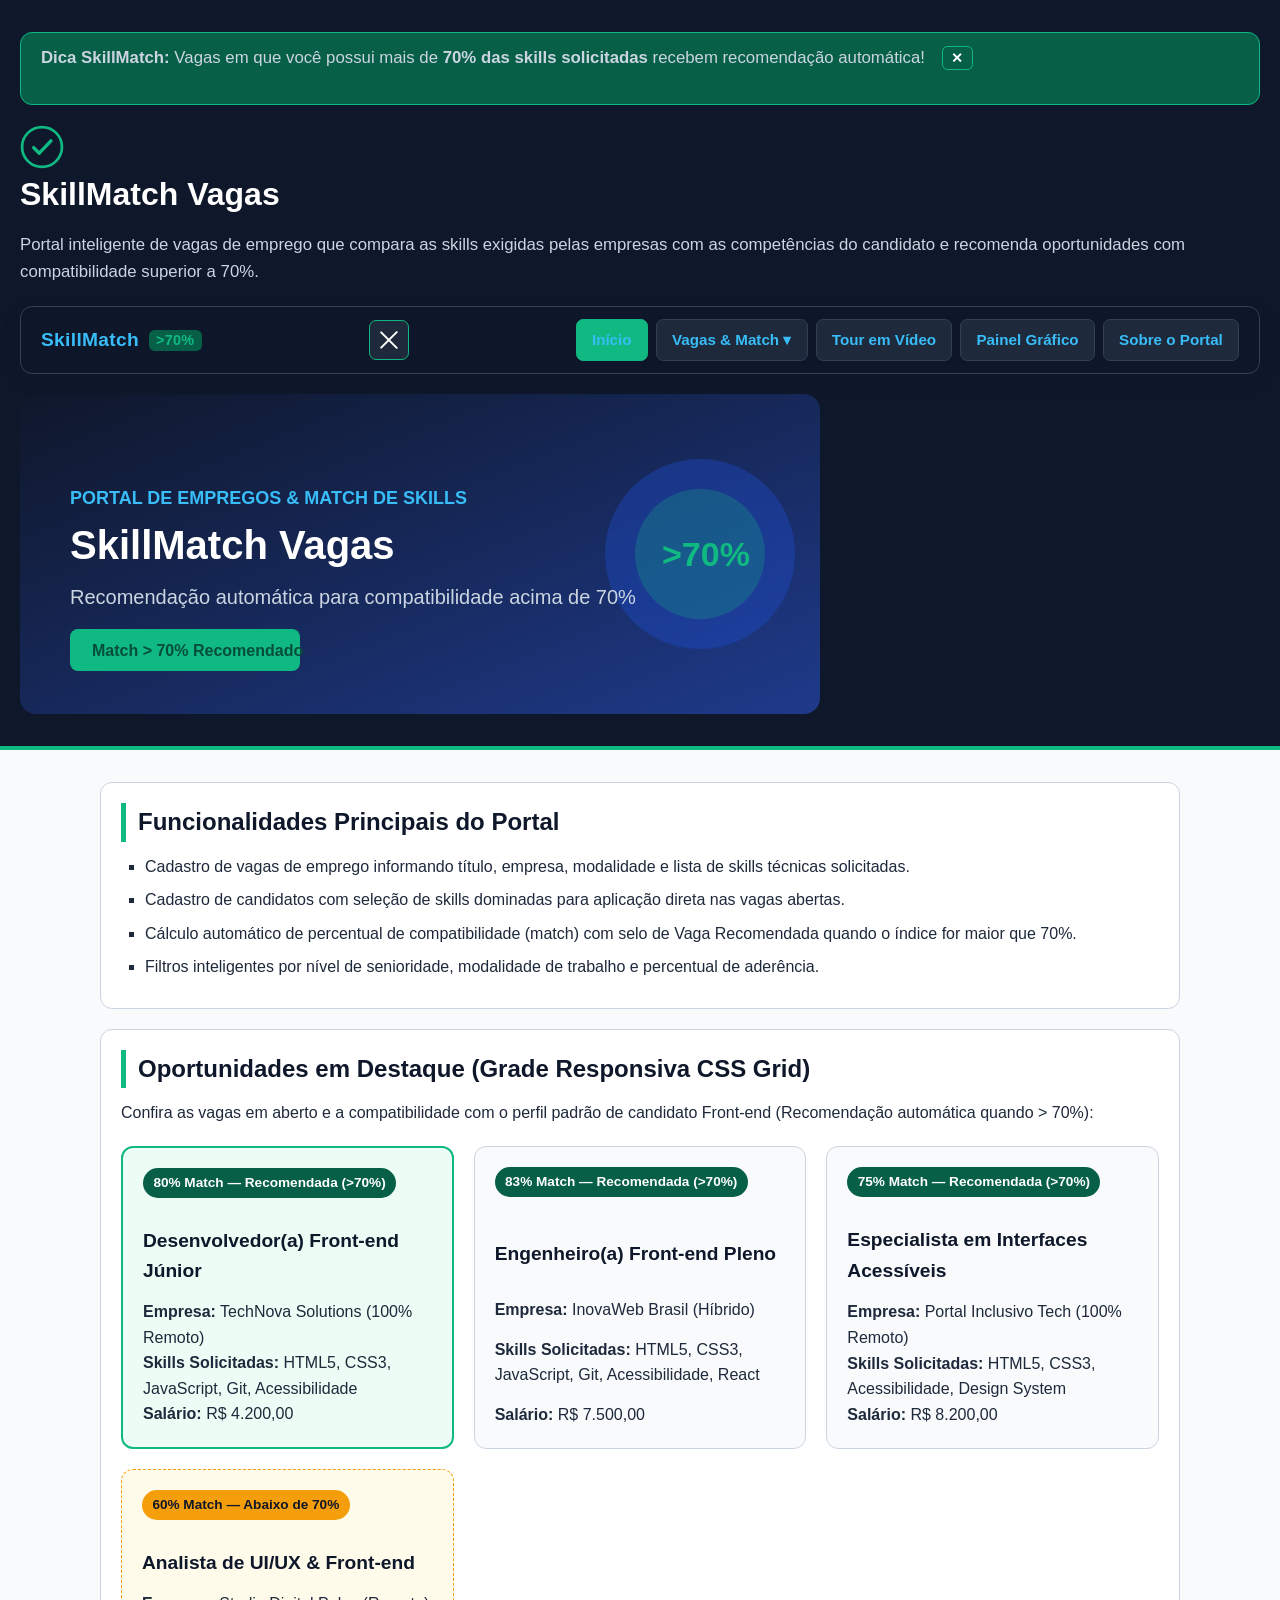
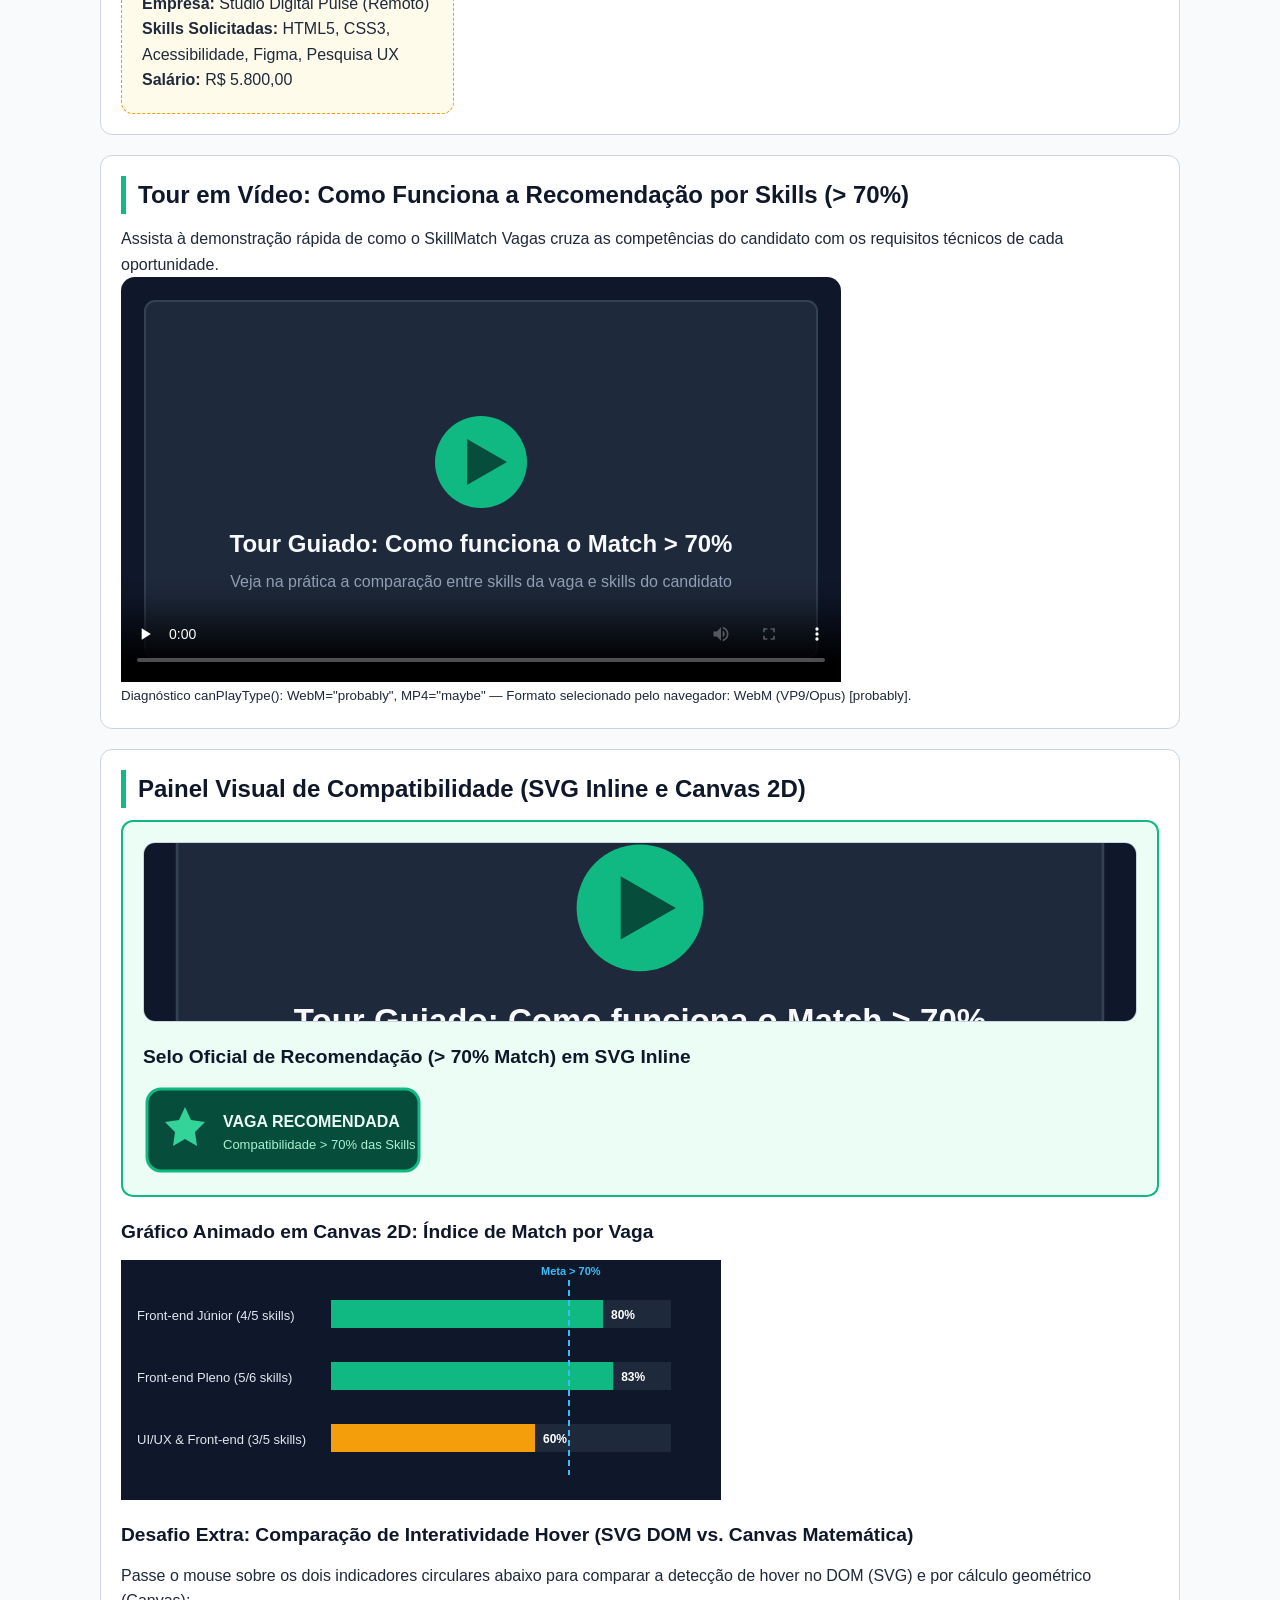
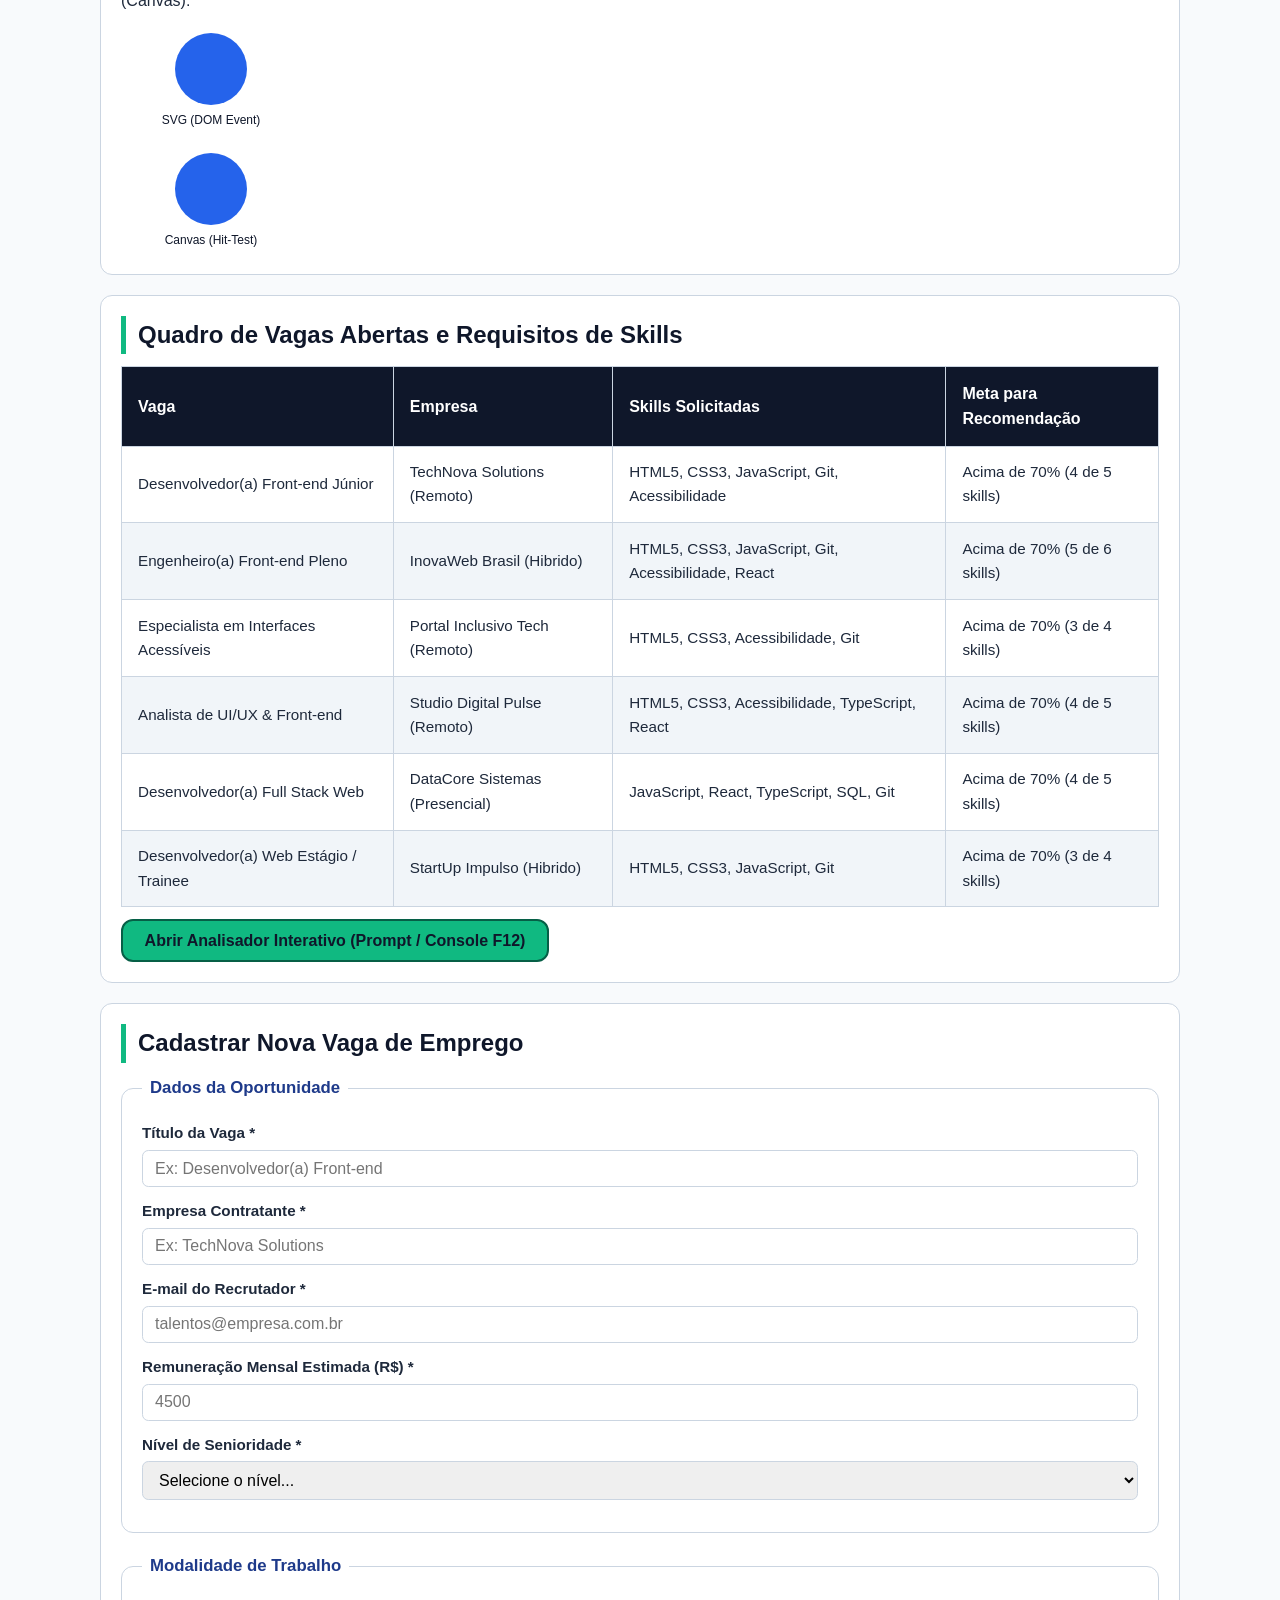
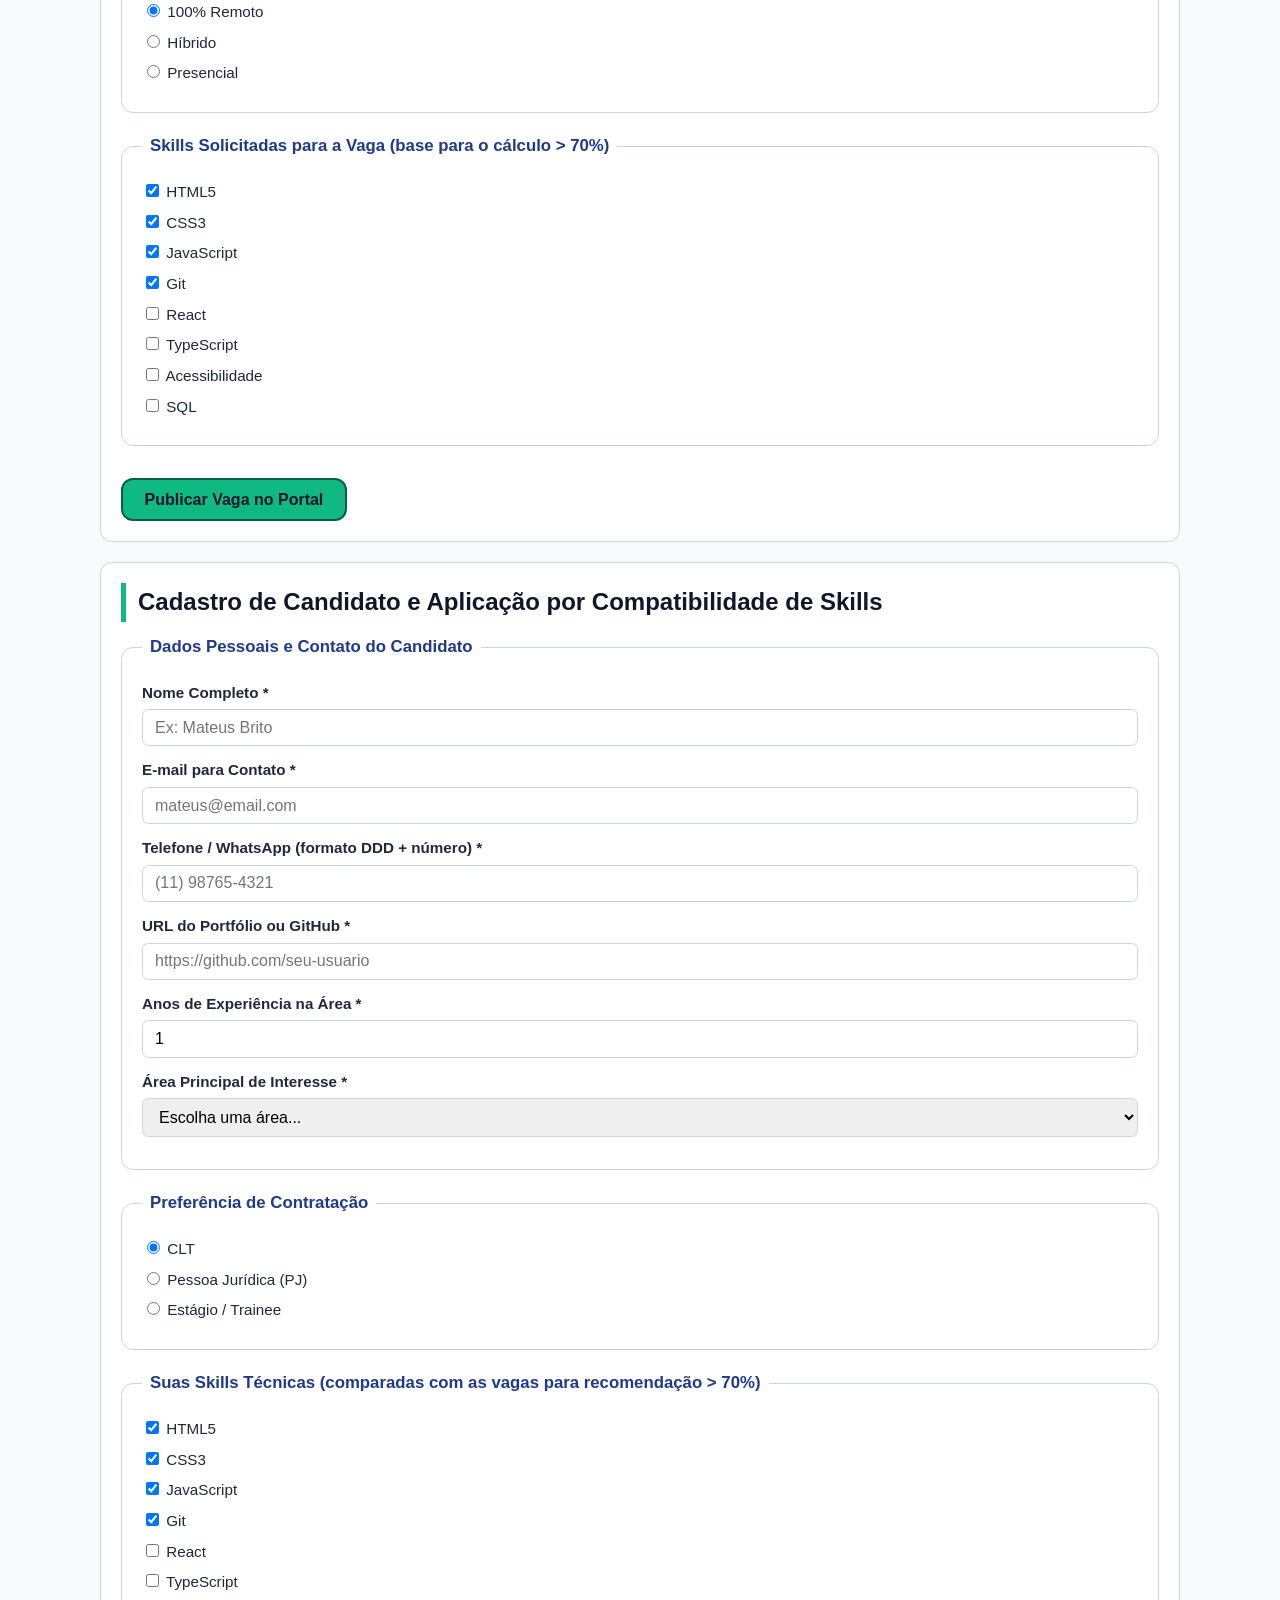
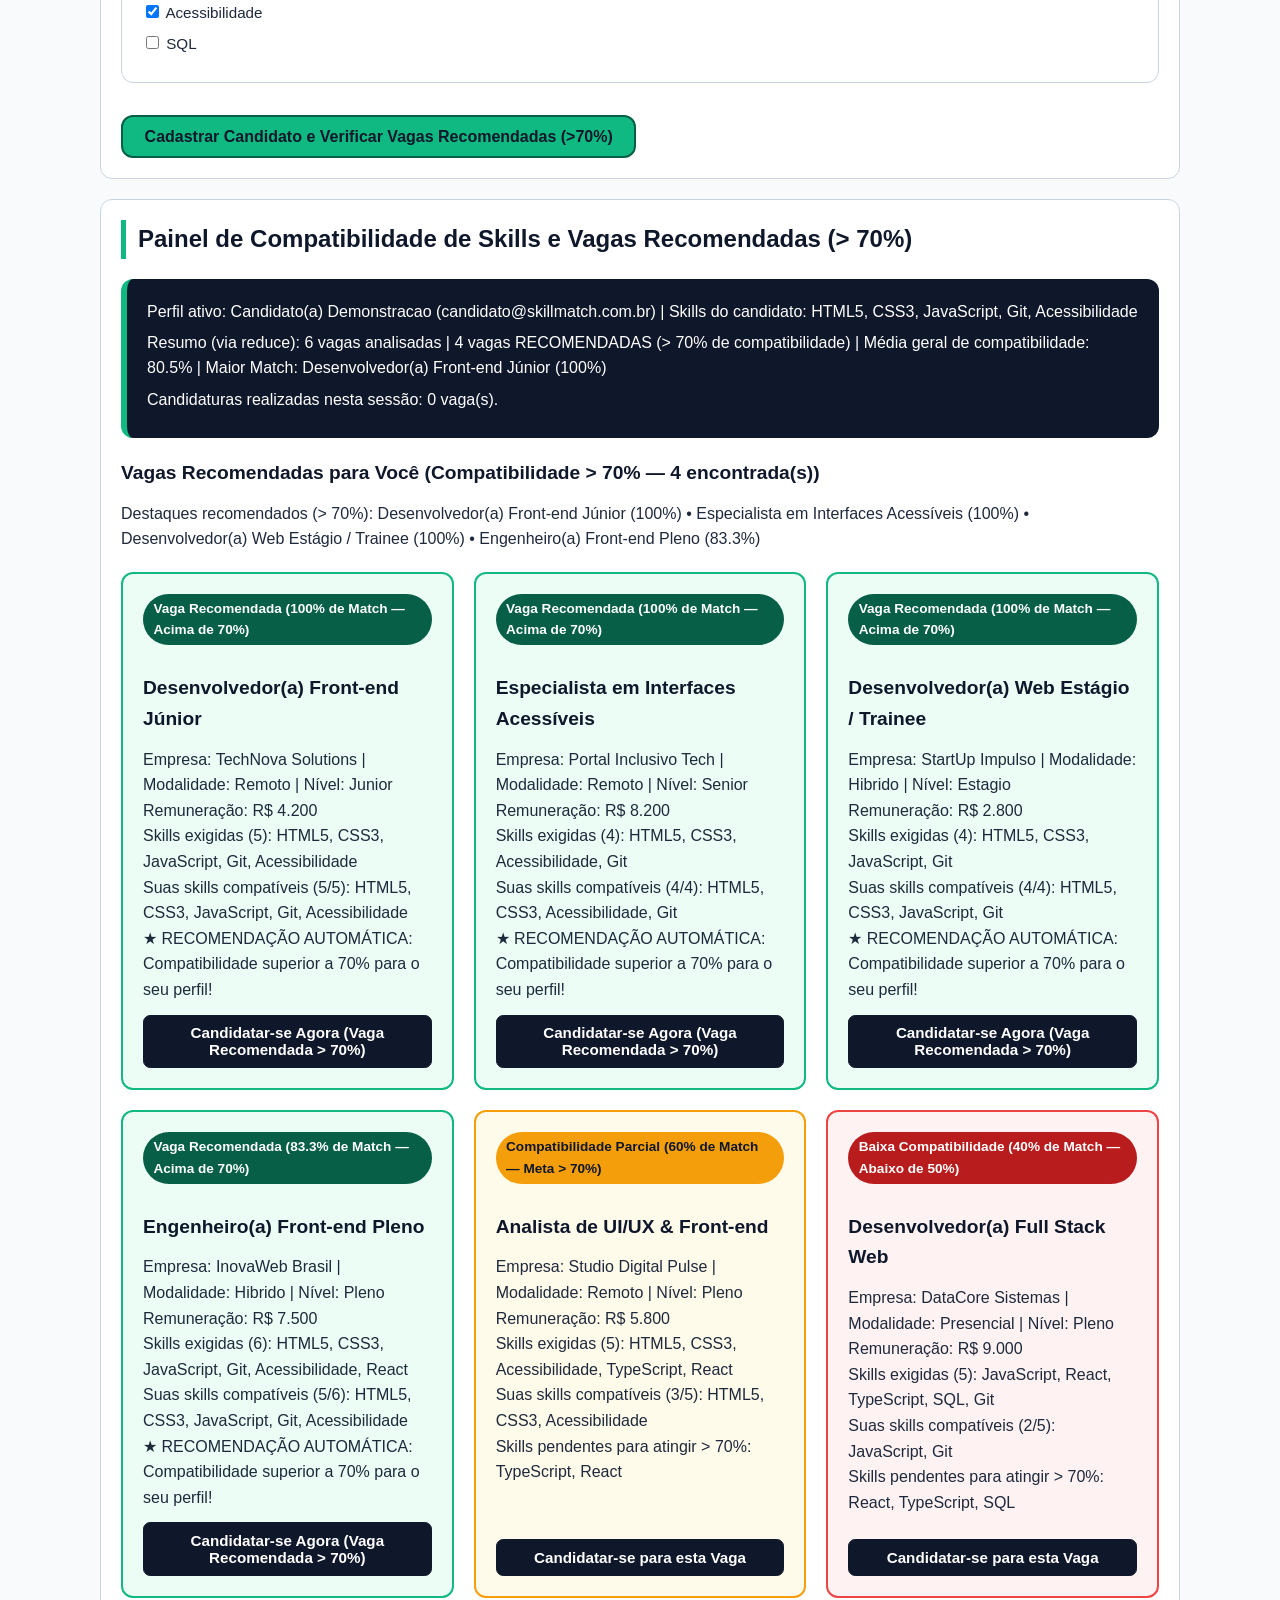
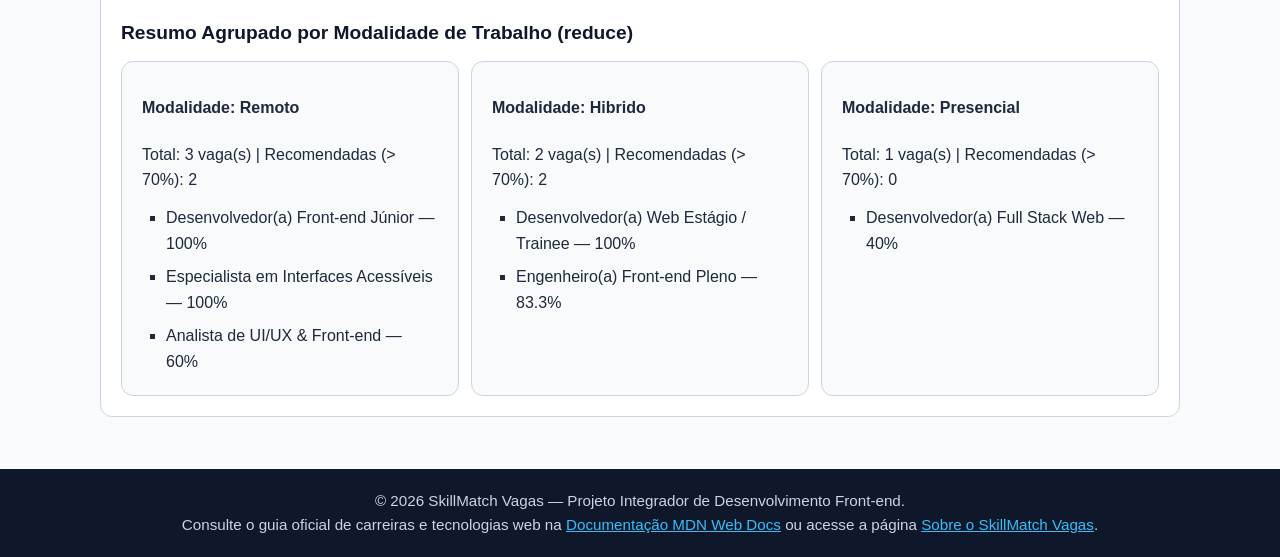
==== commit 79143ec4: "fix: substitui arquivos de video por midias reais reproduziveis WebM e MP4" ====
--- a/index.html
+++ b/index.html
@@ -138,8 +138,8 @@
         economizando dados móveis e largura de banda do visitante até que ele decida iniciar a reprodução.
       -->
       <video id="video-tour-match" controls preload="none" poster="assets/images/poster-video-match.svg" width="720" height="405">
-        <source src="assets/media/guia-skillmatch.webm" type='video/webm; codecs="vp9, opus"'>
-        <source src="assets/media/guia-skillmatch.mp4" type='video/mp4; codecs="avc1.42E01E, mp4a.40.2"'>
+        <source src="assets/media/guia-skillmatch.webm" type="video/webm">
+        <source src="assets/media/guia-skillmatch.mp4" type="video/mp4">
         <track kind="subtitles" src="assets/media/legendas-match.vtt" srclang="pt-BR" label="Português (Brasil)" default>
         <p>Seu navegador não suporta a reprodução nativa de vídeo HTML5. Você pode baixar o vídeo em <a href="assets/media/guia-skillmatch.mp4">formato MP4</a>.</p>
       </video>
@@ -439,10 +439,10 @@
       const saida = document.getElementById('diagnostico-midia');
       if (!video || !saida) return;
 
-      const mimeWebm = 'video/webm; codecs="vp9, opus"';
+      const mimeWebm = 'video/webm; codecs="vp8, vorbis"';
       const mimeMp4 = 'video/mp4; codecs="avc1.42E01E, mp4a.40.2"';
-      const suporteWebm = video.canPlayType(mimeWebm);
-      const suporteMp4 = video.canPlayType(mimeMp4);
+      const suporteWebm = video.canPlayType(mimeWebm) || video.canPlayType('video/webm');
+      const suporteMp4 = video.canPlayType(mimeMp4) || video.canPlayType('video/mp4');
 
       let escolhido = 'nenhum formato detectado';
       if (suporteWebm === 'probably' || suporteWebm === 'maybe') {
--- a/css/style.css
+++ b/css/style.css
@@ -407,7 +407,7 @@
   border-color: transparent;
 }
 
-/* Aula 08 (Passo 6): Estrutura visual do botão hambúrguer para telas estreitas */
+/* Aula 08 (Passo 6) + Funcionalidade Interativa: Botão hambúrguer e controle de exibição do menu */
 .botao-hamburguer {
   display: inline-flex;
   flex-direction: column;
@@ -420,6 +420,14 @@
   border: 1px solid var(--cor-destaque);
   border-radius: 0.45rem;
   cursor: pointer;
+  transition: background-color 0.2s ease, transform 0.2s ease;
+}
+
+.botao-hamburguer:hover,
+.botao-hamburguer:focus-visible {
+  background-color: var(--cor-destaque-escura);
+  outline: 2px solid var(--cor-superficie);
+  outline-offset: 2px;
 }
 
 .linha-hamburguer {
@@ -428,6 +436,53 @@
   height: 2px;
   background-color: var(--cor-superficie);
   border-radius: 2px;
+  transition: transform 0.22s ease, opacity 0.22s ease;
+}
+
+/* Animação do ícone hambúrguer para "X" quando aria-expanded="true" (.ativo) */
+.botao-hamburguer.menu-ativo .linha-hamburguer:nth-child(1) {
+  transform: translateY(6px) rotate(45deg);
+}
+
+.botao-hamburguer.menu-ativo .linha-hamburguer:nth-child(2) {
+  opacity: 0;
+}
+
+.botao-hamburguer.menu-ativo .linha-hamburguer:nth-child(3) {
+  transform: translateY(-6px) rotate(-45deg);
+}
+
+/* Quando recolhido pelo botão hambúrguer em qualquer largura de tela */
+.menu-flex.menu-oculto {
+  display: none;
+}
+
+/* Em telas estreitas, o menu fica em coluna ocupando 100% da largura quando aberto */
+@media (max-width: 768px) {
+  .menu-flex {
+    display: none;
+    flex-direction: column;
+    align-items: stretch;
+    width: 100%;
+    margin-top: 0.5rem;
+  }
+
+  .menu-flex.menu-aberto {
+    display: flex;
+  }
+
+  .menu-flex li,
+  .menu-flex a:link,
+  .menu-flex a:visited {
+    width: 100%;
+  }
+
+  .dropdown-menu {
+    position: static;
+    width: 100%;
+    margin-top: 0.25rem;
+    box-shadow: none;
+  }
 }
 
 /* Passo 2: Seção de grade responsiva usando CSS Grid com repeat(auto-fit, minmax(...))
